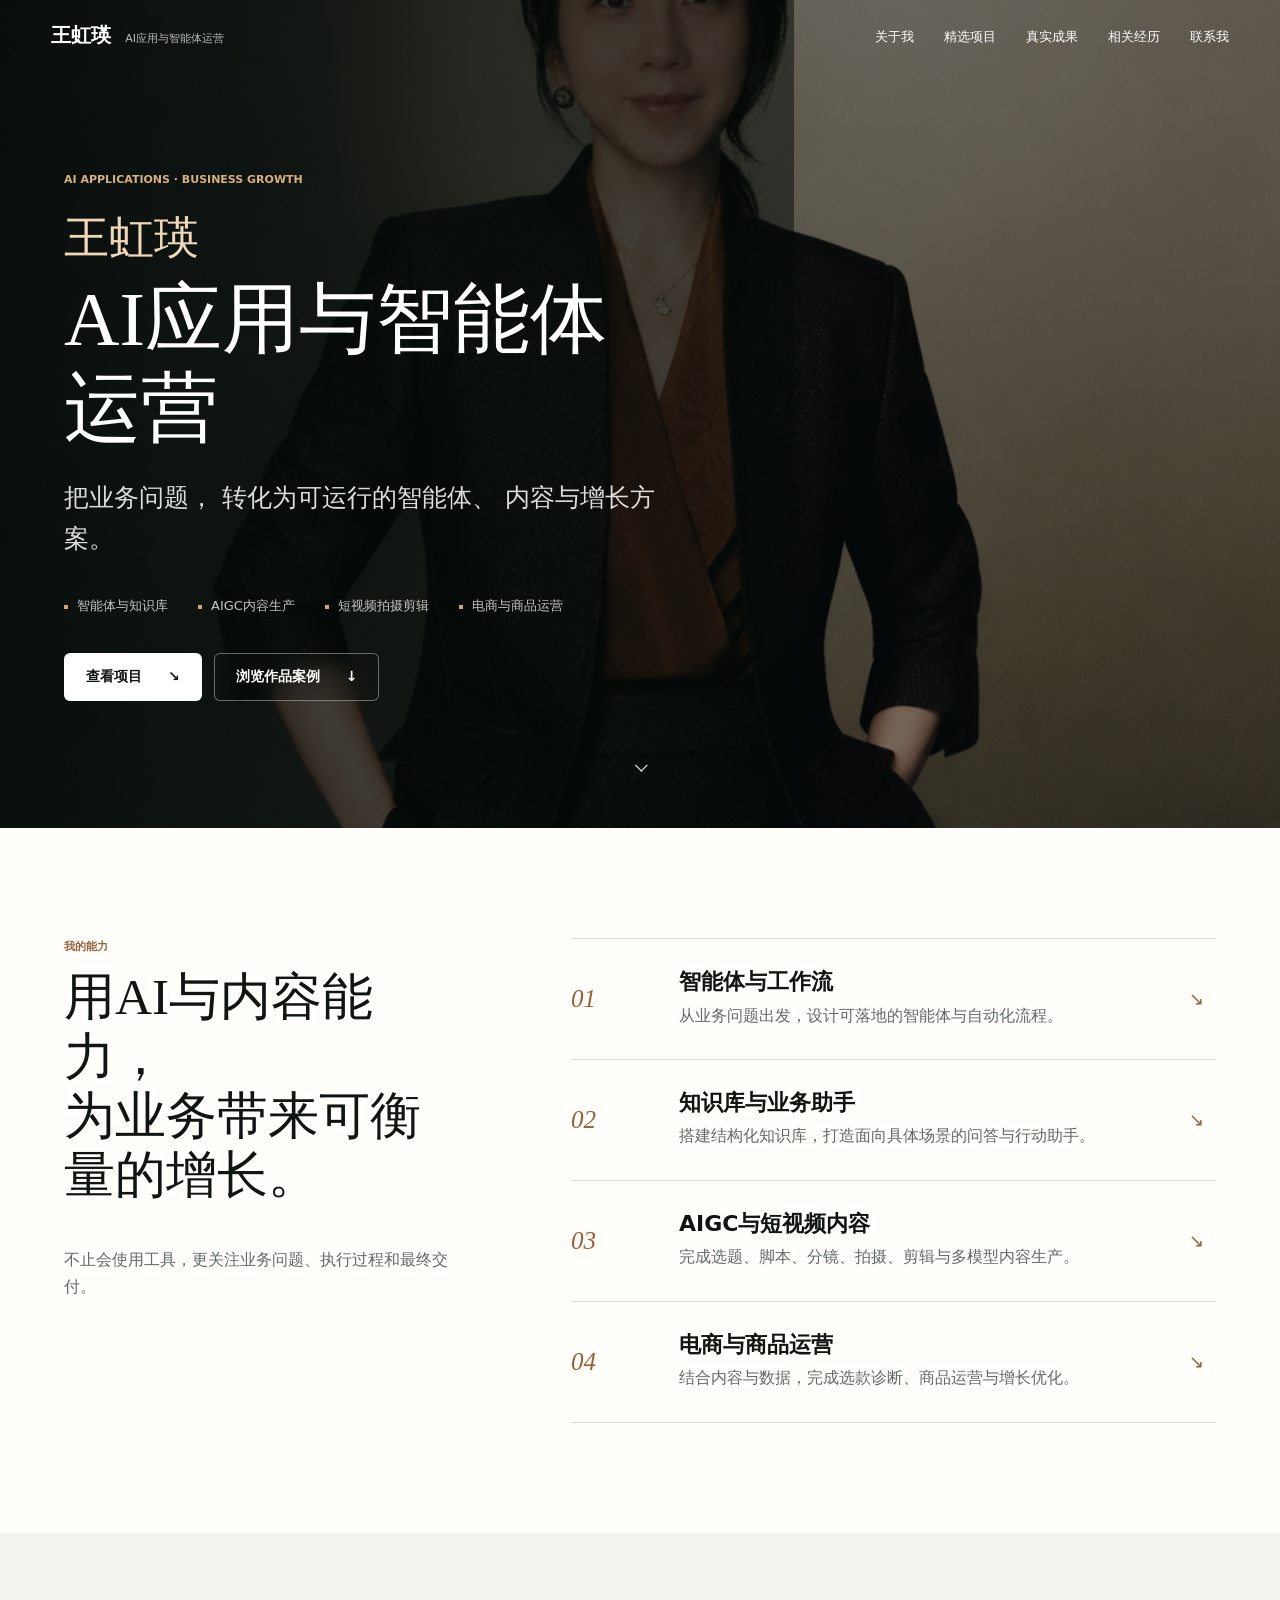
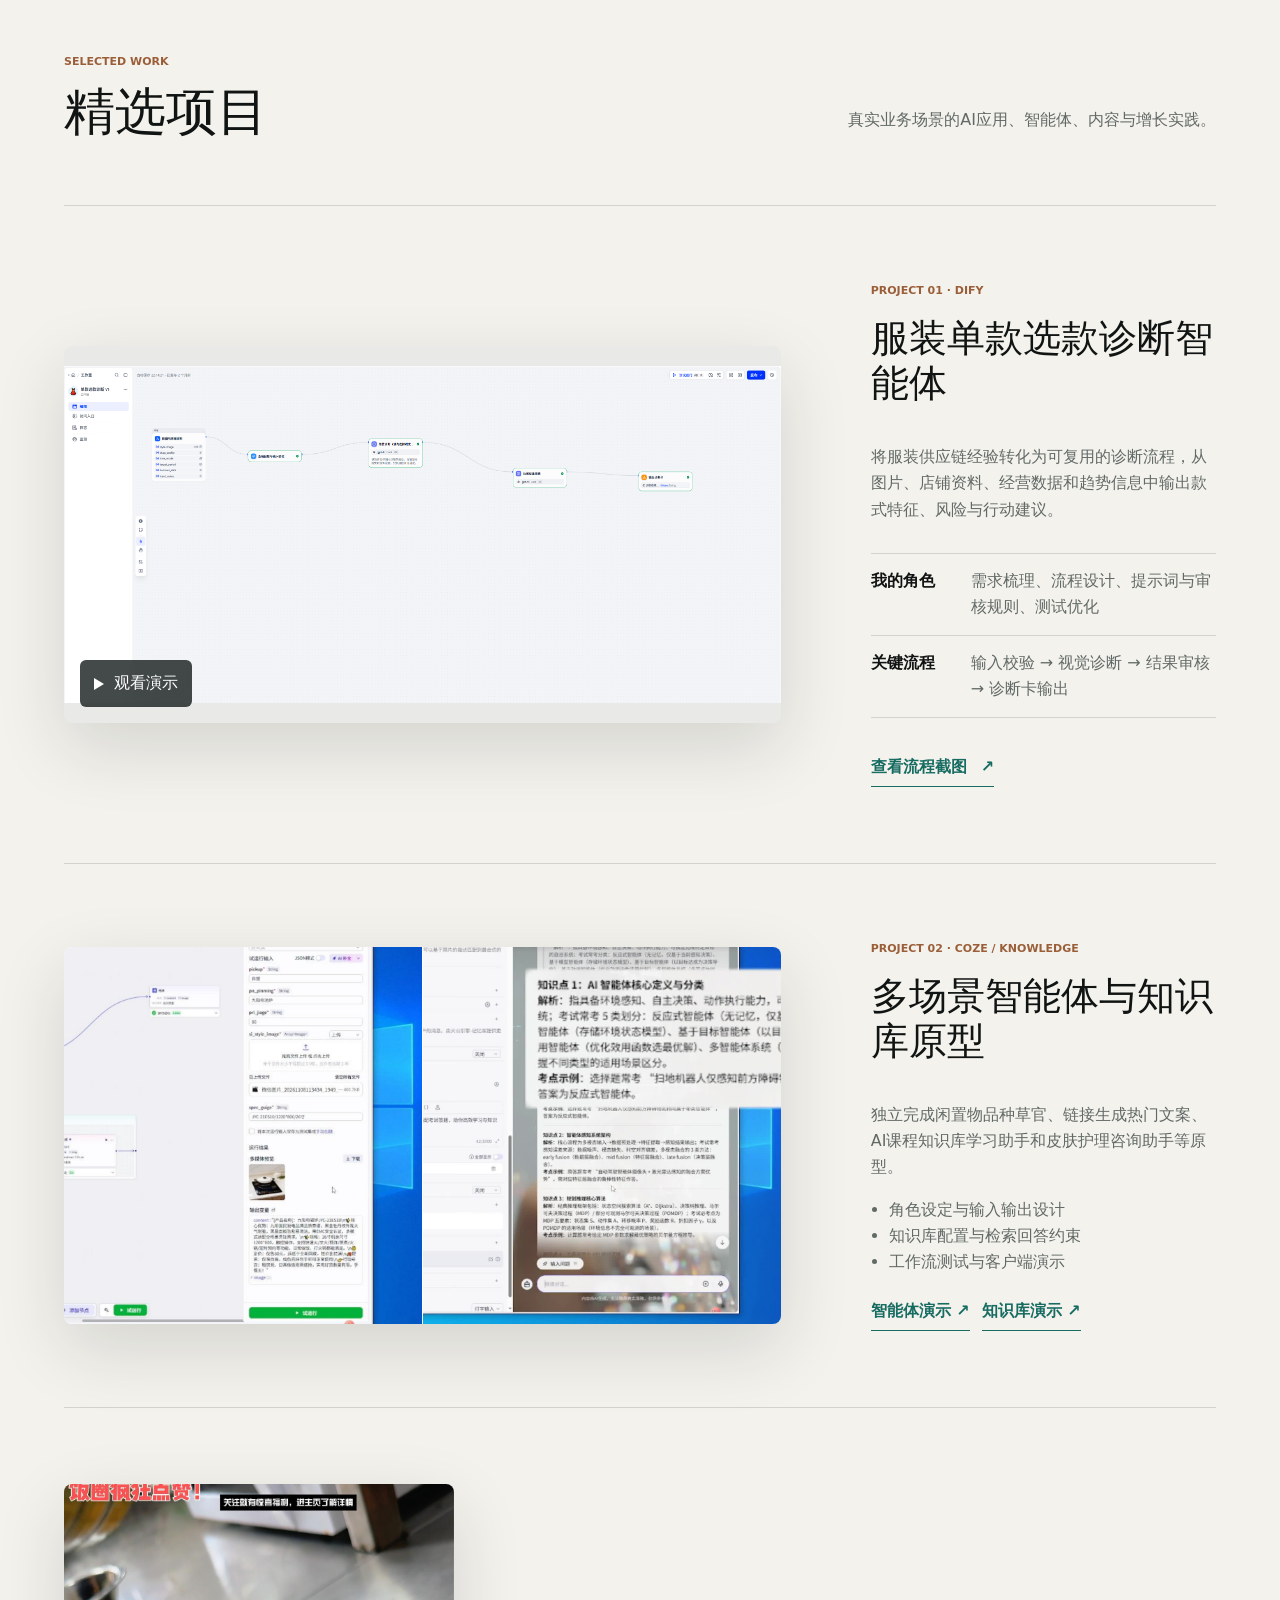
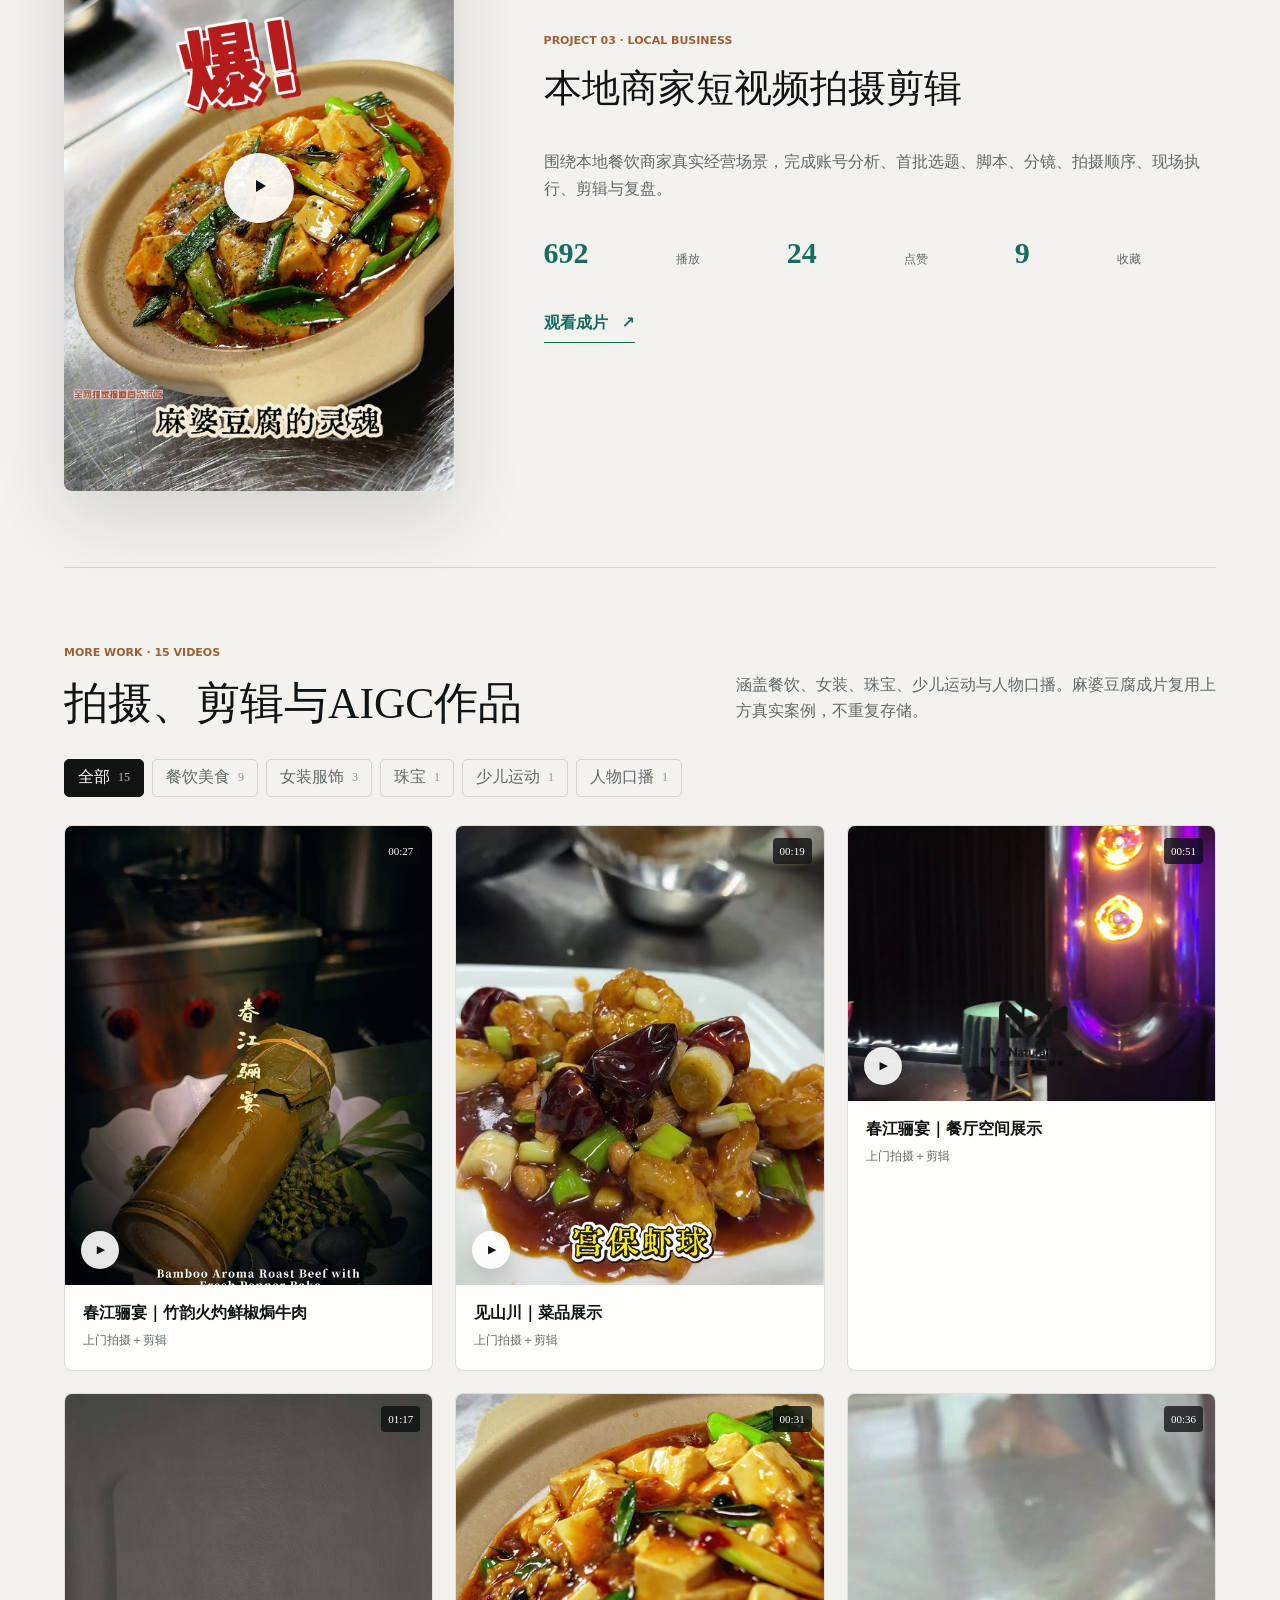
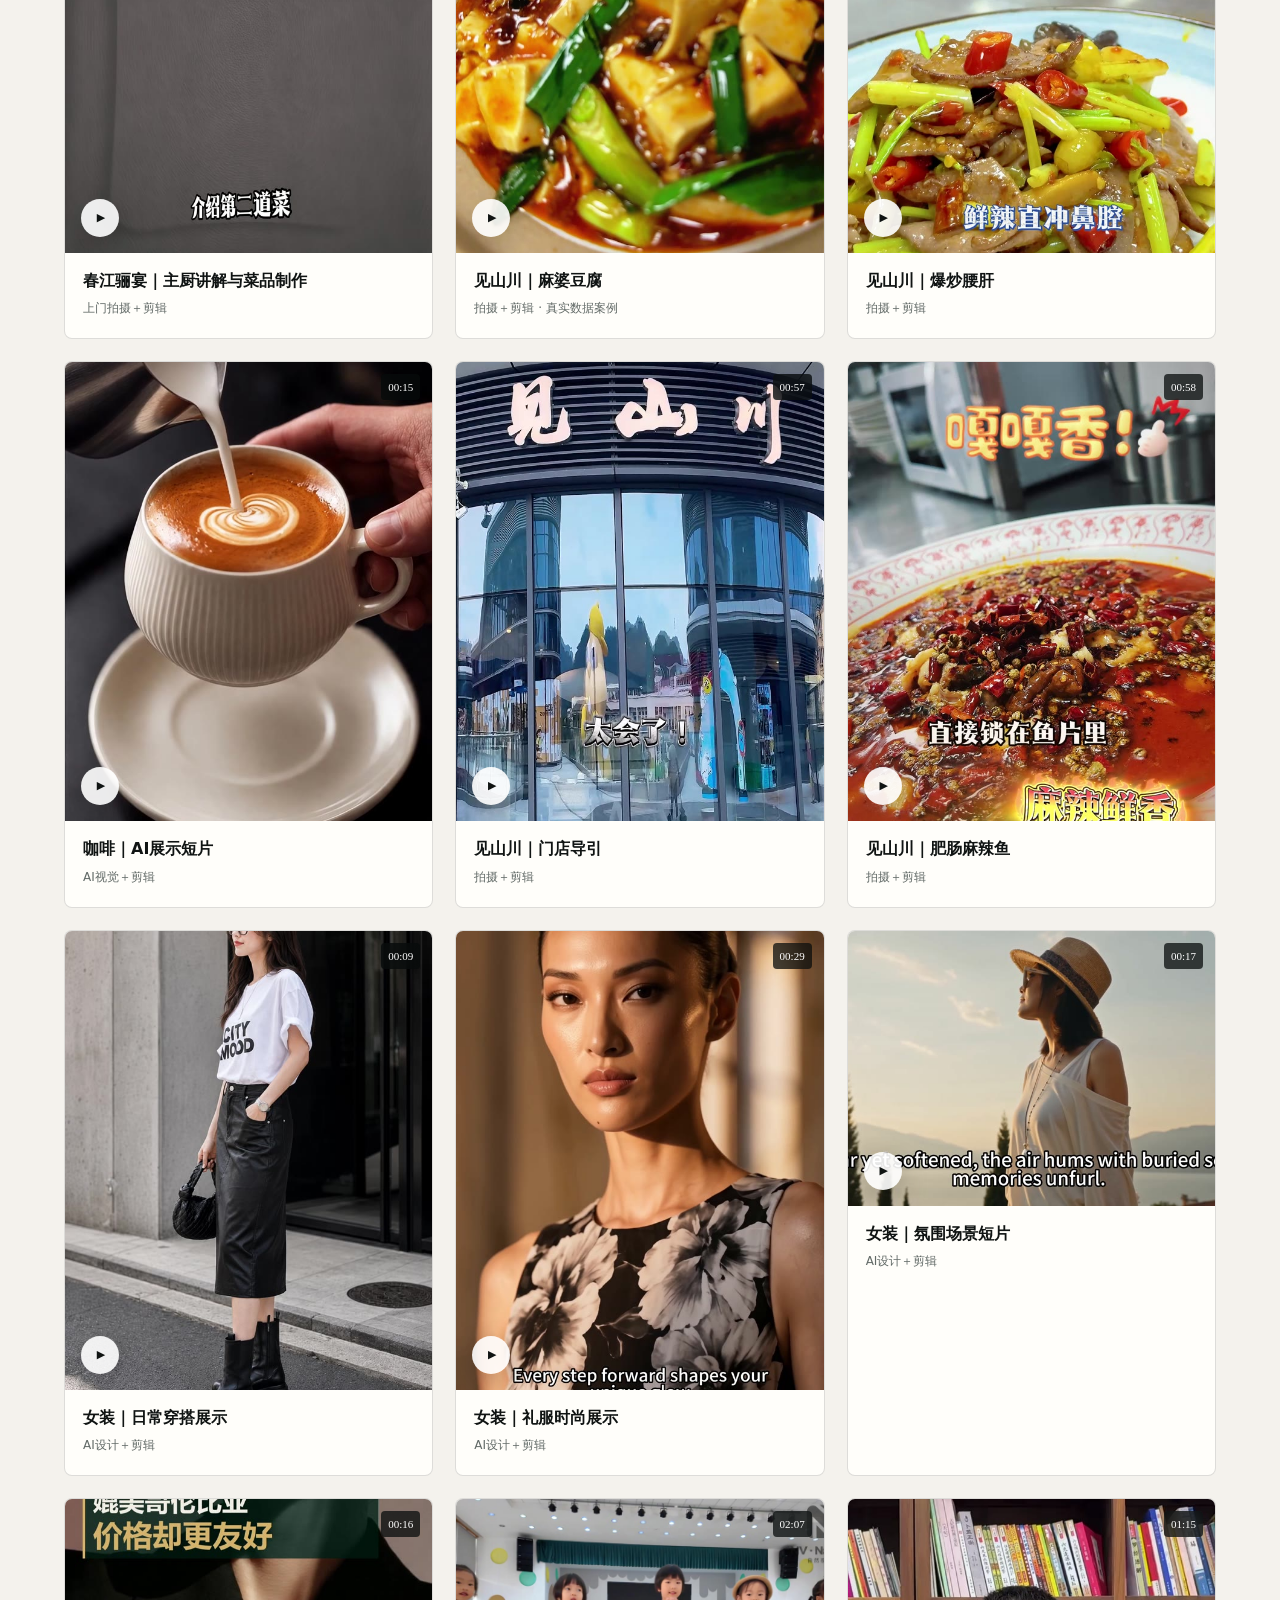
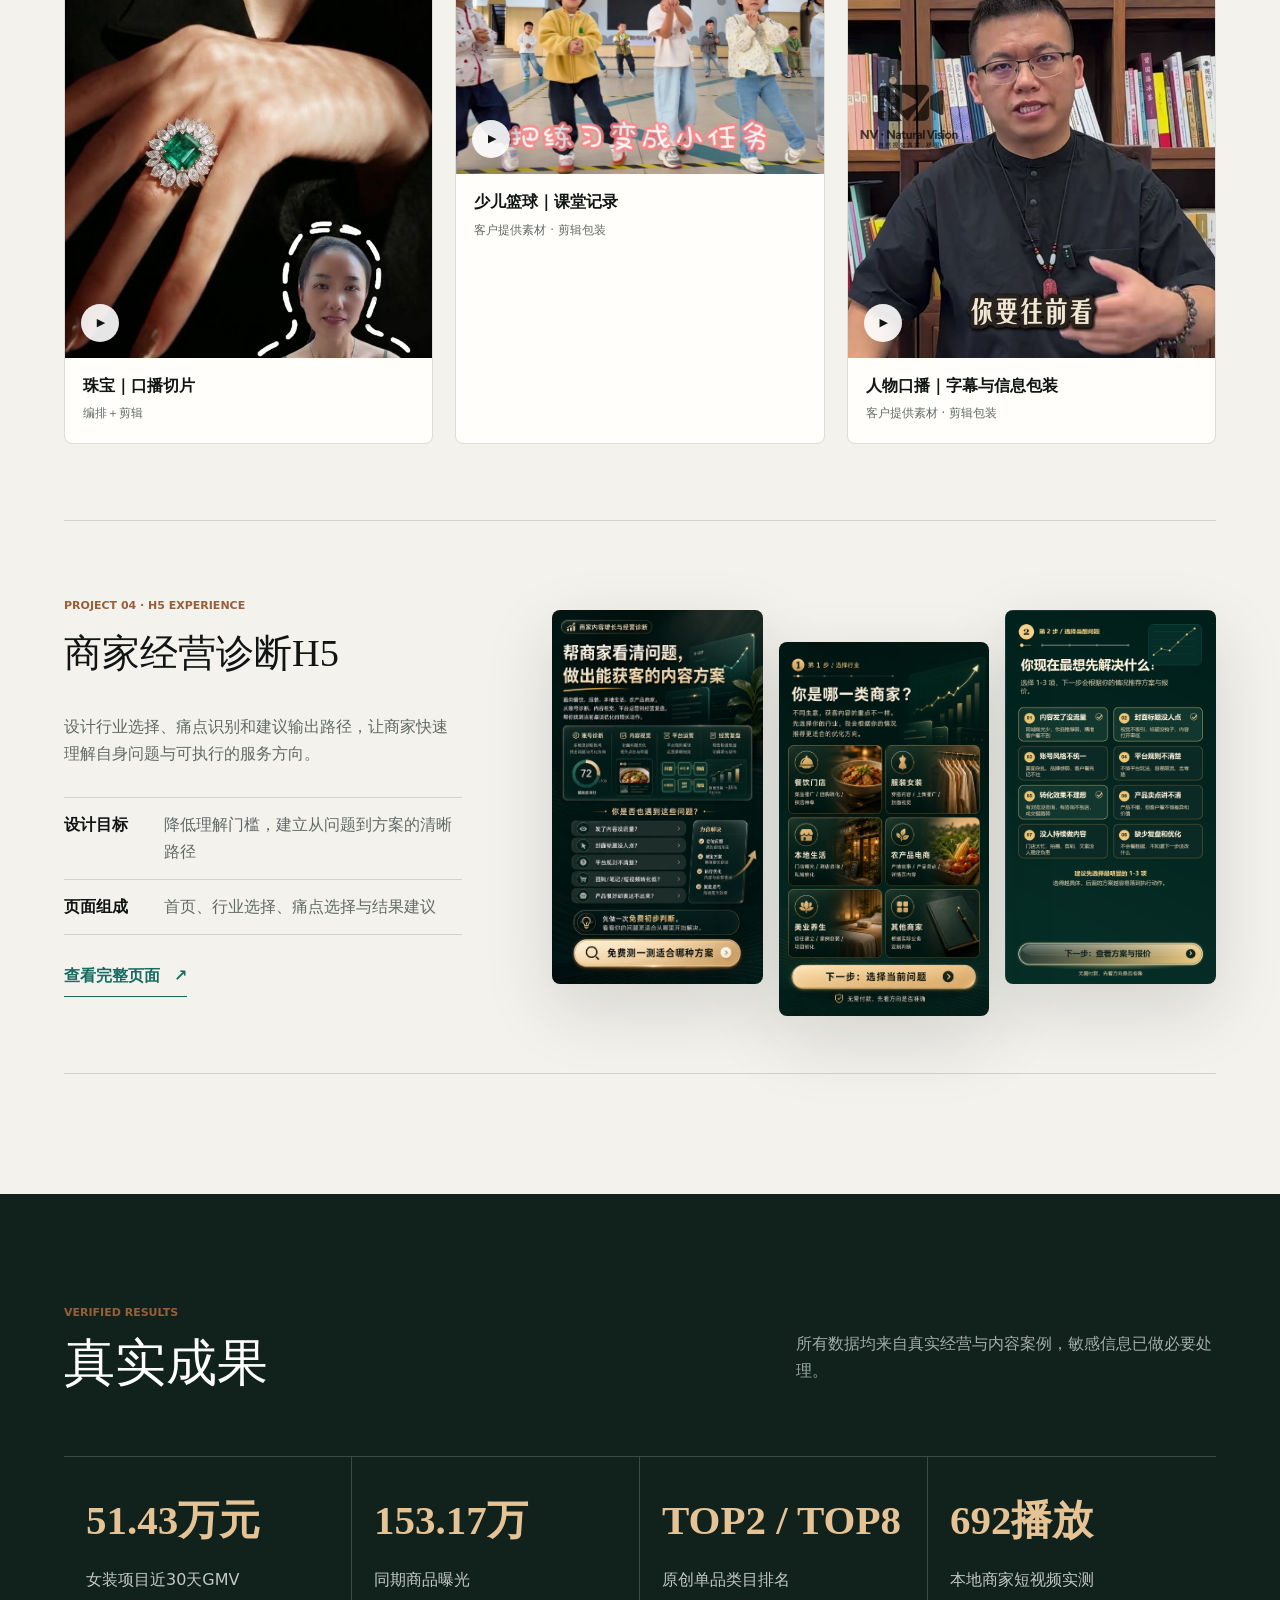
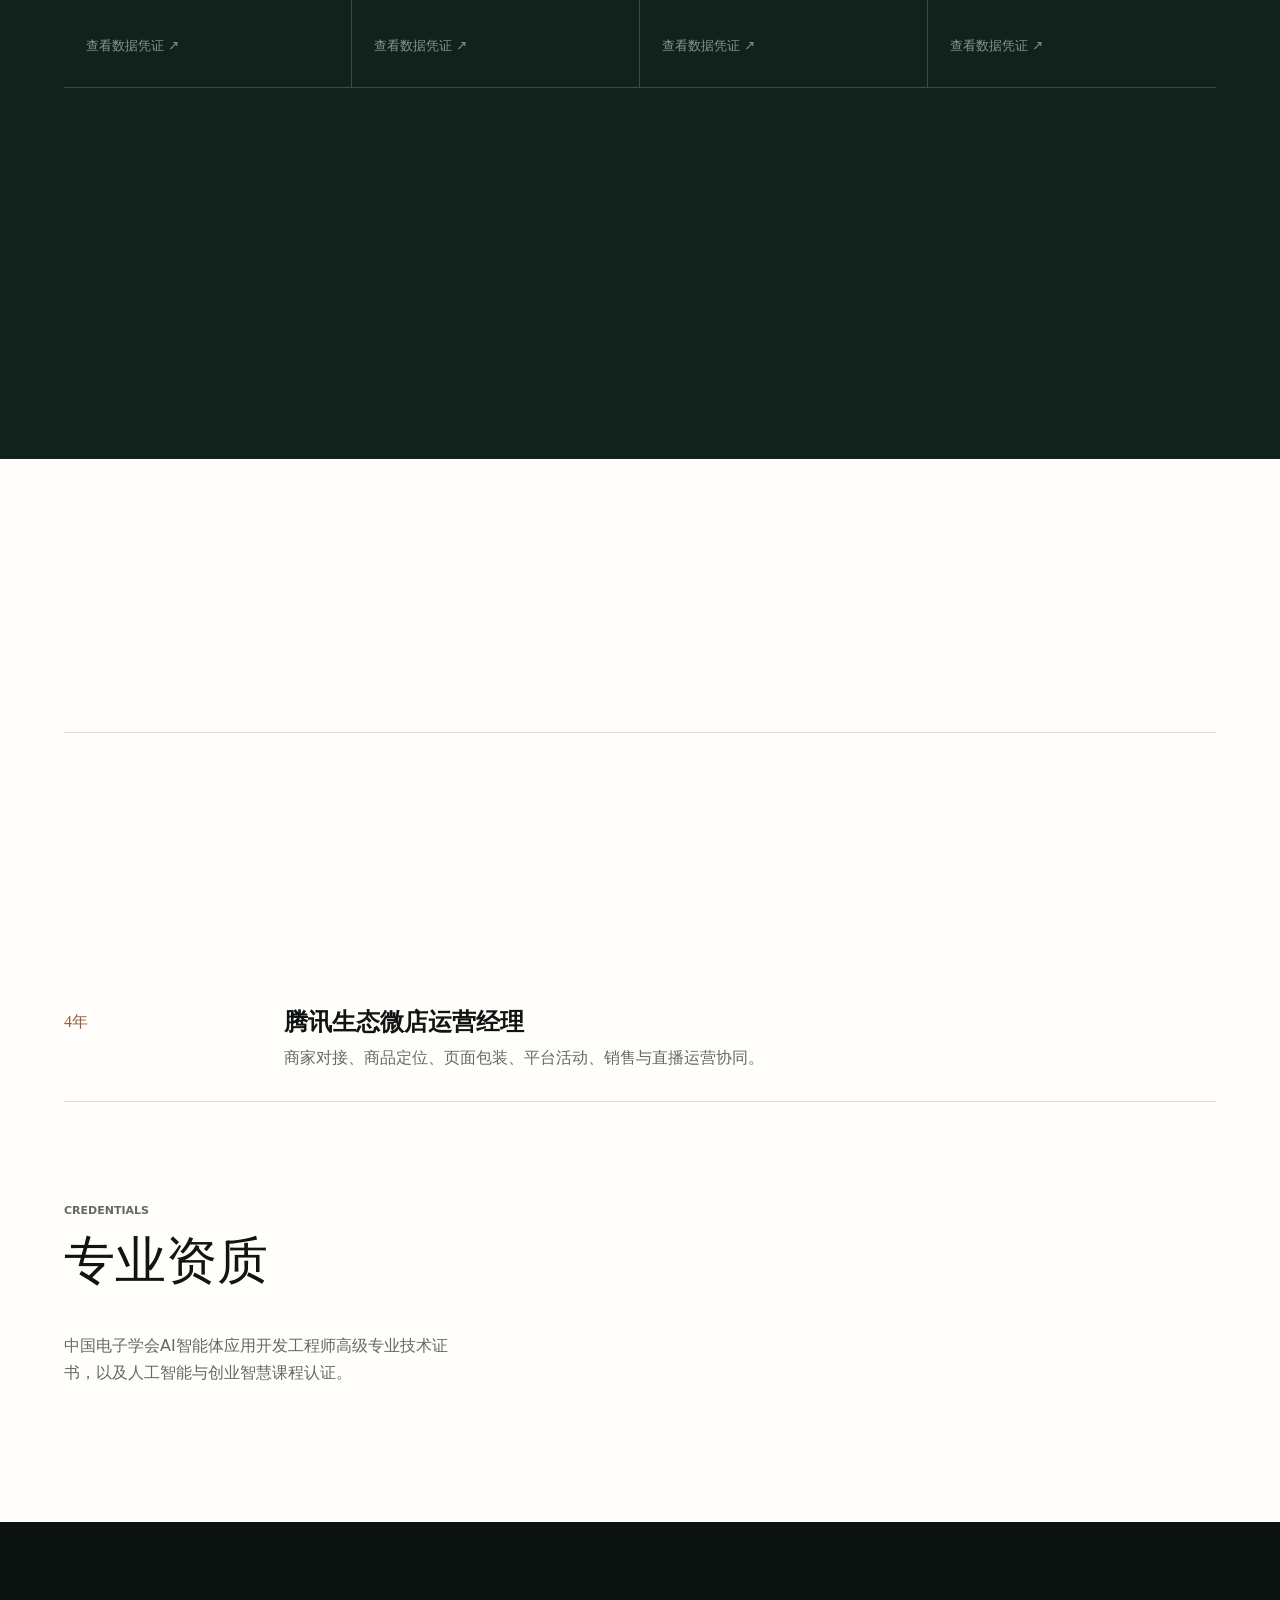
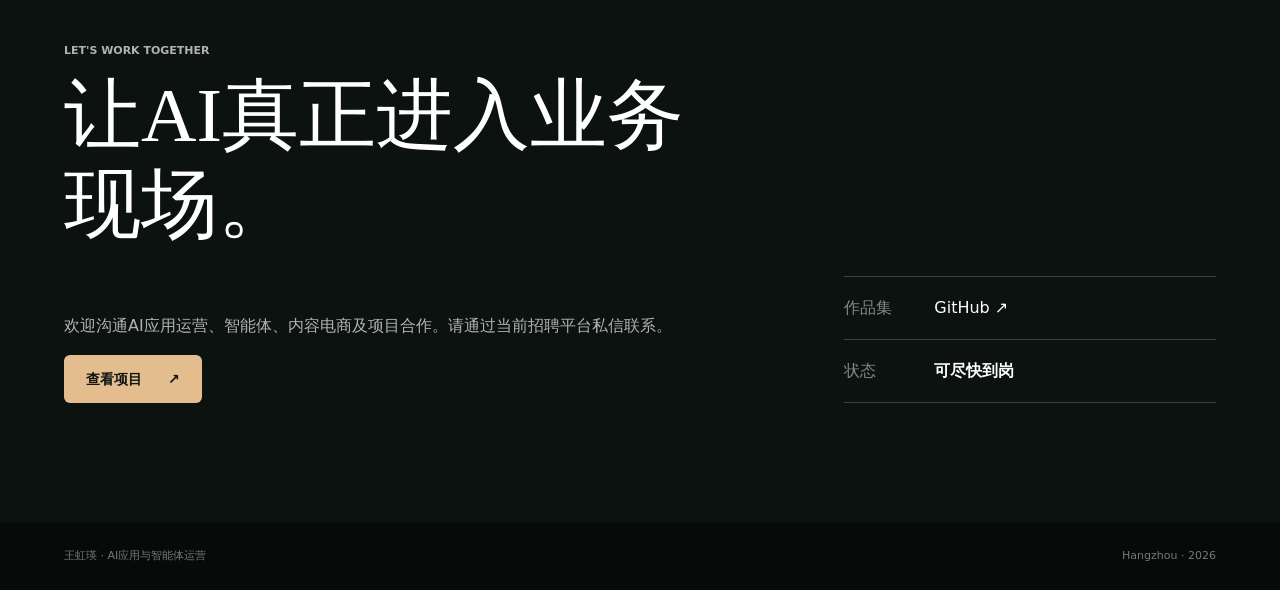
==== index.html @ 56a8e329 "Add complete portfolio website and case assets" ====
<!doctype html>
<html lang="zh-CN">
  <head>
    <meta charset="UTF-8" />
    <meta name="viewport" content="width=device-width, initial-scale=1.0" />
    <meta name="description" content="王虹瑛的AI应用、智能体、AIGC内容、电商运营与短视频作品集。" />
    <meta name="theme-color" content="#0b1210" />
    <title>王虹瑛｜AI应用与智能体运营</title>
    <link rel="stylesheet" href="styles.css?v=5" />
  </head>
  <body>
    <a class="skip-link" href="#main">跳到主要内容</a>

    <header class="site-header" id="siteHeader">
      <a class="brand" href="#top" aria-label="返回首页">
        <span>王虹瑛</span>
        <small>AI应用与智能体运营</small>
      </a>
      <button class="nav-toggle" id="navToggle" type="button" aria-expanded="false" aria-controls="siteNav">
        <span></span><span></span>
        <span class="sr-only">打开导航</span>
      </button>
      <nav class="site-nav" id="siteNav" aria-label="主导航">
        <a href="#about">关于我</a>
        <a href="#projects">精选项目</a>
        <a href="#results">真实成果</a>
        <a href="#experience">相关经历</a>
        <a href="#contact">联系我</a>
      </nav>
    </header>

    <main id="main">
      <section class="hero" id="top" aria-labelledby="heroTitle">
        <img class="hero-image" src="assets/images/portrait.jpg" alt="王虹瑛商务肖像" />
        <div class="hero-shade"></div>
        <div class="hero-content">
          <p class="eyebrow reveal">AI APPLICATIONS · BUSINESS GROWTH</p>
          <h1 id="heroTitle" class="reveal">
            <span class="hero-name">王虹瑛</span>
            <span class="hero-role-line">AI应用与智能体</span>
            <span class="hero-role-line">运营</span>
          </h1>
          <p class="hero-statement reveal">
            <span>把业务问题，</span>
            <span>转化为可运行的智能体、</span>
            <span>内容与增长方案。</span>
          </p>
          <ul class="hero-skills reveal" aria-label="核心能力">
            <li>智能体与知识库</li>
            <li>AIGC内容生产</li>
            <li>短视频拍摄剪辑</li>
            <li>电商与商品运营</li>
          </ul>
          <div class="hero-actions reveal">
            <a class="button button-primary" href="#projects">查看项目 <span aria-hidden="true">↘</span></a>
            <a class="button button-ghost" href="#portfolio-library">浏览作品案例 <span aria-hidden="true">↓</span></a>
          </div>
        </div>
        <a class="scroll-cue" href="#about" aria-label="继续浏览"><span></span></a>
      </section>

      <section class="capabilities section-light" id="about">
        <div class="section-shell capabilities-layout">
          <div class="section-intro reveal">
            <p class="section-kicker">我的能力</p>
            <h2>用AI与内容能力，<br />为业务带来可衡量的增长。</h2>
            <p>不止会使用工具，更关注业务问题、执行过程和最终交付。</p>
          </div>
          <ol class="capability-list">
            <li class="reveal">
              <a class="capability-link" href="#project-dify">
                <span>01</span>
                <div><h3>智能体与工作流</h3><p>从业务问题出发，设计可落地的智能体与自动化流程。</p></div>
                <b aria-hidden="true">↘</b>
              </a>
            </li>
            <li class="reveal">
              <a class="capability-link" href="#project-agents">
                <span>02</span>
                <div><h3>知识库与业务助手</h3><p>搭建结构化知识库，打造面向具体场景的问答与行动助手。</p></div>
                <b aria-hidden="true">↘</b>
              </a>
            </li>
            <li class="reveal">
              <a class="capability-link" href="#project-content">
                <span>03</span>
                <div><h3>AIGC与短视频内容</h3><p>完成选题、脚本、分镜、拍摄、剪辑与多模型内容生产。</p></div>
                <b aria-hidden="true">↘</b>
              </a>
            </li>
            <li class="reveal">
              <a class="capability-link" href="#results">
                <span>04</span>
                <div><h3>电商与商品运营</h3><p>结合内容与数据，完成选款诊断、商品运营与增长优化。</p></div>
                <b aria-hidden="true">↘</b>
              </a>
            </li>
          </ol>
        </div>
      </section>

      <section class="projects" id="projects">
        <div class="section-shell">
          <div class="section-heading reveal">
            <div><p class="section-kicker">SELECTED WORK</p><h2>精选项目</h2></div>
            <p>真实业务场景的AI应用、智能体、内容与增长实践。</p>
          </div>

          <article class="project project-feature reveal" id="project-dify">
            <div class="project-media media-wide">
              <img src="assets/images/dify-workflow.png" alt="服装单款选款诊断智能体Dify工作流" loading="lazy" />
              <button class="media-action" type="button" data-video="assets/videos/dify-demo.mp4" data-title="服装单款选款诊断智能体演示">
                <span class="play-mark" aria-hidden="true"></span><span>观看演示</span>
              </button>
            </div>
            <div class="project-copy">
              <p class="project-index">PROJECT 01 · DIFY</p>
              <h3>服装单款选款诊断智能体</h3>
              <p>将服装供应链经验转化为可复用的诊断流程，从图片、店铺资料、经营数据和趋势信息中输出款式特征、风险与行动建议。</p>
              <dl class="project-facts">
                <div><dt>我的角色</dt><dd>需求梳理、流程设计、提示词与审核规则、测试优化</dd></div>
                <div><dt>关键流程</dt><dd>输入校验 → 视觉诊断 → 结果审核 → 诊断卡输出</dd></div>
              </dl>
              <button class="text-button" type="button" data-gallery="dify">查看流程截图 <span aria-hidden="true">↗</span></button>
            </div>
          </article>

          <article class="project project-split reveal" id="project-agents">
            <div class="project-media media-stack">
              <img src="assets/images/coze-agent.jpg" alt="扣子编程智能体工作流与输出" loading="lazy" />
              <img src="assets/images/knowledge-base.jpg" alt="AI课程知识库学习助手回答对比" loading="lazy" />
            </div>
            <div class="project-copy">
              <p class="project-index">PROJECT 02 · COZE / KNOWLEDGE</p>
              <h3>多场景智能体与知识库原型</h3>
              <p>独立完成闲置物品种草官、链接生成热门文案、AI课程知识库学习助手和皮肤护理咨询助手等原型。</p>
              <ul class="plain-list">
                <li>角色设定与输入输出设计</li>
                <li>知识库配置与检索回答约束</li>
                <li>工作流测试与客户端演示</li>
              </ul>
              <div class="inline-actions">
                <button class="text-button" type="button" data-video="assets/videos/coze-demo.mp4" data-title="闲置物品种草官演示">智能体演示 ↗</button>
                <button class="text-button" type="button" data-video="assets/videos/knowledge-demo.mp4" data-title="AI课程知识库学习助手演示">知识库演示 ↗</button>
              </div>
            </div>
          </article>

          <article class="project project-video reveal" id="project-content">
            <div class="project-media media-portrait">
              <img src="assets/images/merchant-video-cover.jpg" alt="本地餐饮商家短视频封面" loading="lazy" />
              <button class="video-play" type="button" data-video="assets/videos/merchant-demo.mp4" data-title="本地餐饮商家短视频成片">
                <span class="play-mark" aria-hidden="true"></span><span class="sr-only">播放视频</span>
              </button>
            </div>
            <div class="project-copy">
              <p class="project-index">PROJECT 03 · LOCAL BUSINESS</p>
              <h3>本地商家短视频拍摄剪辑</h3>
              <p>围绕本地餐饮商家真实经营场景，完成账号分析、首批选题、脚本、分镜、拍摄顺序、现场执行、剪辑与复盘。</p>
              <div class="project-result"><strong>692</strong><span>播放</span><strong>24</strong><span>点赞</span><strong>9</strong><span>收藏</span></div>
              <button class="text-button" type="button" data-video="assets/videos/merchant-demo.mp4" data-title="本地餐饮商家短视频成片">观看成片 <span aria-hidden="true">↗</span></button>
            </div>
          </article>

          <section class="portfolio-library reveal" id="portfolio-library" aria-labelledby="portfolio-library-title">
            <div class="portfolio-library-heading">
              <div>
                <p class="project-index">MORE WORK · 15 VIDEOS</p>
                <h3 id="portfolio-library-title">拍摄、剪辑与AIGC作品</h3>
              </div>
              <p>涵盖餐饮、女装、珠宝、少儿运动与人物口播。麻婆豆腐成片复用上方真实案例，不重复存储。</p>
            </div>
            <div class="portfolio-filters" role="group" aria-label="筛选作品类别">
              <button class="portfolio-filter is-active" type="button" data-work-filter="all">全部 <span>15</span></button>
              <button class="portfolio-filter" type="button" data-work-filter="food">餐饮美食 <span>9</span></button>
              <button class="portfolio-filter" type="button" data-work-filter="womenswear">女装服饰 <span>3</span></button>
              <button class="portfolio-filter" type="button" data-work-filter="jewelry">珠宝 <span>1</span></button>
              <button class="portfolio-filter" type="button" data-work-filter="basketball">少儿运动 <span>1</span></button>
              <button class="portfolio-filter" type="button" data-work-filter="talking">人物口播 <span>1</span></button>
            </div>
            <div class="portfolio-grid" id="portfolioGrid" aria-live="polite"></div>
          </section>

          <article class="project project-h5 reveal">
            <div class="project-copy">
              <p class="project-index">PROJECT 04 · H5 EXPERIENCE</p>
              <h3>商家经营诊断H5</h3>
              <p>设计行业选择、痛点识别和建议输出路径，让商家快速理解自身问题与可执行的服务方向。</p>
              <dl class="project-facts compact">
                <div><dt>设计目标</dt><dd>降低理解门槛，建立从问题到方案的清晰路径</dd></div>
                <div><dt>页面组成</dt><dd>首页、行业选择、痛点选择与结果建议</dd></div>
              </dl>
              <button class="text-button" type="button" data-gallery="h5">查看完整页面 <span aria-hidden="true">↗</span></button>
            </div>
            <div class="phone-gallery" aria-label="H5页面预览">
              <img src="assets/images/h5-home.png" alt="商家经营诊断H5首页" loading="lazy" />
              <img src="assets/images/h5-industry.png" alt="商家经营诊断H5行业选择页" loading="lazy" />
              <img src="assets/images/h5-painpoints.png" alt="商家经营诊断H5痛点选择页" loading="lazy" />
            </div>
          </article>
        </div>
      </section>

      <section class="results" id="results">
        <div class="section-shell">
          <div class="section-heading inverse reveal">
            <div><p class="section-kicker">VERIFIED RESULTS</p><h2>真实成果</h2></div>
            <p>所有数据均来自真实经营与内容案例，敏感信息已做必要处理。</p>
          </div>
          <div class="metrics">
            <button class="metric reveal" type="button" data-proof="assets/images/proof-gmv.jpg" data-title="女装项目近30天经营数据">
              <strong data-count="51.43" data-suffix="万元">51.43万元</strong><span>女装项目近30天GMV</span><small>查看数据凭证 ↗</small>
            </button>
            <button class="metric reveal" type="button" data-proof="assets/images/proof-gmv.jpg" data-title="女装项目同期商品曝光">
              <strong data-count="153.17" data-suffix="万">153.17万</strong><span>同期商品曝光</span><small>查看数据凭证 ↗</small>
            </button>
            <button class="metric reveal" type="button" data-proof="assets/images/proof-top2.jpg" data-title="桑蚕丝长条丝巾类目TOP2">
              <strong>TOP2 / TOP8</strong><span>原创单品类目排名</span><small>查看数据凭证 ↗</small>
            </button>
            <button class="metric reveal" type="button" data-proof="assets/images/proof-video.png" data-title="本地商家短视频实测数据">
              <strong data-count="692" data-suffix="播放">692播放</strong><span>本地商家短视频实测</span><small>查看数据凭证 ↗</small>
            </button>
          </div>
          <div class="repeatable-proof reveal">
            <div class="repeatable-copy">
              <p class="section-kicker">REPEATABLE PERFORMANCE</p>
              <h3>多阶段稳定经营表现</h3>
              <p>四组抖音女装经营记录均达到较高成交与订单规模，用于补充证明持续运营和订单承接能力。</p>
            </div>
            <div class="repeatable-stats" aria-label="多阶段经营数据摘要">
              <div><strong>4组</strong><span>经营记录</span></div>
              <div><strong>11.28–15.58万</strong><span>单组成交金额</span></div>
              <div><strong>678–1013单</strong><span>单组订单量</span></div>
            </div>
            <button class="text-button proof-link" type="button" data-gallery="sales-stages">查看4组数据凭证 <span aria-hidden="true">↗</span></button>
          </div>
        </div>
      </section>

      <section class="experience section-light" id="experience">
        <div class="section-shell">
          <div class="section-heading reveal">
            <div><p class="section-kicker">EXPERIENCE</p><h2>相关经历</h2></div>
            <p>将长期经营经验与AI应用能力结合，理解业务，也能推进交付。</p>
          </div>
          <div class="timeline">
            <article class="reveal"><time>2026 — 至今</time><div><h3>AI应用与AIGC项目实践</h3><p>智能体、知识库、内容生产、H5原型与本地商家短视频项目。</p></div></article>
            <article class="reveal"><time>累计13年</time><div><h3>女装供应链与抖音电商</h3><p>原创设计、选款测款、达人对接、直播排品、话术培训与供应链交付。</p></div></article>
            <article class="reveal"><time>4年</time><div><h3>腾讯生态微店运营经理</h3><p>商家对接、商品定位、页面包装、平台活动、销售与直播运营协同。</p></div></article>
          </div>

          <div class="credentials reveal">
            <div class="credential-copy">
              <p class="section-kicker">CREDENTIALS</p>
              <h2>专业资质</h2>
              <p>中国电子学会AI智能体应用开发工程师高级专业技术证书，以及人工智能与创业智慧课程认证。</p>
            </div>
          </div>
        </div>
      </section>

      <section class="contact" id="contact">
        <div class="section-shell contact-layout">
          <div class="reveal">
            <p class="section-kicker">LET'S WORK TOGETHER</p>
            <h2>让AI真正进入业务现场。</h2>
            <p>欢迎沟通AI应用运营、智能体、内容电商及项目合作。请通过当前招聘平台私信联系。</p>
            <div class="contact-actions">
              <a class="button button-warm" href="#projects">查看项目 <span aria-hidden="true">↗</span></a>
            </div>
          </div>
          <div class="contact-meta reveal">
            <div><span>作品集</span><a href="https://github.com/wanghongying1008/ai-portfolio" target="_blank" rel="noreferrer">GitHub ↗</a></div>
            <div><span>状态</span><strong>可尽快到岗</strong></div>
          </div>
        </div>
      </section>
    </main>

    <footer class="site-footer"><span>王虹瑛 · AI应用与智能体运营</span><span>Hangzhou · 2026</span></footer>

    <dialog class="media-modal" id="mediaModal" aria-labelledby="modalTitle">
      <div class="modal-bar"><h2 id="modalTitle">项目预览</h2><button class="modal-close" type="button" aria-label="关闭">×</button></div>
      <div class="modal-body" id="modalBody"></div>
    </dialog>

    <script src="script.js?v=5"></script>
  </body>
</html>
---- styles.css ----
:root {
  --ink: #101413;
  --muted: #626a67;
  --paper: #f4f2ed;
  --white: #fffefa;
  --dark: #0b1210;
  --dark-2: #11221d;
  --teal: #176c62;
  --teal-bright: #2d998b;
  --rust: #9a5f39;
  --warm: #d3a66c;
  --line: rgba(16, 20, 19, 0.14);
  --max: 1220px;
  --radius: 8px;
  --shadow: 0 24px 70px rgba(13, 25, 21, 0.14);
}

* { box-sizing: border-box; }
html { scroll-behavior: smooth; }
body {
  margin: 0;
  color: var(--ink);
  background: var(--paper);
  font-family: "Microsoft YaHei", "PingFang SC", "Noto Sans CJK SC", system-ui, sans-serif;
  line-height: 1.65;
  letter-spacing: 0;
  overflow-x: hidden;
}
body.modal-open { overflow: hidden; }
button, a { font: inherit; }
button { color: inherit; }
a { color: inherit; text-decoration: none; }
img, video { display: block; max-width: 100%; }
h1, h2, h3, p { margin-top: 0; }
h1, h2, h3 { letter-spacing: 0; line-height: 1.16; }
button { border: 0; }

.sr-only {
  position: absolute;
  width: 1px;
  height: 1px;
  padding: 0;
  margin: -1px;
  overflow: hidden;
  clip: rect(0, 0, 0, 0);
  white-space: nowrap;
  border: 0;
}
.skip-link { position: fixed; top: -60px; left: 12px; z-index: 200; padding: 10px 14px; background: #fff; color: #000; }
.skip-link:focus { top: 12px; }

.site-header {
  position: fixed;
  inset: 0 0 auto 0;
  z-index: 100;
  display: flex;
  align-items: center;
  justify-content: space-between;
  min-height: 72px;
  padding: 0 4vw;
  color: #fff;
  transition: background-color 260ms ease, color 260ms ease, border-color 260ms ease;
  border-bottom: 1px solid transparent;
}
.site-header.is-scrolled {
  color: var(--ink);
  background: rgba(255, 254, 250, 0.88);
  border-color: var(--line);
  backdrop-filter: blur(18px);
}
.brand { display: flex; align-items: baseline; gap: 14px; font-weight: 700; }
.brand span { font-family: Georgia, "Songti SC", serif; font-size: 20px; }
.brand small { font-size: 11px; font-weight: 500; opacity: 0.72; }
.site-nav { display: flex; align-items: center; gap: 30px; font-size: 13px; }
.site-nav a { position: relative; padding: 24px 0 22px; }
.site-nav a::after { content: ""; position: absolute; left: 0; bottom: 17px; width: 0; height: 1px; background: currentColor; transition: width 180ms ease; }
.site-nav a:hover::after, .site-nav a:focus-visible::after { width: 100%; }
.nav-toggle { display: none; background: transparent; width: 42px; height: 42px; padding: 11px; }
.nav-toggle span:not(.sr-only) { display: block; width: 20px; height: 1px; background: currentColor; margin: 6px auto; }

.hero { position: relative; min-height: min(860px, 92vh); overflow: hidden; color: #fff; background: var(--dark); }
.hero-image { position: absolute; inset: 0; width: 100%; height: 100%; object-fit: cover; object-position: 65% 31%; transform: scale(1.015); }
.hero-shade { position: absolute; inset: 0; background: rgba(5, 11, 9, 0.5); }
.hero-shade::after { content: ""; position: absolute; inset: 0 auto 0 0; width: 62%; background: rgba(5, 11, 9, 0.5); }
.hero-content { position: relative; z-index: 2; width: min(760px, 88vw); padding: clamp(150px, 19vh, 220px) 0 120px max(5vw, calc((100vw - var(--max)) / 2)); }
.eyebrow, .section-kicker { font-size: 11px; font-weight: 700; color: var(--rust); text-transform: uppercase; }
.hero .eyebrow { color: #d7b082; margin-bottom: 24px; white-space: nowrap; }
.hero h1 { max-width: 760px; margin-bottom: 24px; font-family: Georgia, "Songti SC", serif; font-size: clamp(46px, 6vw, 82px); font-weight: 500; word-break: keep-all; overflow-wrap: normal; }
.hero h1 .hero-name { display: block; margin-bottom: 10px; color: #f0d7b8; font-size: 0.58em; white-space: nowrap; }
.hero h1 .hero-role-line { display: block; color: inherit; font-size: 1em; white-space: nowrap; }
.hero-statement { max-width: 640px; font-size: clamp(18px, 2vw, 25px); color: rgba(255,255,255,0.86); }
.hero-statement span { display: inline; }
.hero-skills { display: flex; flex-wrap: wrap; gap: 12px 30px; list-style: none; margin: 36px 0; padding: 0; font-size: 13px; color: rgba(255,255,255,0.76); }
.hero-skills li { position: relative; padding-left: 13px; white-space: nowrap; }
.hero-skills li::before { content: ""; position: absolute; left: 0; top: 0.72em; width: 4px; height: 4px; background: var(--warm); }
.hero-actions, .contact-actions, .inline-actions { display: flex; flex-wrap: wrap; gap: 12px; }
.button { display: inline-flex; min-height: 48px; align-items: center; justify-content: center; gap: 26px; padding: 0 21px; border: 1px solid transparent; border-radius: 6px; font-size: 14px; font-weight: 700; white-space: nowrap; cursor: pointer; transition: transform 180ms ease, background-color 180ms ease, color 180ms ease; }
.button:hover { transform: translateY(-2px); }
.button-primary { background: #fff; color: var(--ink); }
.button-ghost { border-color: rgba(255,255,255,0.38); background: rgba(15,20,18,0.28); color: #fff; backdrop-filter: blur(12px); }
.scroll-cue { position: absolute; z-index: 2; bottom: 26px; left: 50%; width: 34px; height: 48px; transform: translateX(-50%); }
.scroll-cue span { position: absolute; left: 50%; top: 10px; width: 9px; height: 9px; border-right: 1px solid #fff; border-bottom: 1px solid #fff; transform: rotate(45deg) translateX(-50%); animation: nudge 1.8s infinite; }

.section-shell { width: min(var(--max), 90vw); margin: 0 auto; }
.section-light { background: var(--white); }
.capabilities { padding: 110px 0; }
.capabilities-layout { display: grid; grid-template-columns: 0.82fr 1.35fr; gap: clamp(60px, 9vw, 120px); align-items: start; }
.section-intro { position: sticky; top: 120px; }
.section-intro h2, .section-heading h2, .credential-copy h2 { font-family: Georgia, "Songti SC", serif; font-size: clamp(34px, 4vw, 54px); font-weight: 500; }
.section-intro p:last-child, .section-heading > p, .credential-copy > p { color: var(--muted); }
.capability-list { margin: 0; padding: 0; list-style: none; border-top: 1px solid var(--line); }
.capability-list li { border-bottom: 1px solid var(--line); }
.capability-link { display: grid; grid-template-columns: 86px 1fr auto; gap: 22px; align-items: center; padding: 30px 12px 30px 0; transition: background-color 180ms ease, padding-left 180ms ease; }
.capability-link:hover, .capability-link:focus-visible { padding-left: 12px; background: rgba(154, 95, 57, 0.06); outline: none; }
.capability-link > span { font-family: Georgia, serif; font-size: 25px; color: var(--rust); font-style: italic; }
.capability-link > b { color: var(--rust); font-size: 18px; font-weight: 500; transition: transform 180ms ease; }
.capability-link:hover > b, .capability-link:focus-visible > b { transform: translate(3px, 3px); }
.capability-list h3 { margin-bottom: 8px; font-size: 22px; }
.capability-list p { margin-bottom: 0; color: var(--muted); }

.projects { padding: 120px 0; background: var(--paper); }
.section-heading { display: flex; align-items: end; justify-content: space-between; gap: 40px; margin-bottom: 64px; }
.section-heading h2 { margin-bottom: 0; }
.section-heading > p { max-width: 420px; margin-bottom: 8px; }
.project { display: grid; gap: clamp(40px, 7vw, 92px); align-items: center; padding: 76px 0; border-top: 1px solid var(--line); }
.project, .results { scroll-margin-top: 72px; }
.project:last-child { border-bottom: 1px solid var(--line); }
.project-feature, .project-split { grid-template-columns: minmax(0, 1.35fr) minmax(320px, 0.65fr); }
.project-video { grid-template-columns: minmax(280px, 0.58fr) minmax(360px, 1fr); }
.project-h5 { grid-template-columns: minmax(340px, 0.75fr) minmax(0, 1.25fr); }
.project-media { position: relative; min-width: 0; overflow: hidden; border-radius: var(--radius); box-shadow: var(--shadow); background: #e9eae8; }
.project-media img { width: 100%; height: 100%; object-fit: cover; }
.media-wide { aspect-ratio: 16 / 8.4; }
.media-wide img { object-fit: contain; }
.media-stack { display: grid; grid-template-columns: 1fr 1fr; gap: 1px; aspect-ratio: 16 / 8.4; background: #fff; }
.media-stack img { object-fit: cover; }
.media-portrait { width: min(390px, 100%); aspect-ratio: 9 / 14; justify-self: center; }
.project-index { margin-bottom: 16px; color: var(--rust); font-size: 11px; font-weight: 800; }
.project-copy h3 { font-family: Georgia, "Songti SC", serif; font-size: clamp(28px, 3vw, 42px); font-weight: 500; }
.project-copy > p:not(.project-index) { color: var(--muted); }
.project-facts { margin: 30px 0; border-top: 1px solid var(--line); }
.project-facts div { display: grid; grid-template-columns: 82px 1fr; gap: 18px; padding: 14px 0; border-bottom: 1px solid var(--line); }
.project-facts dt { font-weight: 700; }
.project-facts dd { margin: 0; color: var(--muted); }
.project-facts.compact { margin-bottom: 22px; }
.text-button { display: inline-flex; align-items: center; gap: 14px; padding: 6px 0; background: transparent; color: var(--teal); font-weight: 800; cursor: pointer; border-bottom: 1px solid currentColor; }
.plain-list { padding-left: 18px; color: var(--muted); }
.media-action { position: absolute; left: 16px; bottom: 16px; display: inline-flex; align-items: center; gap: 10px; padding: 10px 14px; border-radius: 6px; background: rgba(10, 18, 16, 0.76); color: #fff; backdrop-filter: blur(14px); cursor: pointer; }
.play-mark { display: inline-block; width: 0; height: 0; border-top: 6px solid transparent; border-bottom: 6px solid transparent; border-left: 10px solid currentColor; }
.video-play { position: absolute; inset: 50% auto auto 50%; width: 70px; height: 70px; transform: translate(-50%, -50%); border-radius: 50%; background: rgba(255,255,255,0.9); color: var(--ink); cursor: pointer; box-shadow: 0 12px 40px rgba(0,0,0,0.24); }
.video-play .play-mark { margin-left: 4px; }
.project-result { display: grid; grid-template-columns: auto auto auto auto auto auto; align-items: baseline; gap: 5px 12px; margin: 26px 0; }
.project-result strong { font-family: Georgia, serif; font-size: 30px; color: var(--teal); }
.project-result span { font-size: 12px; color: var(--muted); }
.phone-gallery { display: grid; grid-template-columns: repeat(3, 1fr); gap: 16px; align-items: center; }
.phone-gallery img { width: 100%; border-radius: 8px; box-shadow: var(--shadow); }
.phone-gallery img:nth-child(2) { transform: translateY(32px); }

.portfolio-library { padding: 76px 0; border-top: 1px solid var(--line); }
.portfolio-library-heading { display: flex; align-items: end; justify-content: space-between; gap: 40px; margin-bottom: 30px; }
.portfolio-library-heading h3 { margin-bottom: 0; font-family: Georgia, "Songti SC", serif; font-size: clamp(30px, 3.4vw, 46px); font-weight: 500; }
.portfolio-library-heading > p { max-width: 480px; margin-bottom: 4px; color: var(--muted); }
.portfolio-filters { display: flex; flex-wrap: wrap; gap: 8px; margin-bottom: 28px; }
.portfolio-filter { display: inline-flex; align-items: center; gap: 8px; min-height: 38px; padding: 0 13px; border: 1px solid var(--line); border-radius: 5px; background: transparent; color: var(--muted); cursor: pointer; transition: background-color 180ms ease, color 180ms ease, border-color 180ms ease; }
.portfolio-filter span { font-family: Georgia, serif; font-size: 12px; opacity: 0.7; }
.portfolio-filter:hover, .portfolio-filter:focus-visible, .portfolio-filter.is-active { border-color: var(--ink); background: var(--ink); color: #fff; outline: none; }
.portfolio-grid { display: grid; grid-template-columns: repeat(3, minmax(0, 1fr)); gap: 22px; }
.portfolio-card { min-width: 0; overflow: hidden; border: 1px solid var(--line); border-radius: var(--radius); background: var(--white); }
.portfolio-card-media { position: relative; display: block; width: 100%; aspect-ratio: 4 / 5; padding: 0; overflow: hidden; background: #1b211f; cursor: pointer; }
.portfolio-card.landscape .portfolio-card-media { aspect-ratio: 4 / 3; }
.portfolio-card-media img { width: 100%; height: 100%; object-fit: cover; transition: transform 500ms cubic-bezier(.2,.75,.25,1), opacity 180ms ease; }
.portfolio-card-media:hover img, .portfolio-card-media:focus-visible img { transform: scale(1.035); opacity: 0.82; }
.portfolio-card-media:focus-visible { outline: 2px solid var(--teal); outline-offset: -2px; }
.portfolio-card-play { position: absolute; left: 16px; bottom: 16px; display: grid; place-items: center; width: 38px; height: 38px; padding-left: 2px; border-radius: 50%; background: rgba(255,255,255,0.9); color: var(--ink); font-size: 11px; box-shadow: 0 10px 28px rgba(0,0,0,0.22); }
.portfolio-card-duration { position: absolute; right: 12px; top: 12px; padding: 4px 7px; border-radius: 4px; background: rgba(8,12,11,0.74); color: #fff; font-family: Georgia, serif; font-size: 11px; backdrop-filter: blur(10px); }
.portfolio-card-copy { padding: 17px 18px 19px; }
.portfolio-card-copy h4 { margin: 0 0 7px; font-size: 16px; line-height: 1.4; }
.portfolio-card-copy p { margin: 0; color: var(--muted); font-size: 12px; }

.results { padding: 110px 0; background: var(--dark-2); color: #fff; }
.section-heading.inverse > p { color: rgba(255,255,255,0.62); }
.metrics { display: grid; grid-template-columns: repeat(4, 1fr); border-top: 1px solid rgba(255,255,255,0.18); border-bottom: 1px solid rgba(255,255,255,0.18); }
.metric { min-height: 220px; padding: 30px 22px; text-align: left; background: transparent; color: #fff; border-right: 1px solid rgba(255,255,255,0.18); cursor: pointer; transition: background-color 180ms ease; }
.metric:last-child { border-right: 0; }
.metric:hover { background: rgba(255,255,255,0.06); }
.metric strong { display: block; margin-bottom: 12px; font-family: Georgia, "Songti SC", serif; font-size: clamp(29px, 3.2vw, 46px); color: #e6c394; }
.metric span { display: block; color: rgba(255,255,255,0.75); }
.metric small { display: block; margin-top: 42px; color: rgba(255,255,255,0.5); }
.repeatable-proof { display: grid; grid-template-columns: minmax(260px, 0.85fr) minmax(0, 1.15fr); gap: 34px 70px; align-items: end; padding: 54px 22px 0; border-top: 1px solid rgba(255,255,255,0.18); }
.repeatable-copy h3 { margin-bottom: 12px; font-family: Georgia, "Songti SC", serif; font-size: clamp(26px, 2.6vw, 38px); font-weight: 500; }
.repeatable-copy > p:last-child { max-width: 520px; margin-bottom: 0; color: rgba(255,255,255,0.62); }
.repeatable-stats { display: grid; grid-template-columns: 0.6fr 1.2fr 1fr; gap: 26px; }
.repeatable-stats div { min-width: 0; padding-left: 18px; border-left: 1px solid rgba(255,255,255,0.2); }
.repeatable-stats strong { display: block; color: #e6c394; font-family: Georgia, "Songti SC", serif; font-size: clamp(24px, 2.4vw, 36px); line-height: 1.2; white-space: nowrap; }
.repeatable-stats span { display: block; margin-top: 8px; color: rgba(255,255,255,0.56); font-size: 12px; }
.proof-link { grid-column: 2; justify-self: start; color: #e6c394; }

.experience { padding: 120px 0; }
.timeline { border-top: 1px solid var(--line); }
.timeline article { display: grid; grid-template-columns: 180px 1fr; gap: 40px; padding: 30px 0; border-bottom: 1px solid var(--line); }
.timeline time { color: var(--rust); font-family: Georgia, serif; }
.timeline h3 { margin-bottom: 8px; font-size: 24px; }
.timeline p { margin-bottom: 0; color: var(--muted); }
.credentials { display: grid; grid-template-columns: 0.72fr 1.28fr; gap: 70px; align-items: center; padding-top: 100px; }
.credential-preview { overflow: hidden; border-radius: var(--radius); box-shadow: var(--shadow); }
.credential-preview img { width: 100%; }

.contact { padding: 120px 0; background: var(--dark); color: #fff; }
.contact-layout { display: grid; grid-template-columns: 1.3fr 0.7fr; gap: 90px; align-items: end; }
.contact h2 { max-width: 750px; font-family: Georgia, "Songti SC", serif; font-size: clamp(44px, 6vw, 78px); font-weight: 500; }
.contact p { color: rgba(255,255,255,0.68); }
.button-warm { background: #e3bd8d; color: var(--ink); }
.button-outline { border-color: rgba(255,255,255,0.35); background: transparent; color: #fff; }
.contact-meta { border-top: 1px solid rgba(255,255,255,0.2); }
.contact-meta div { display: grid; grid-template-columns: 90px 1fr; padding: 18px 0; border-bottom: 1px solid rgba(255,255,255,0.2); }
.contact-meta span { color: rgba(255,255,255,0.5); }
.site-footer { display: flex; justify-content: space-between; padding: 24px 5vw; background: #060a09; color: rgba(255,255,255,0.45); font-size: 11px; }

.media-modal { width: min(1120px, 94vw); max-height: 90vh; padding: 0; border: 0; border-radius: 8px; background: #0d1211; color: #fff; box-shadow: 0 30px 110px rgba(0,0,0,0.45); }
.media-modal::backdrop { background: rgba(5,8,7,0.76); backdrop-filter: blur(8px); }
.modal-bar { display: flex; justify-content: space-between; align-items: center; min-height: 64px; padding: 0 18px 0 24px; border-bottom: 1px solid rgba(255,255,255,0.12); }
.modal-bar h2 { margin: 0; font-size: 16px; }
.modal-close { width: 42px; height: 42px; background: transparent; color: #fff; font-size: 30px; cursor: pointer; }
.modal-body { max-height: calc(90vh - 64px); overflow: auto; }
.modal-body video { width: 100%; max-height: calc(90vh - 64px); background: #000; }
.modal-image { width: 100%; height: auto; }
.gallery-grid { display: grid; gap: 2px; background: rgba(255,255,255,0.12); }
.gallery-grid img { width: 100%; background: #fff; }
.gallery-grid.h5 { grid-template-columns: repeat(3, 1fr); padding: 18px; gap: 14px; align-items: start; }
.gallery-grid.sales-stages { grid-template-columns: repeat(2, minmax(0, 1fr)); padding: 18px; gap: 14px; align-items: start; background: #e8e9e7; }
.proof-card { margin: 0; overflow: hidden; border-radius: 6px; background: #fff; color: var(--ink); }
.proof-image-frame { overflow: hidden; background: #f5f7f9; }
.proof-card img { width: 100%; height: auto; }
.proof-card.crop-top .proof-image-frame { aspect-ratio: 4 / 1; }
.proof-card.crop-top img { height: 100%; object-fit: cover; object-position: top; }
.proof-card figcaption { padding: 12px 14px; font-size: 13px; font-weight: 700; }
.reveal { opacity: 0; transform: translateY(22px); transition: opacity 700ms ease, transform 700ms cubic-bezier(.2,.75,.25,1); }
.reveal.is-visible { opacity: 1; transform: none; }

@keyframes nudge { 0%,100% { transform: rotate(45deg) translate(-50%, 0); opacity: 0.5; } 50% { transform: rotate(45deg) translate(-50%, 7px); opacity: 1; } }

@media (max-width: 900px) {
  .site-header { min-height: 64px; padding: 0 20px; }
  .brand small { display: none; }
  .nav-toggle { display: block; position: relative; z-index: 2; }
  .site-nav { position: fixed; inset: 0; display: flex; flex-direction: column; justify-content: center; gap: 8px; background: rgba(8, 14, 12, 0.97); color: #fff; opacity: 0; visibility: hidden; transition: opacity 220ms ease, visibility 220ms ease; }
  .site-nav.is-open { opacity: 1; visibility: visible; }
  .site-nav a { font-size: 23px; padding: 10px; }
  .hero { min-height: 840px; }
  .hero-image { object-position: 57% center; }
  .hero-shade { background: rgba(5, 11, 9, 0.58); }
  .hero-shade::after { width: 100%; background: rgba(5,11,9,0.22); }
  .hero-content { padding: 170px 24px 110px; width: 100%; }
  .hero h1 { font-size: clamp(43px, 12vw, 68px); max-width: 640px; }
  .hero-statement span { display: block; }
  .capabilities-layout, .project-feature, .project-split, .project-video, .project-h5, .credentials, .contact-layout { grid-template-columns: 1fr; }
  .section-intro { position: static; }
  .project-video .project-copy { order: -1; }
  .project-h5 .project-copy { order: -1; }
  .metrics { grid-template-columns: 1fr 1fr; }
  .metric:nth-child(2) { border-right: 0; }
  .metric:nth-child(-n+2) { border-bottom: 1px solid rgba(255,255,255,0.18); }
  .repeatable-proof { grid-template-columns: 1fr; }
  .proof-link { grid-column: auto; }
  .portfolio-library-heading { display: block; }
  .portfolio-library-heading > p { margin-top: 16px; }
  .portfolio-grid { grid-template-columns: repeat(2, minmax(0, 1fr)); }
  .contact-layout { gap: 60px; }
}

@media (max-width: 620px) {
  .section-shell { width: min(100% - 36px, var(--max)); }
  .hero { min-height: 760px; }
  .hero-image { object-position: 61% center; }
  .hero-content { padding-top: 130px; }
  .hero h1 { font-size: clamp(36px, 11.5vw, 46px); }
  .hero-statement { font-size: 18px; max-width: 90%; }
  .hero-skills { gap: 10px 18px; }
  .button { width: 100%; justify-content: space-between; }
  .capabilities, .projects, .results, .experience, .contact { padding: 82px 0; }
  .section-heading { display: block; margin-bottom: 42px; }
  .section-heading > p { margin-top: 18px; }
  .capability-link { grid-template-columns: 54px 1fr auto; gap: 14px; padding-right: 4px; }
  .project { padding: 52px 0; gap: 32px; }
  .portfolio-library { padding: 52px 0; }
  .portfolio-grid { grid-template-columns: 1fr; gap: 16px; }
  .portfolio-card-media, .portfolio-card.landscape .portfolio-card-media { aspect-ratio: 4 / 3; }
  .portfolio-card.portrait .portfolio-card-media img { object-position: center 28%; }
  .portfolio-filters { flex-wrap: nowrap; margin-right: -18px; padding-right: 18px; overflow-x: auto; scrollbar-width: none; }
  .portfolio-filters::-webkit-scrollbar { display: none; }
  .portfolio-filter { flex: 0 0 auto; }
  .media-stack { grid-template-columns: 1fr; aspect-ratio: auto; }
  .media-stack img { aspect-ratio: 16 / 9; }
  .phone-gallery { gap: 8px; }
  .phone-gallery img:nth-child(2) { transform: translateY(15px); }
  .metrics { grid-template-columns: 1fr; }
  .metric { min-height: 170px; border-right: 0; border-bottom: 1px solid rgba(255,255,255,0.18); }
  .metric:last-child { border-bottom: 0; }
  .metric small { margin-top: 24px; }
  .repeatable-proof { padding: 42px 0 0; }
  .repeatable-stats { grid-template-columns: 1fr; gap: 18px; }
  .repeatable-stats strong { white-space: normal; }
  .timeline article { grid-template-columns: 1fr; gap: 8px; }
  .credentials { padding-top: 70px; gap: 36px; }
  .contact h2 { font-size: 48px; }
  .contact-meta div { grid-template-columns: 72px 1fr; }
  .site-footer { display: grid; gap: 4px; }
  .gallery-grid.h5, .gallery-grid.sales-stages { grid-template-columns: 1fr; }
}

@media (max-width: 360px) {
  .hero-content { padding-inline: 18px; }
  .hero h1 { font-size: clamp(32px, 10.8vw, 39px); }
  .hero-statement { font-size: 16px; }
  .hero .eyebrow { font-size: 9px; }
}

@media (prefers-reduced-motion: reduce) {
  html { scroll-behavior: auto; }
  *, *::before, *::after { animation-duration: 0.01ms !important; animation-iteration-count: 1 !important; transition-duration: 0.01ms !important; }
  .reveal { opacity: 1; transform: none; }
}
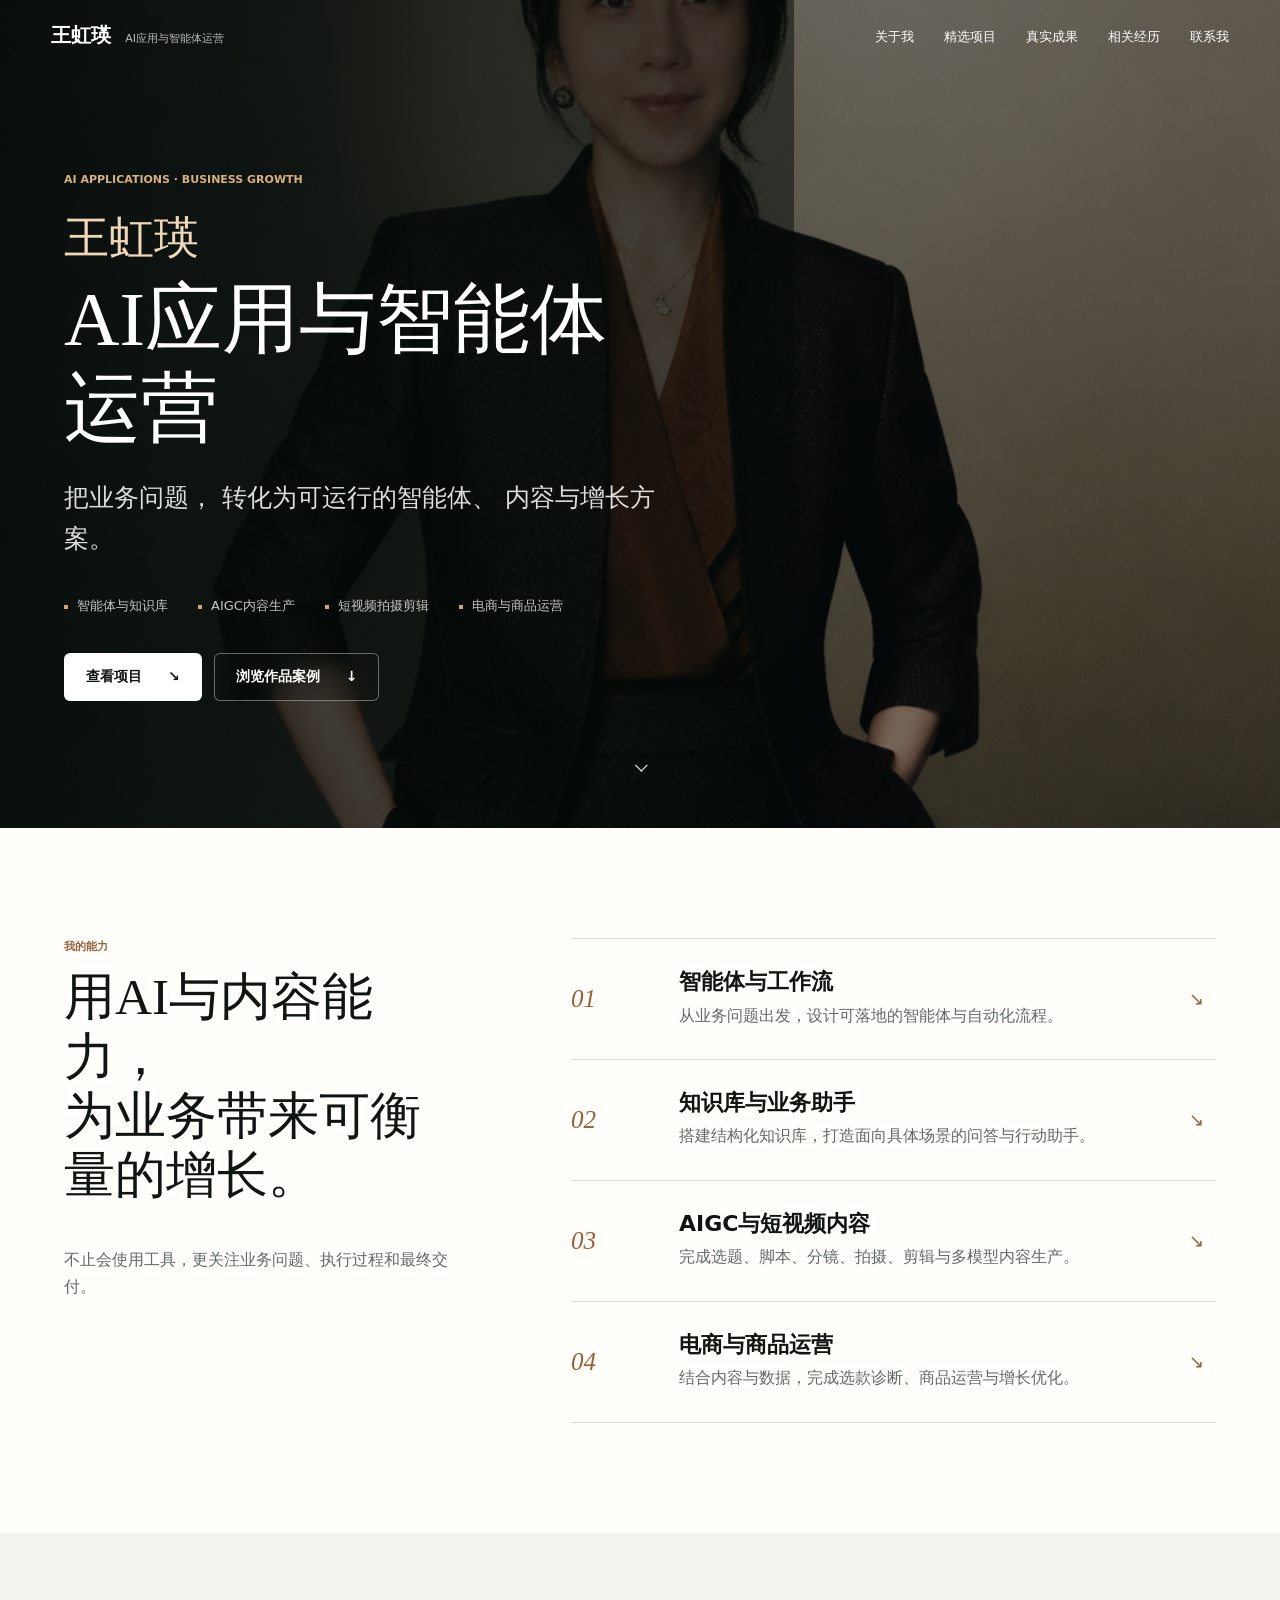
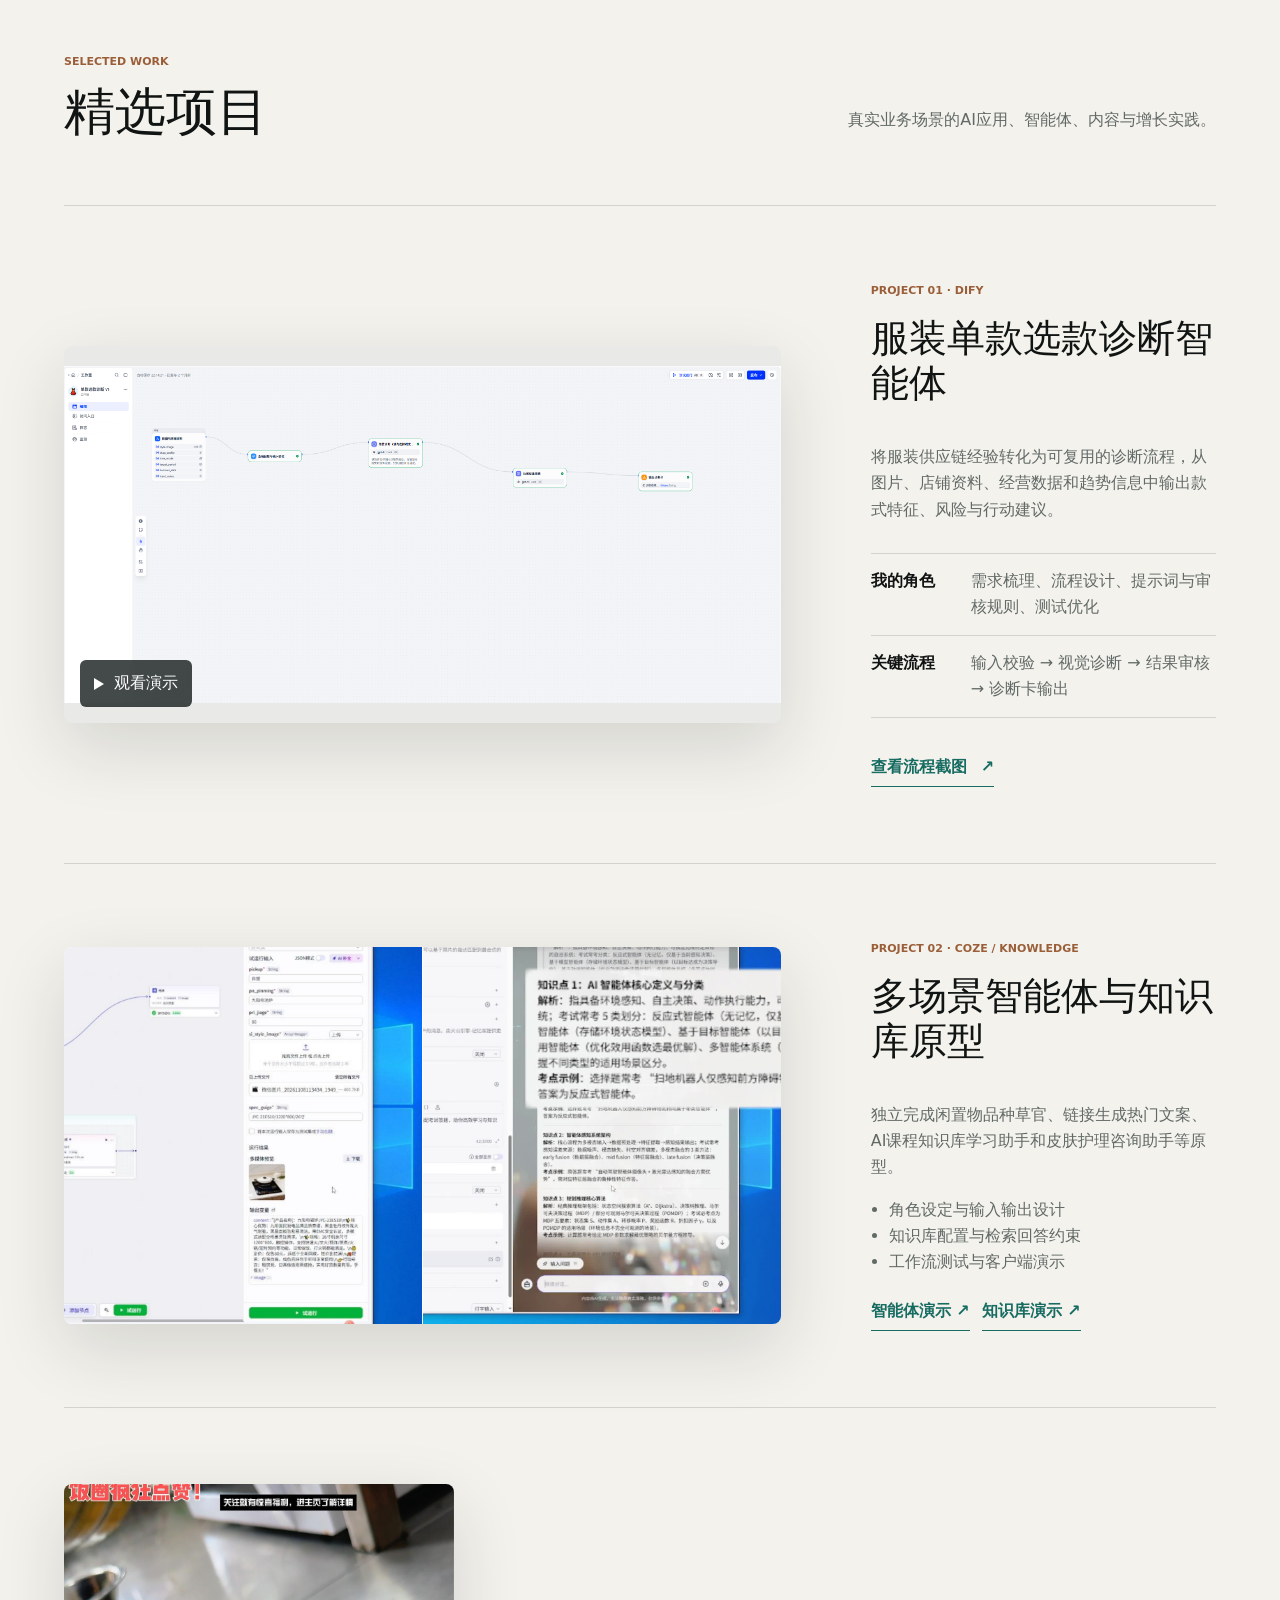
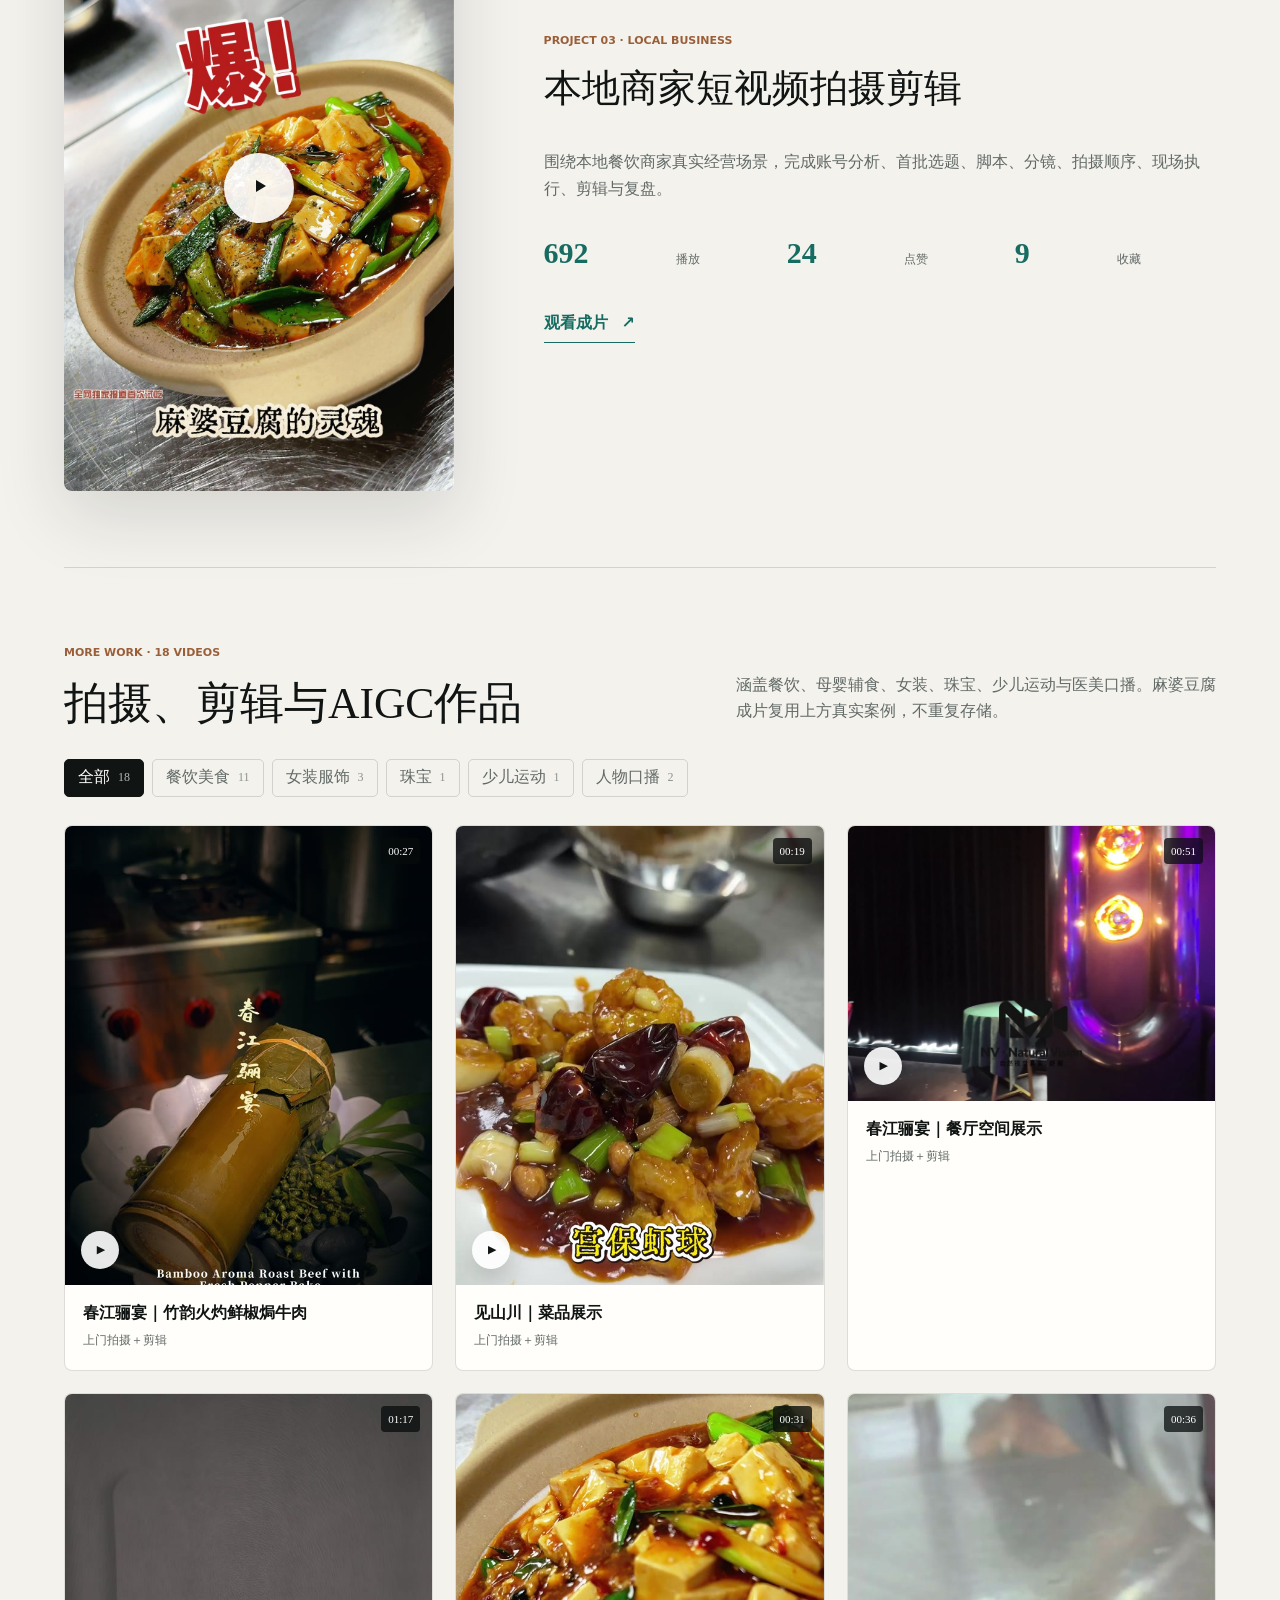
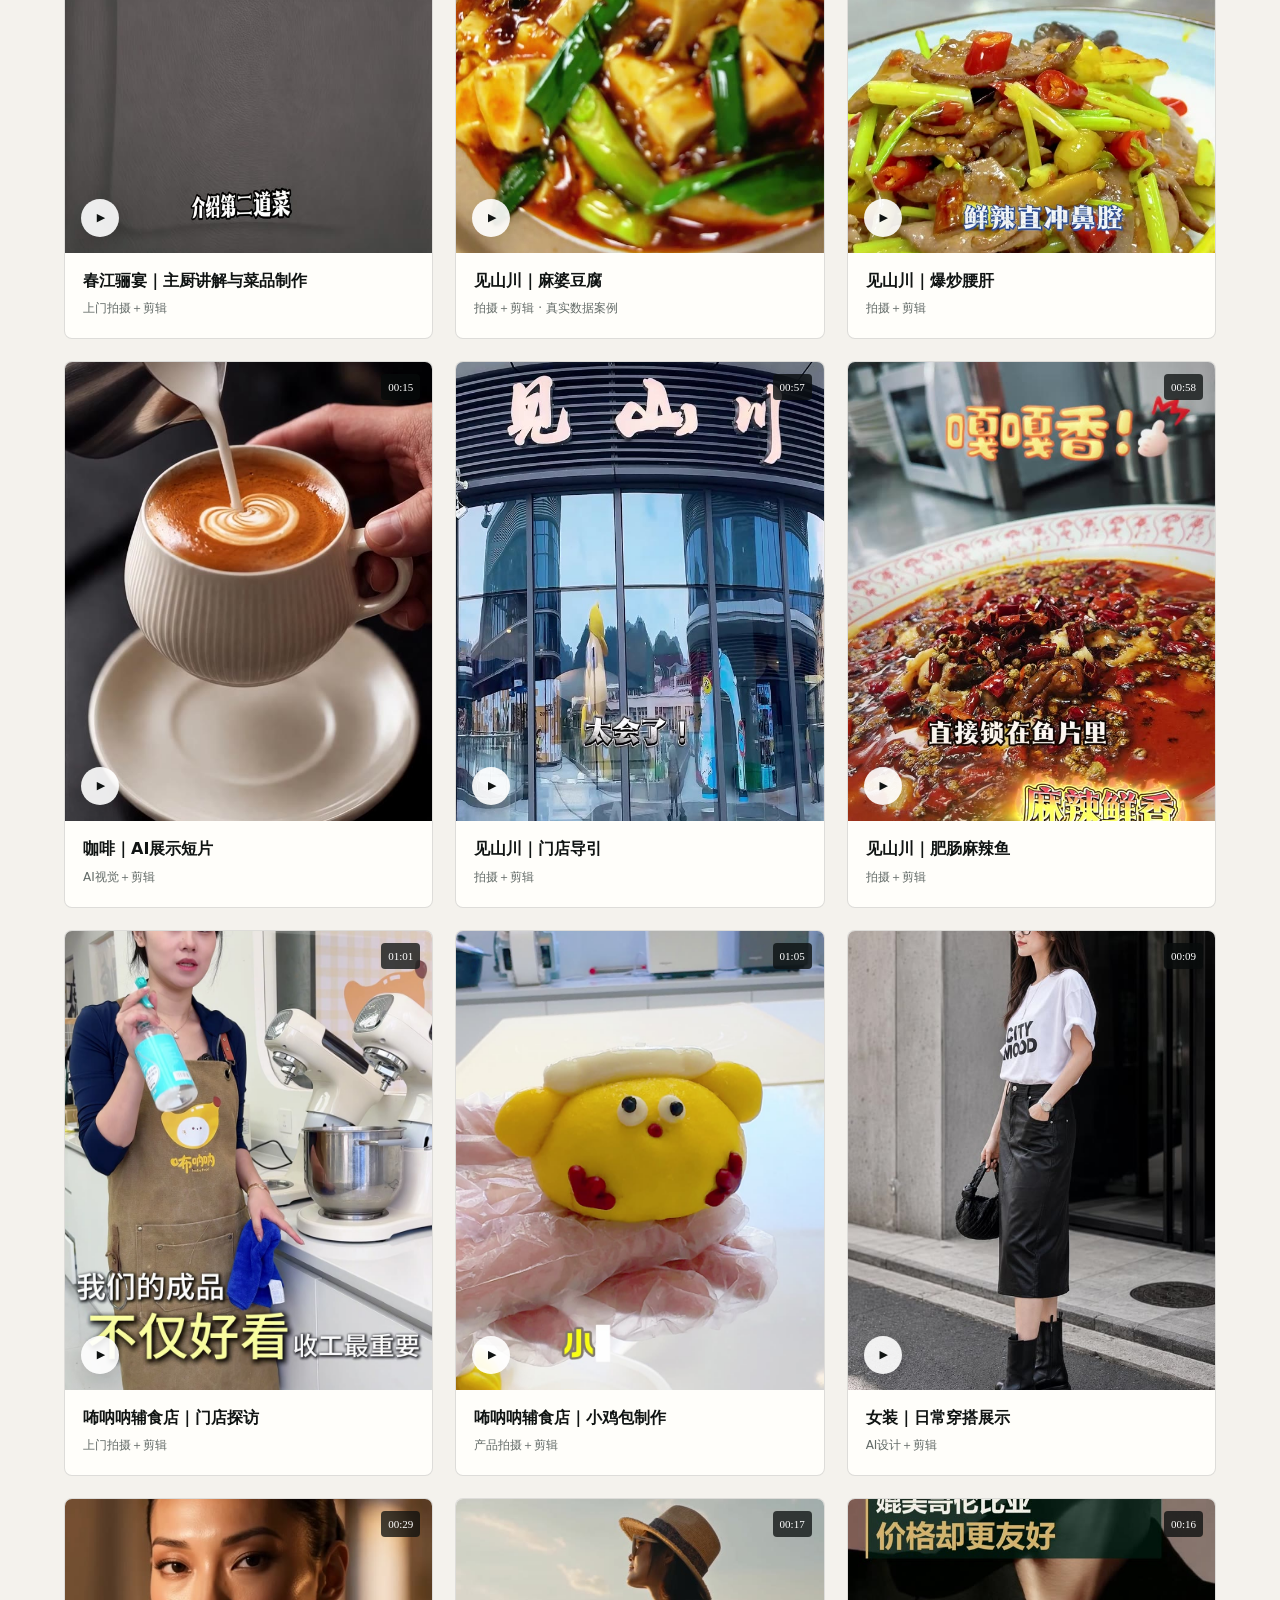
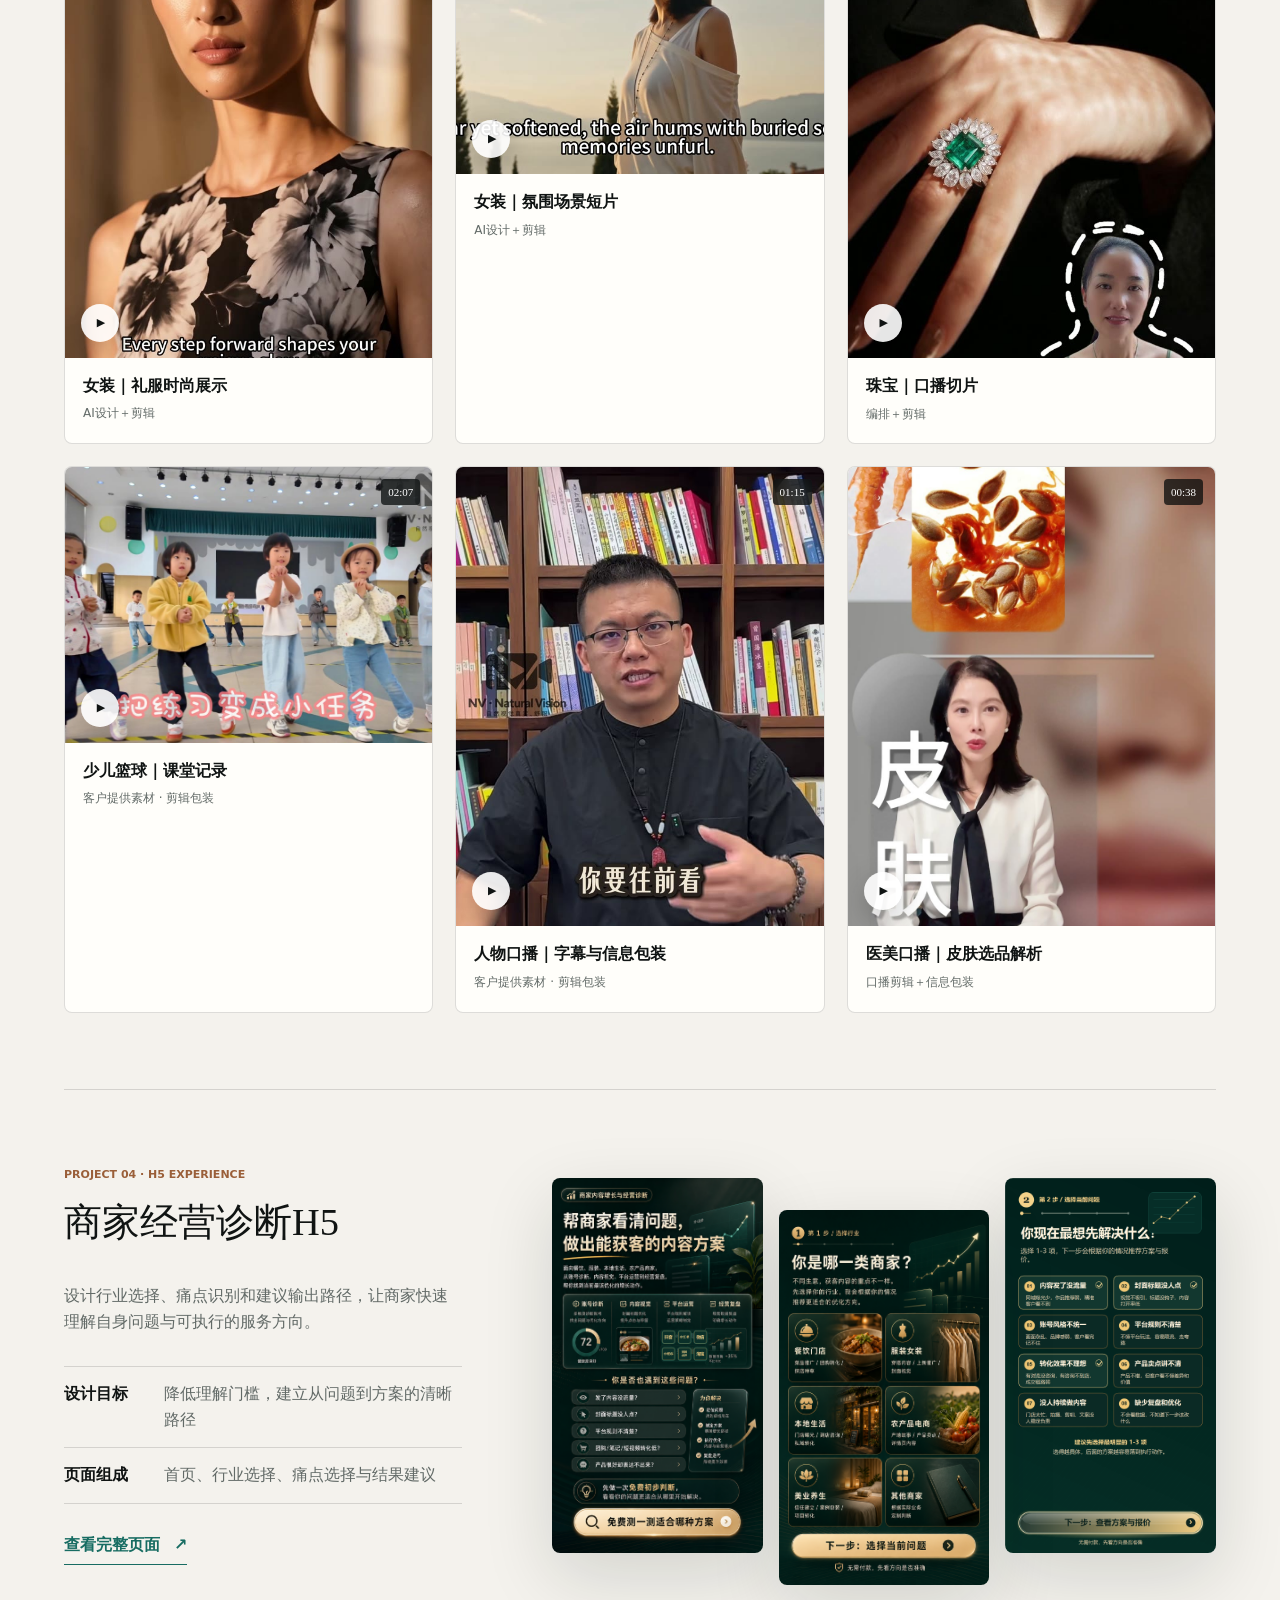
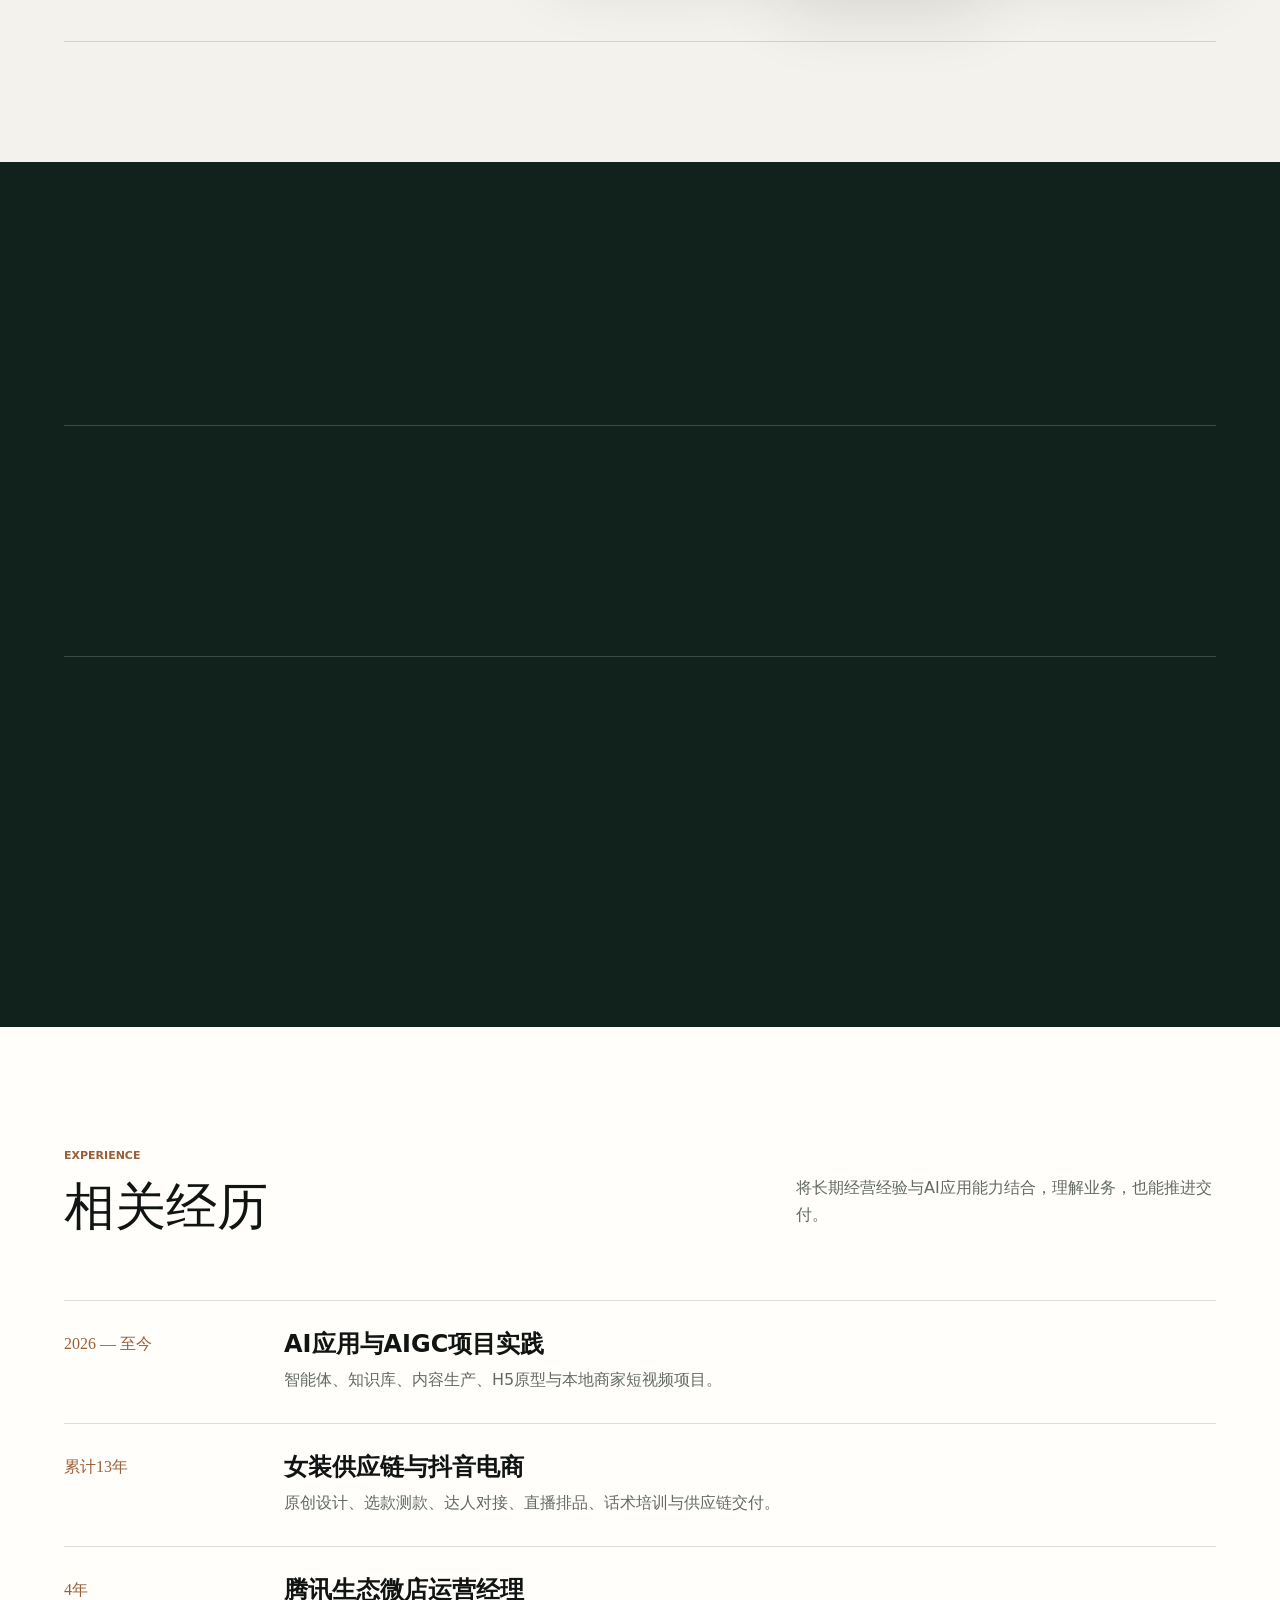
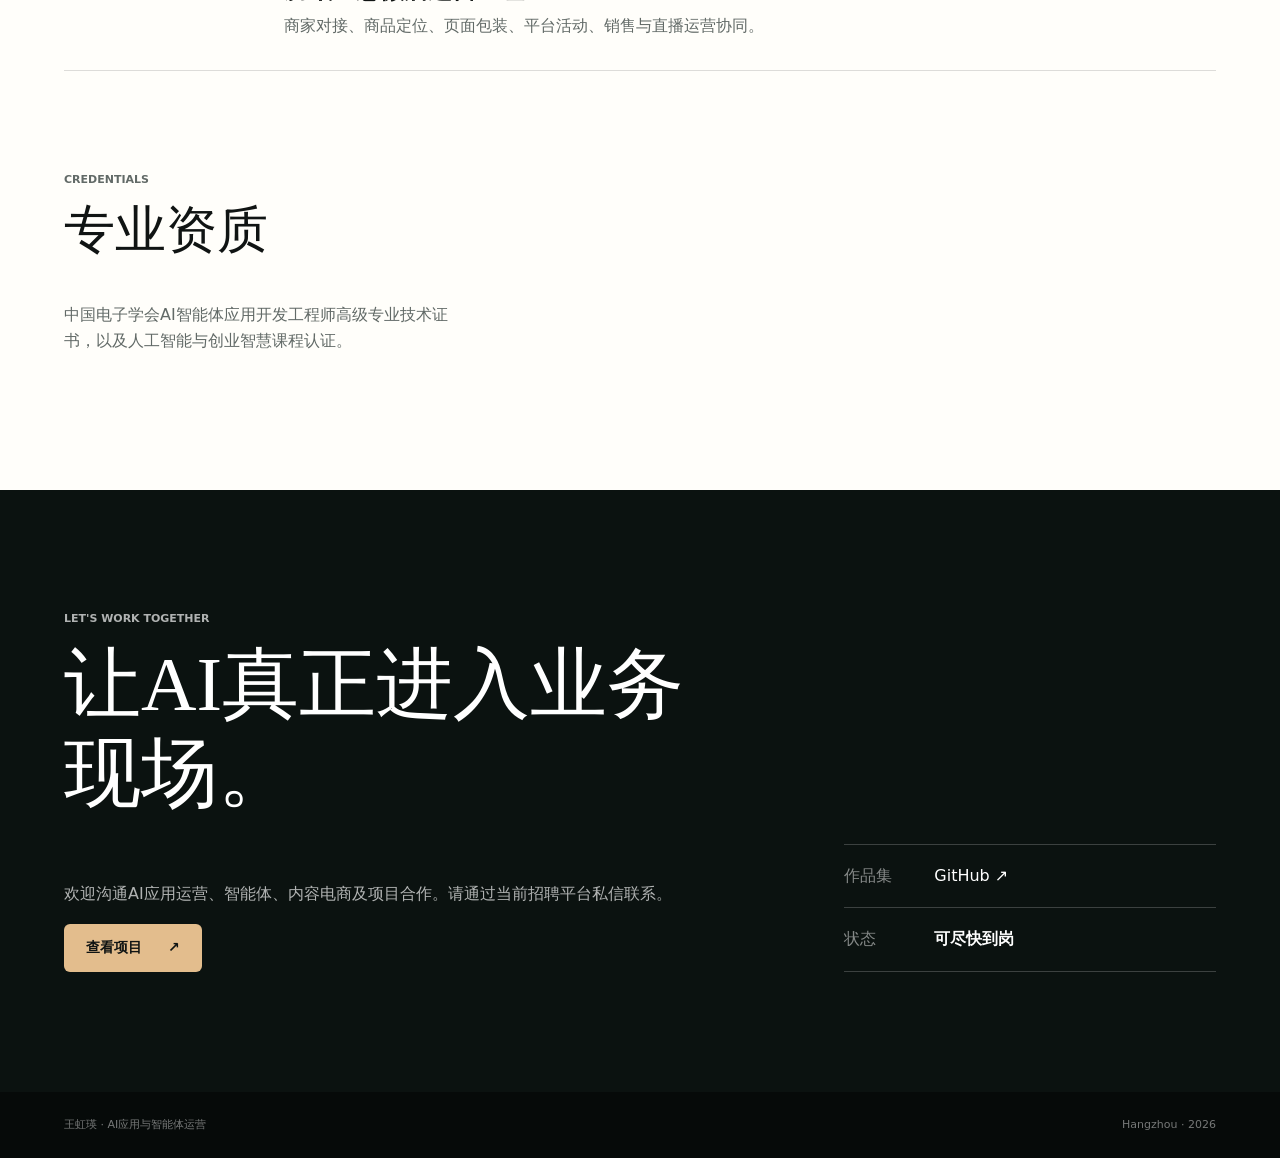
==== commit ddbd50f0: "Add medical and baby food video cases" ====
--- a/index.html
+++ b/index.html
@@ -165,18 +165,18 @@
           <section class="portfolio-library reveal" id="portfolio-library" aria-labelledby="portfolio-library-title">
             <div class="portfolio-library-heading">
               <div>
-                <p class="project-index">MORE WORK · 15 VIDEOS</p>
+                <p class="project-index">MORE WORK · 18 VIDEOS</p>
                 <h3 id="portfolio-library-title">拍摄、剪辑与AIGC作品</h3>
               </div>
-              <p>涵盖餐饮、女装、珠宝、少儿运动与人物口播。麻婆豆腐成片复用上方真实案例，不重复存储。</p>
+              <p>涵盖餐饮、母婴辅食、女装、珠宝、少儿运动与医美口播。麻婆豆腐成片复用上方真实案例，不重复存储。</p>
             </div>
             <div class="portfolio-filters" role="group" aria-label="筛选作品类别">
-              <button class="portfolio-filter is-active" type="button" data-work-filter="all">全部 <span>15</span></button>
-              <button class="portfolio-filter" type="button" data-work-filter="food">餐饮美食 <span>9</span></button>
+              <button class="portfolio-filter is-active" type="button" data-work-filter="all">全部 <span>18</span></button>
+              <button class="portfolio-filter" type="button" data-work-filter="food">餐饮美食 <span>11</span></button>
               <button class="portfolio-filter" type="button" data-work-filter="womenswear">女装服饰 <span>3</span></button>
               <button class="portfolio-filter" type="button" data-work-filter="jewelry">珠宝 <span>1</span></button>
               <button class="portfolio-filter" type="button" data-work-filter="basketball">少儿运动 <span>1</span></button>
-              <button class="portfolio-filter" type="button" data-work-filter="talking">人物口播 <span>1</span></button>
+              <button class="portfolio-filter" type="button" data-work-filter="talking">人物口播 <span>2</span></button>
             </div>
             <div class="portfolio-grid" id="portfolioGrid" aria-live="polite"></div>
           </section>
@@ -284,6 +284,6 @@
       <div class="modal-body" id="modalBody"></div>
     </dialog>
 
-    <script src="script.js?v=5"></script>
+    <script src="script.js?v=6"></script>
   </body>
 </html>
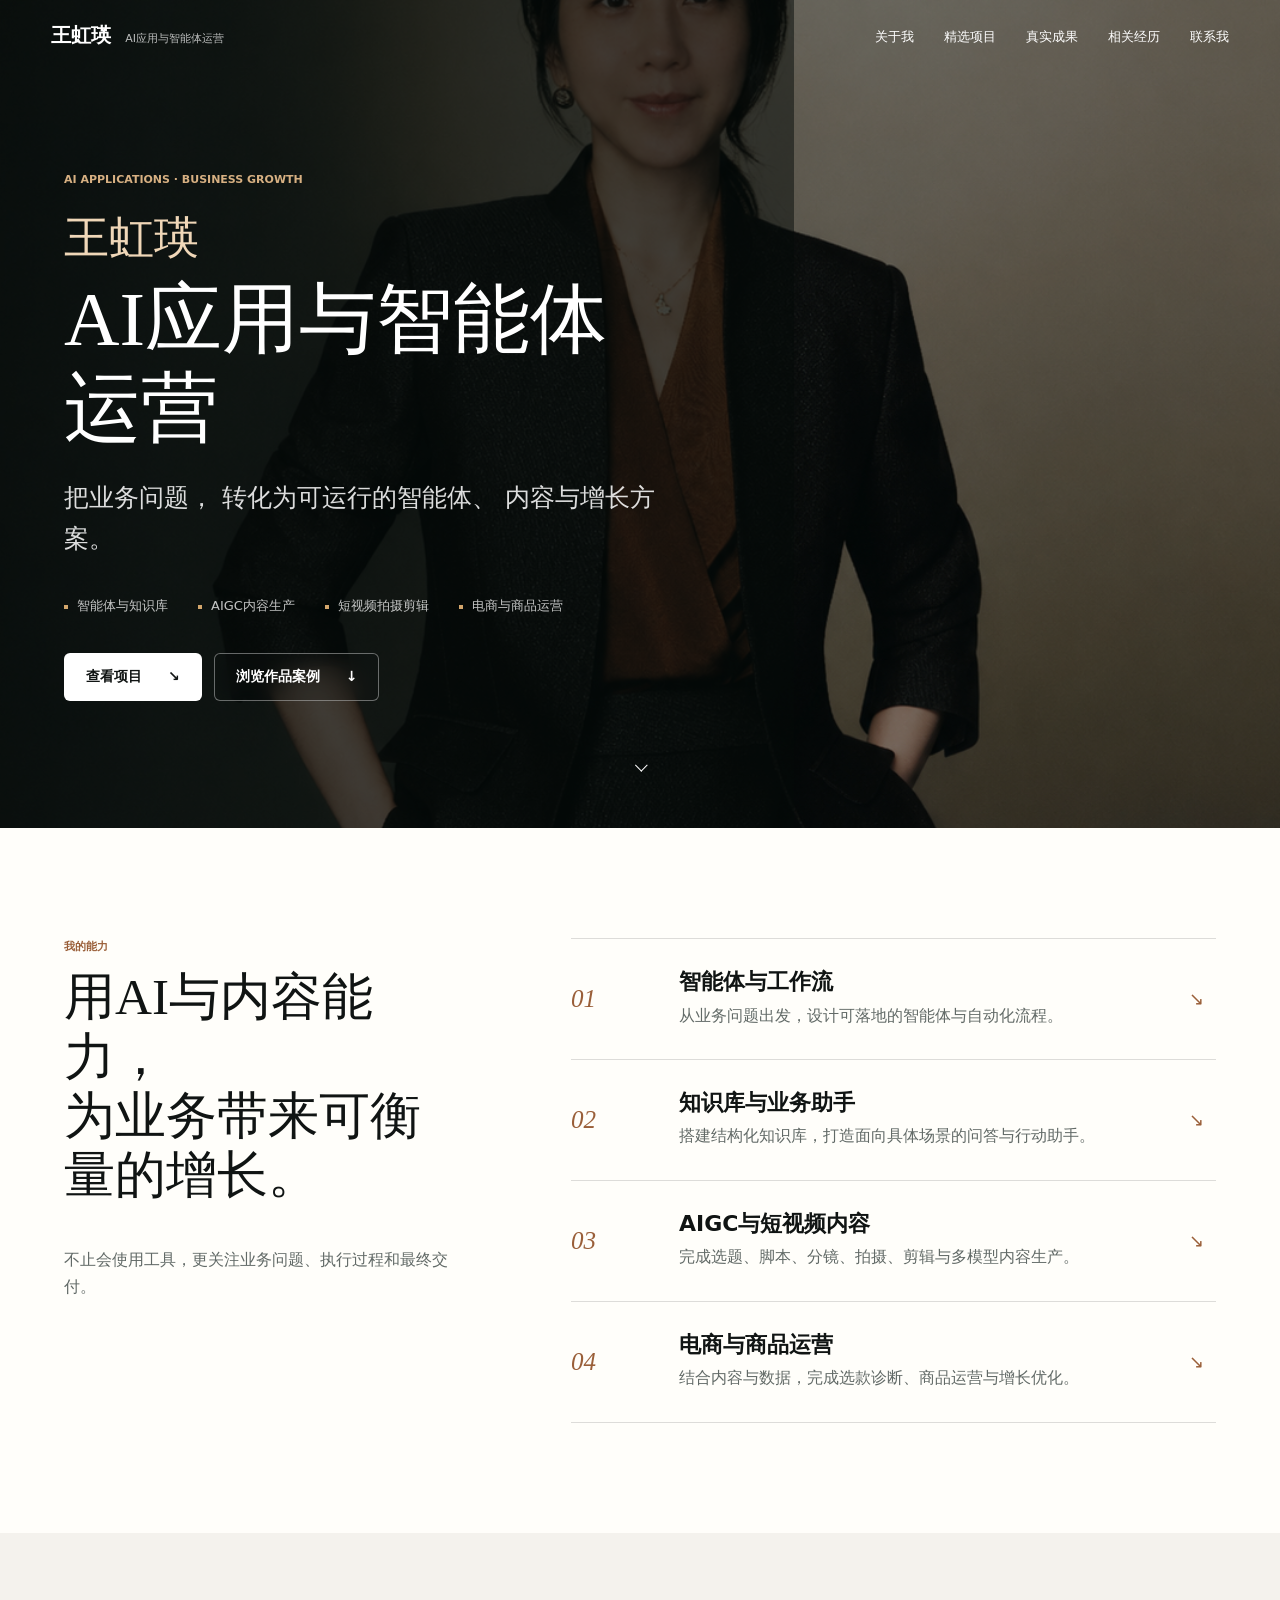
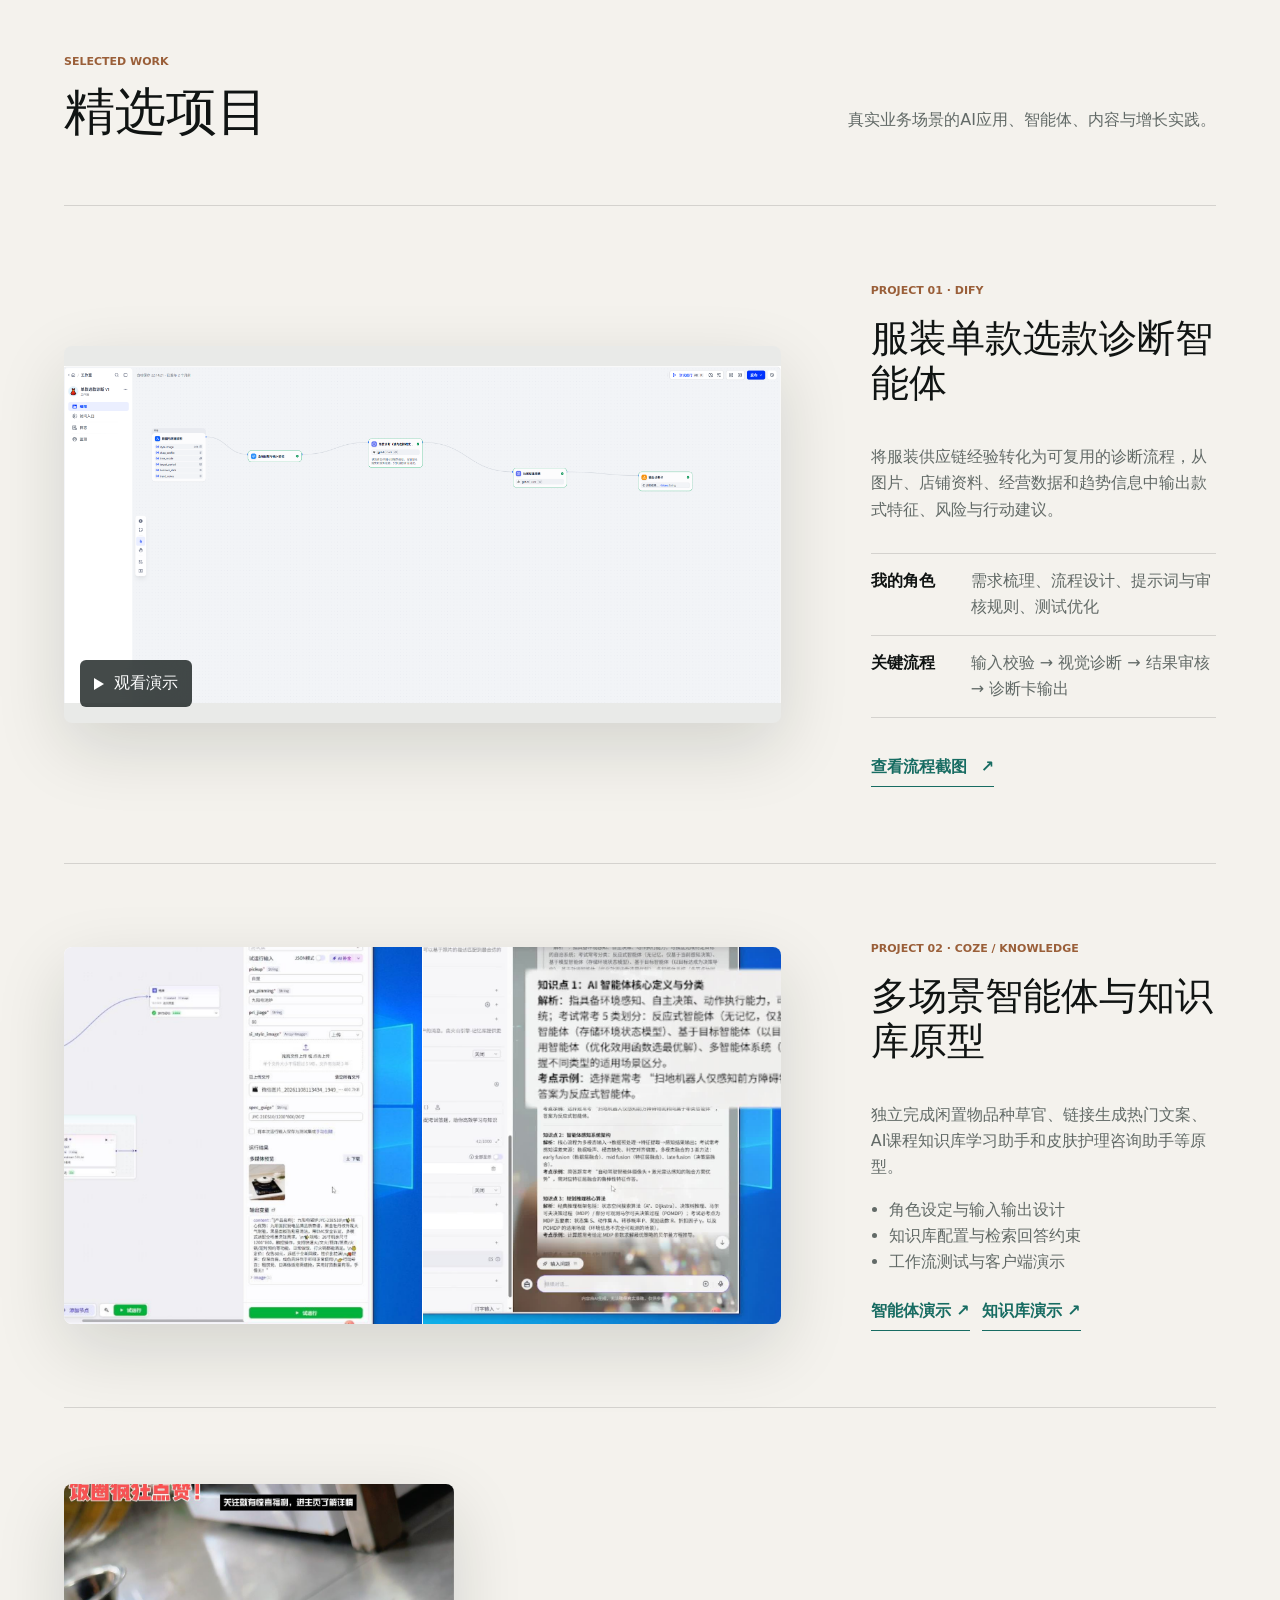
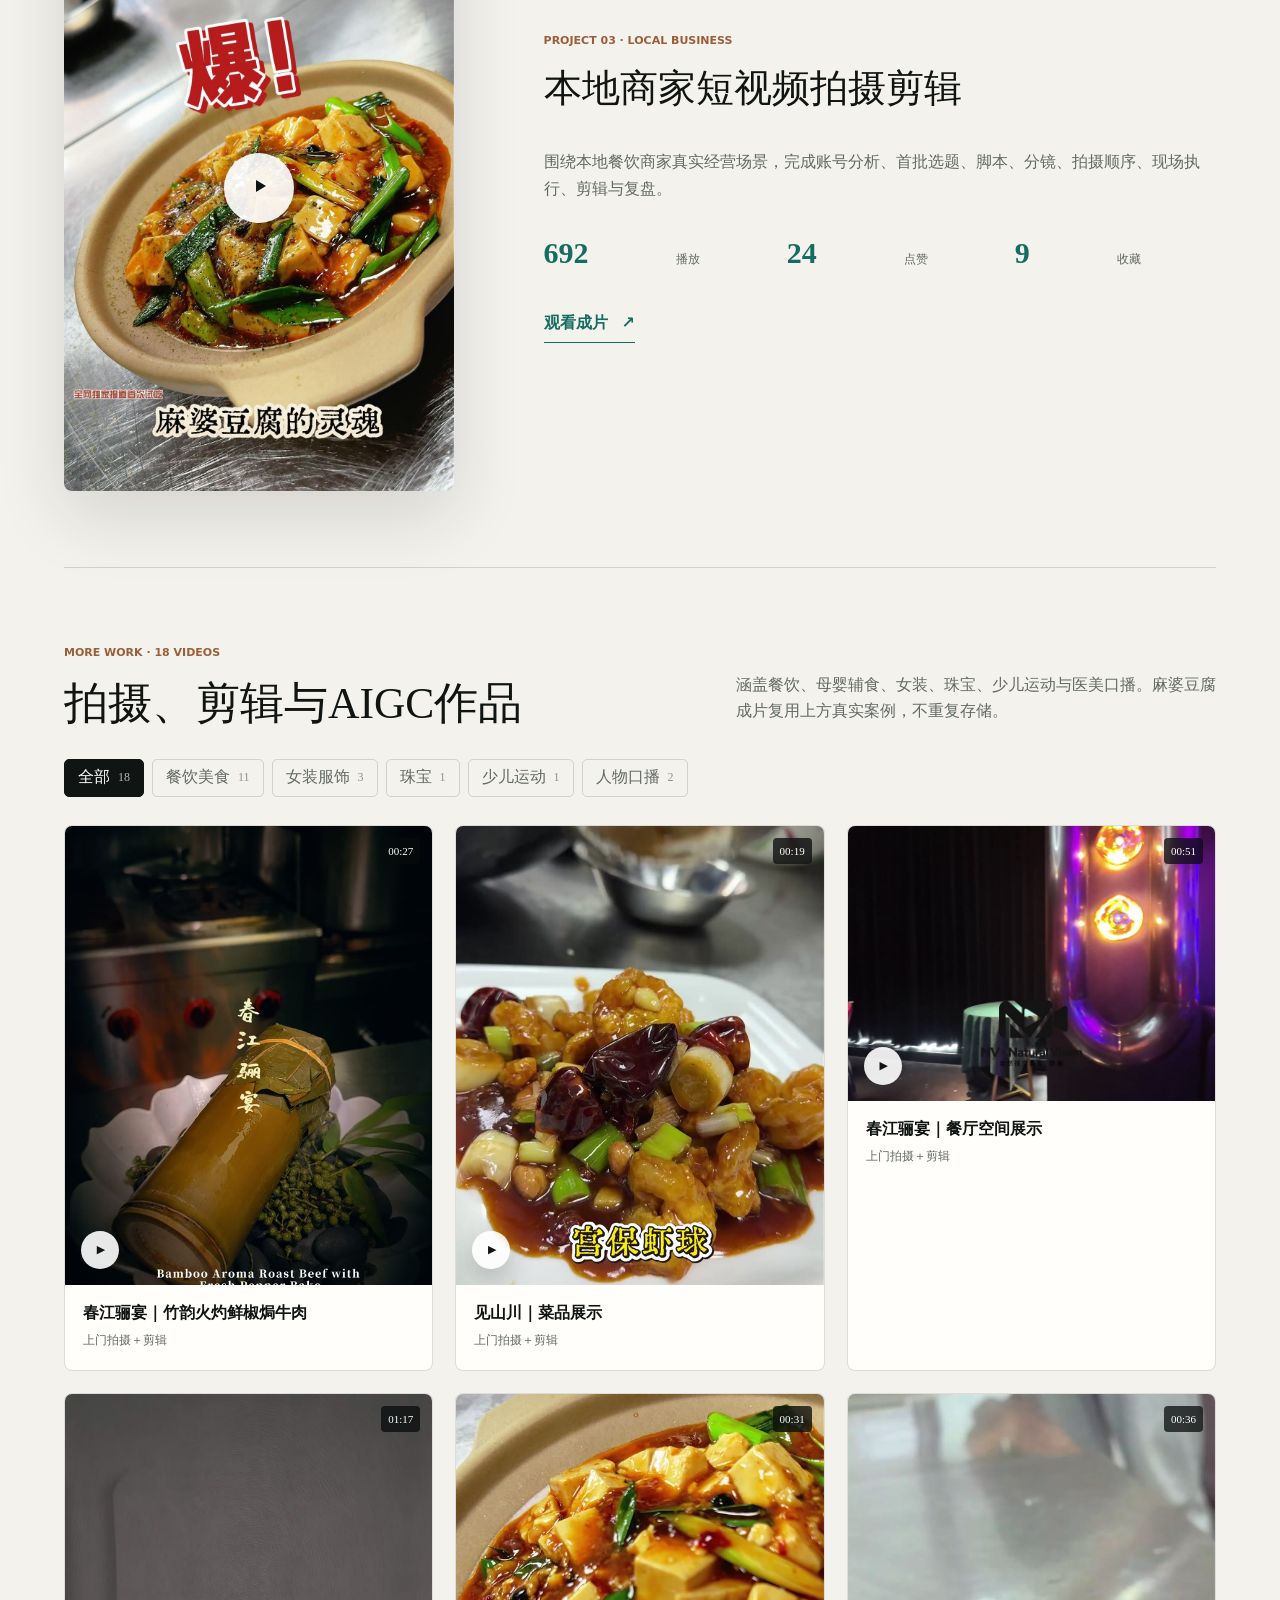
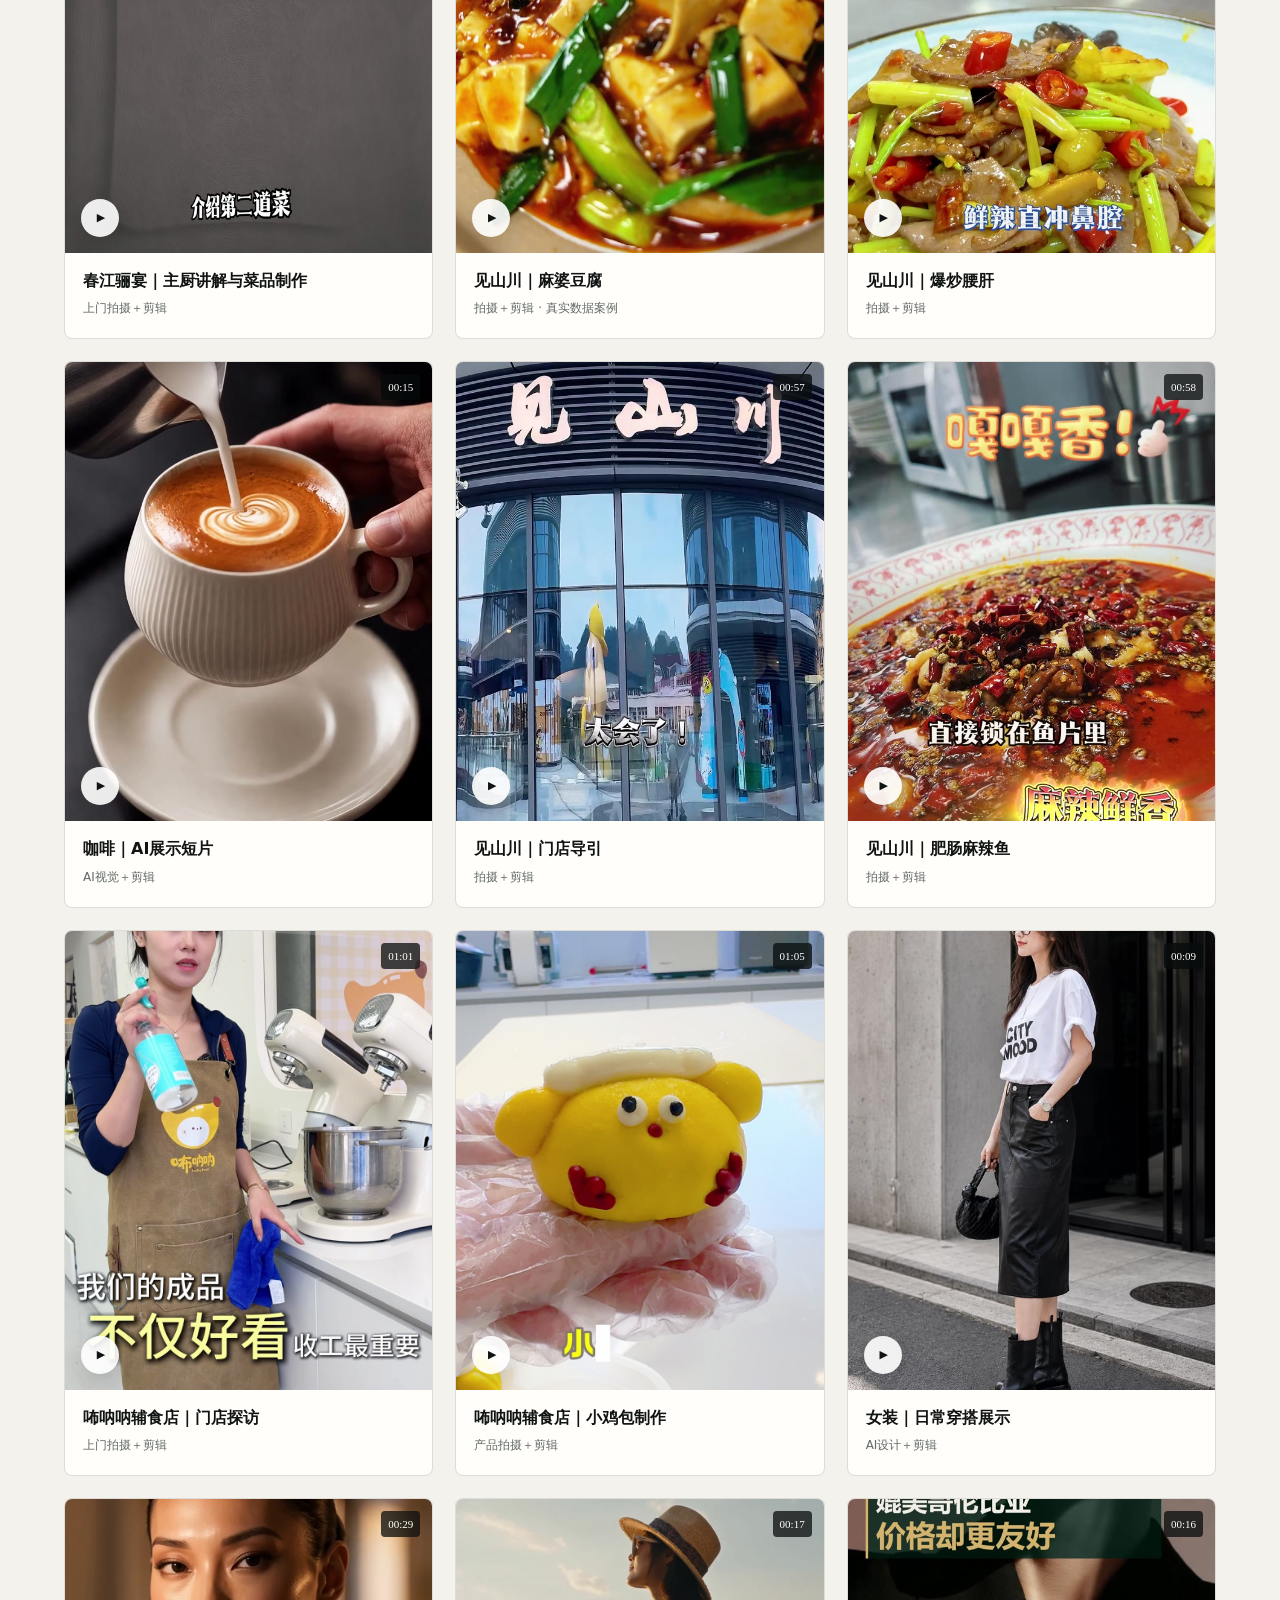
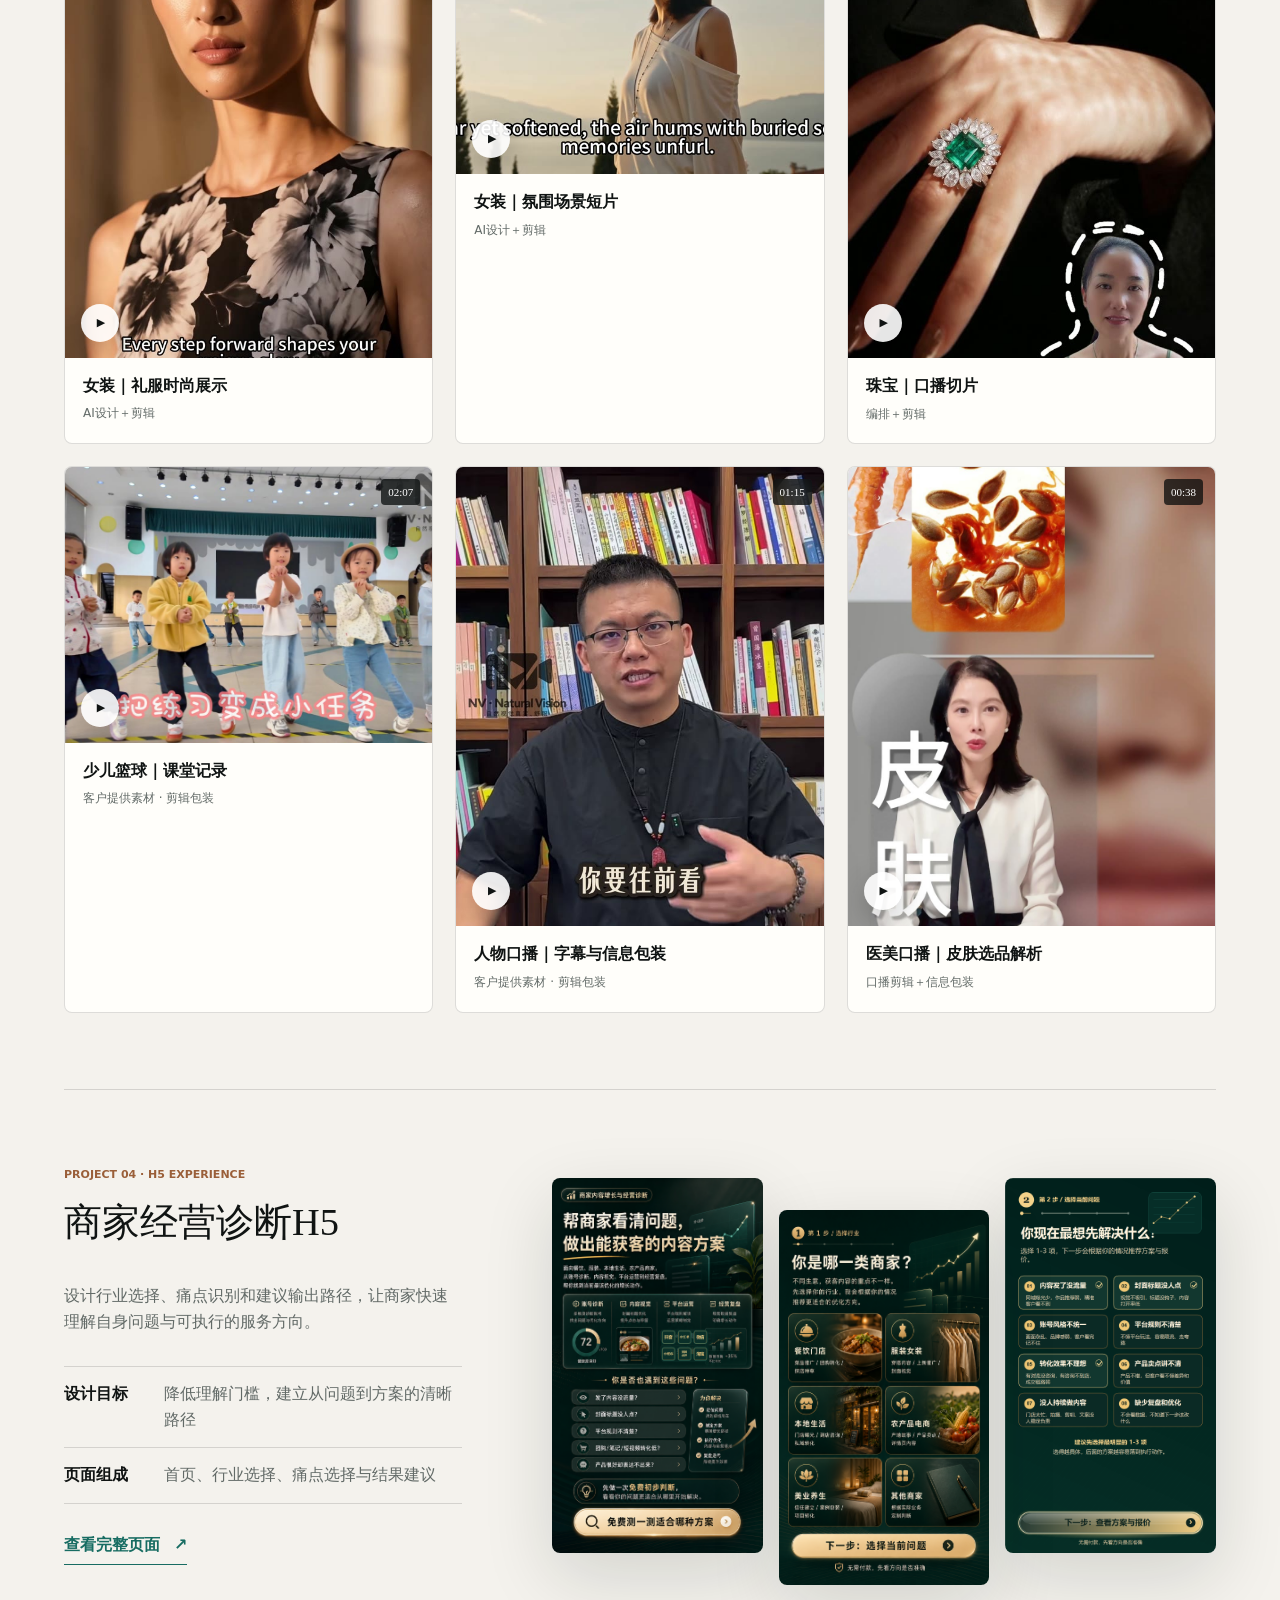
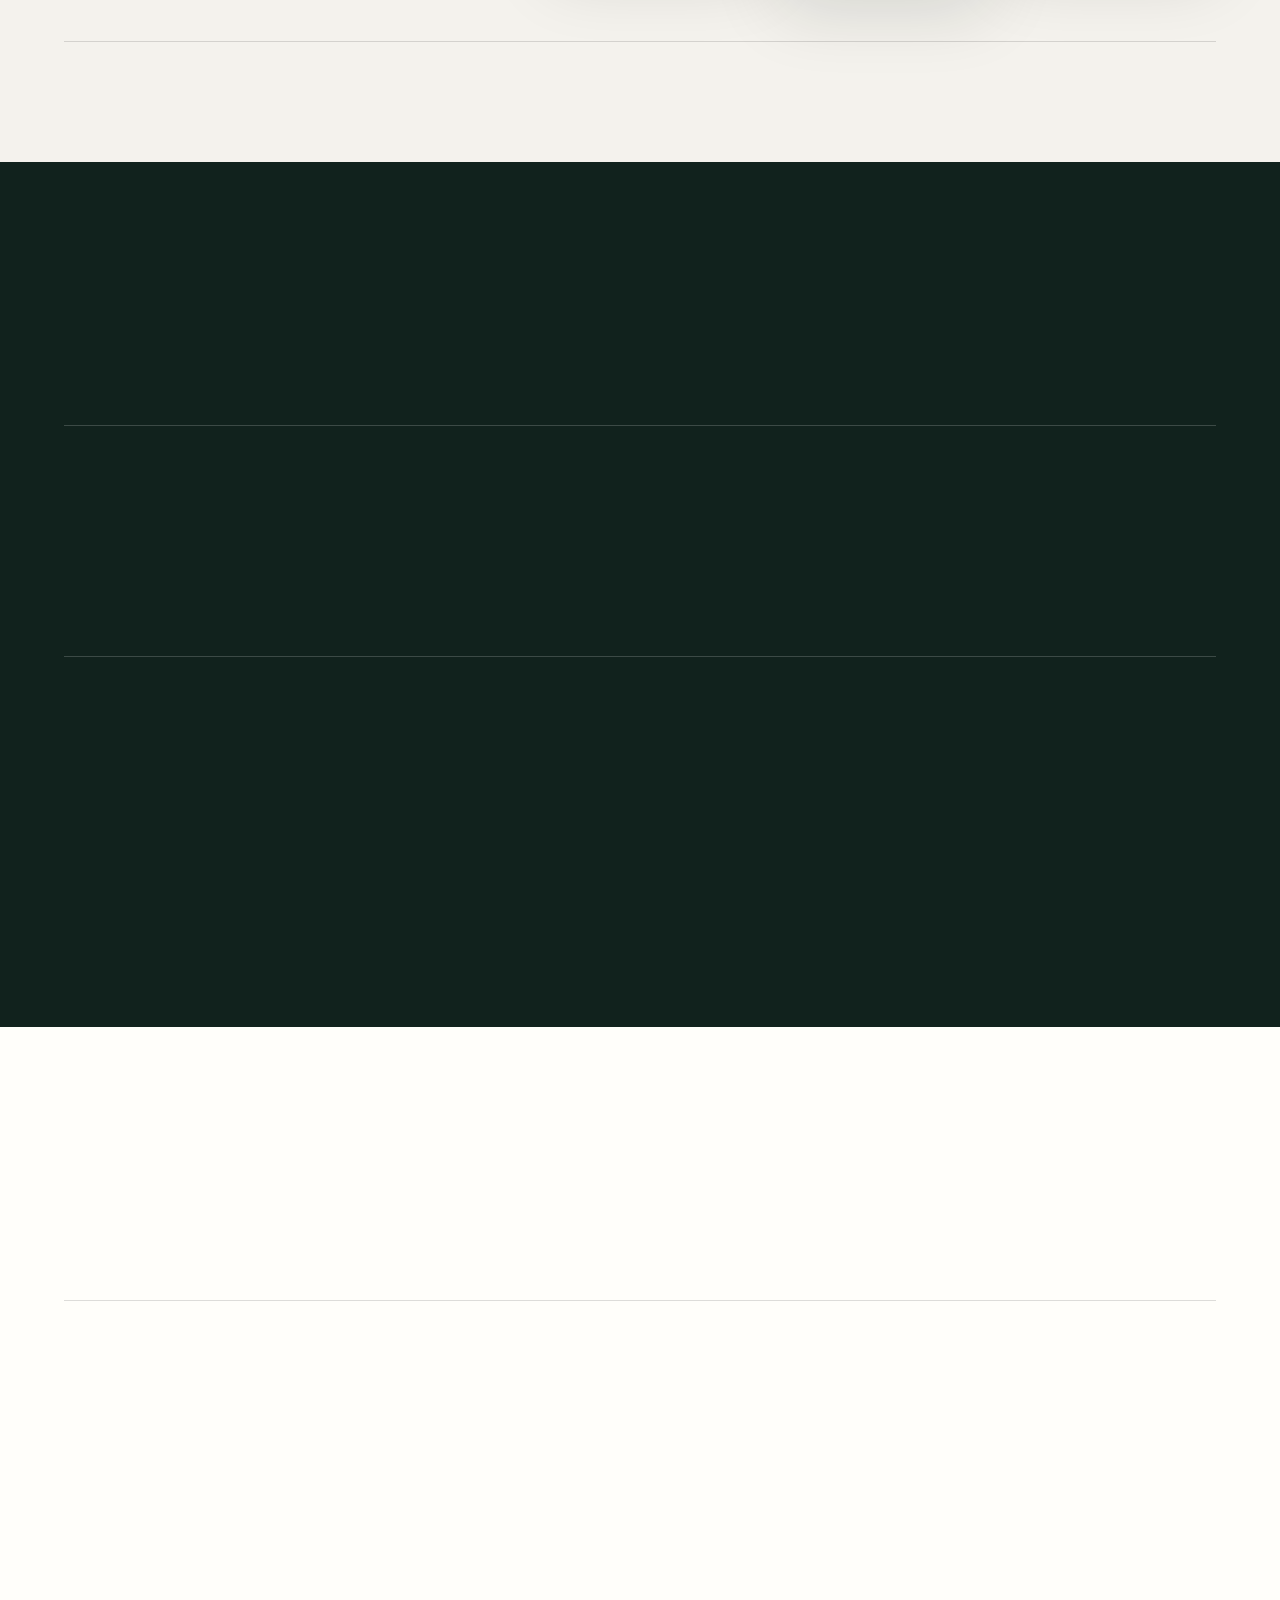
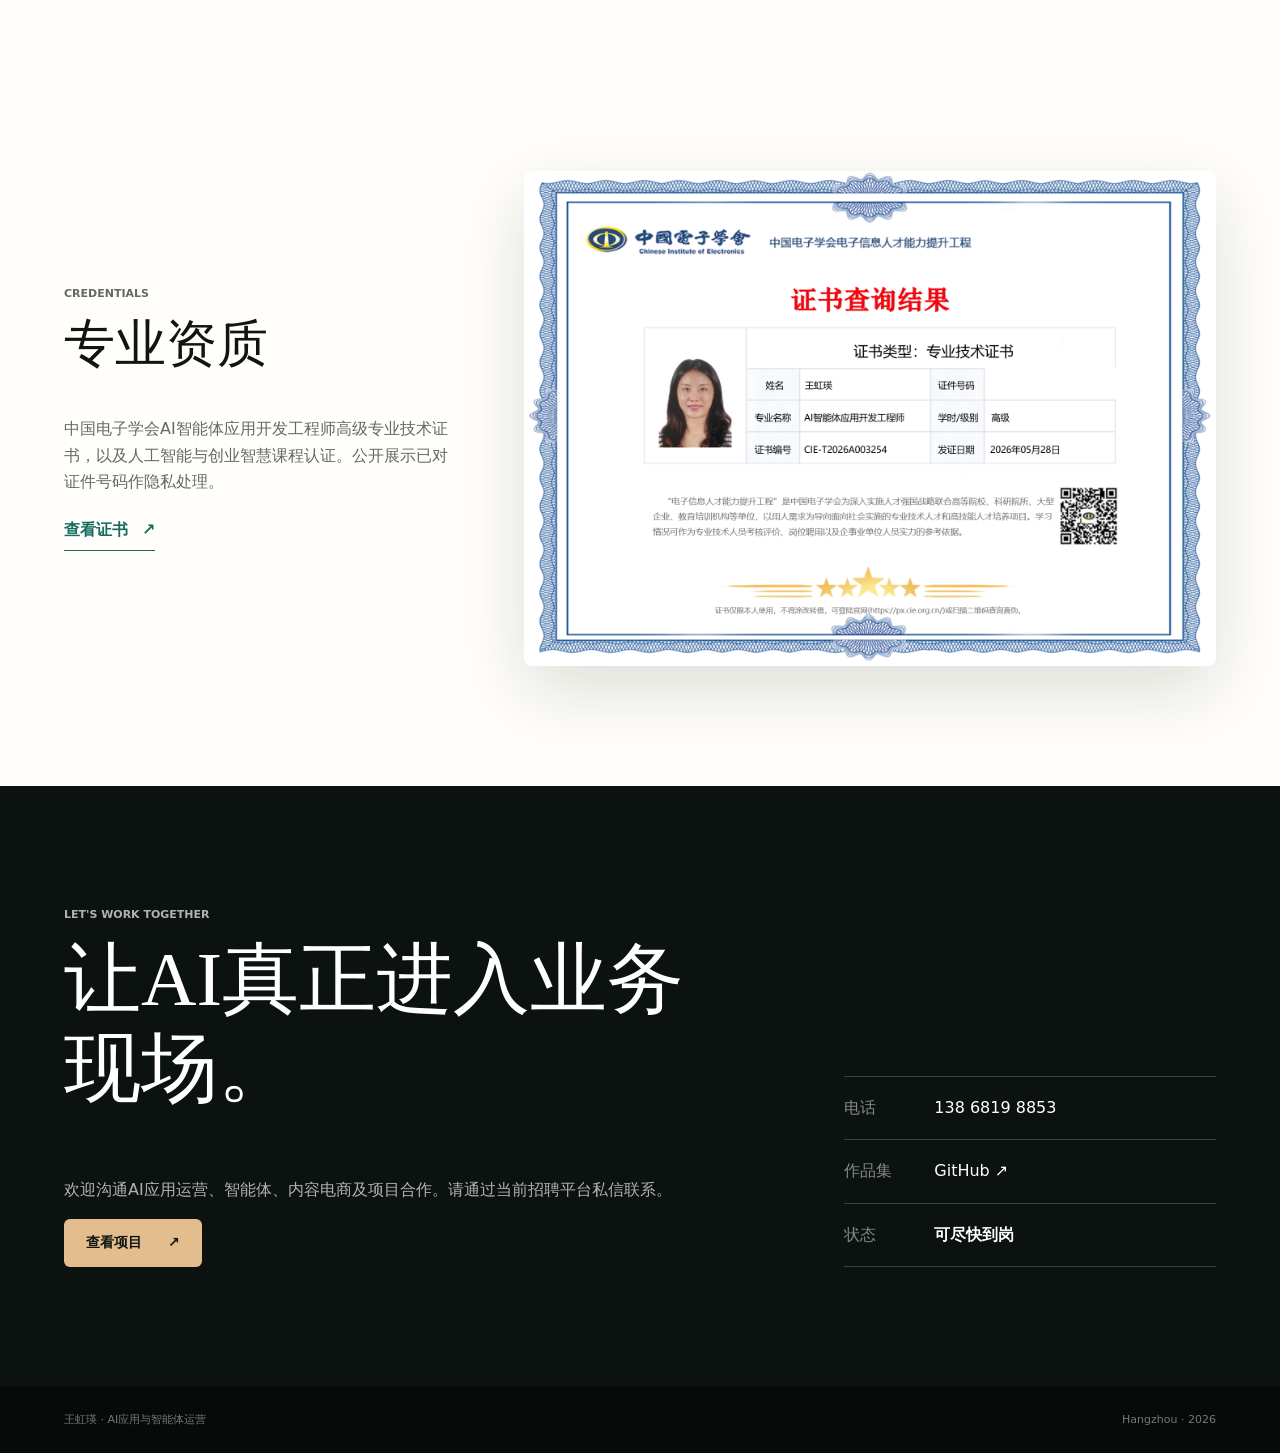
==== commit 768d14fd: "Add redacted certificates and contact phone" ====
--- a/index.html
+++ b/index.html
@@ -253,7 +253,11 @@
             <div class="credential-copy">
               <p class="section-kicker">CREDENTIALS</p>
               <h2>专业资质</h2>
-              <p>中国电子学会AI智能体应用开发工程师高级专业技术证书，以及人工智能与创业智慧课程认证。</p>
+              <p>中国电子学会AI智能体应用开发工程师高级专业技术证书，以及人工智能与创业智慧课程认证。公开展示已对证件号码作隐私处理。</p>
+              <button class="text-button" type="button" data-gallery="certificates">查看证书 <span aria-hidden="true">↗</span></button>
+            </div>
+            <div class="credential-preview">
+              <img src="assets/images/certificate-ai-agent.png" alt="AI智能体应用开发工程师高级专业技术证书" loading="lazy" />
             </div>
           </div>
         </div>
@@ -270,6 +274,7 @@
             </div>
           </div>
           <div class="contact-meta reveal">
+            <div><span>电话</span><a href="tel:13868198853">138 6819 8853</a></div>
             <div><span>作品集</span><a href="https://github.com/wanghongying1008/ai-portfolio" target="_blank" rel="noreferrer">GitHub ↗</a></div>
             <div><span>状态</span><strong>可尽快到岗</strong></div>
           </div>
@@ -284,6 +289,6 @@
       <div class="modal-body" id="modalBody"></div>
     </dialog>
 
-    <script src="script.js?v=6"></script>
+    <script src="script.js?v=7"></script>
   </body>
 </html>
--- a/styles.css
+++ b/styles.css
@@ -227,6 +227,7 @@
 .gallery-grid { display: grid; gap: 2px; background: rgba(255,255,255,0.12); }
 .gallery-grid img { width: 100%; background: #fff; }
 .gallery-grid.h5 { grid-template-columns: repeat(3, 1fr); padding: 18px; gap: 14px; align-items: start; }
+.gallery-grid.certificates { grid-template-columns: 1.5fr 1fr; padding: 18px; gap: 14px; align-items: start; }
 .gallery-grid.sales-stages { grid-template-columns: repeat(2, minmax(0, 1fr)); padding: 18px; gap: 14px; align-items: start; background: #e8e9e7; }
 .proof-card { margin: 0; overflow: hidden; border-radius: 6px; background: #fff; color: var(--ink); }
 .proof-image-frame { overflow: hidden; background: #f5f7f9; }
@@ -305,7 +306,7 @@
   .contact h2 { font-size: 48px; }
   .contact-meta div { grid-template-columns: 72px 1fr; }
   .site-footer { display: grid; gap: 4px; }
-  .gallery-grid.h5, .gallery-grid.sales-stages { grid-template-columns: 1fr; }
+  .gallery-grid.h5, .gallery-grid.certificates, .gallery-grid.sales-stages { grid-template-columns: 1fr; }
 }
 
 @media (max-width: 360px) {
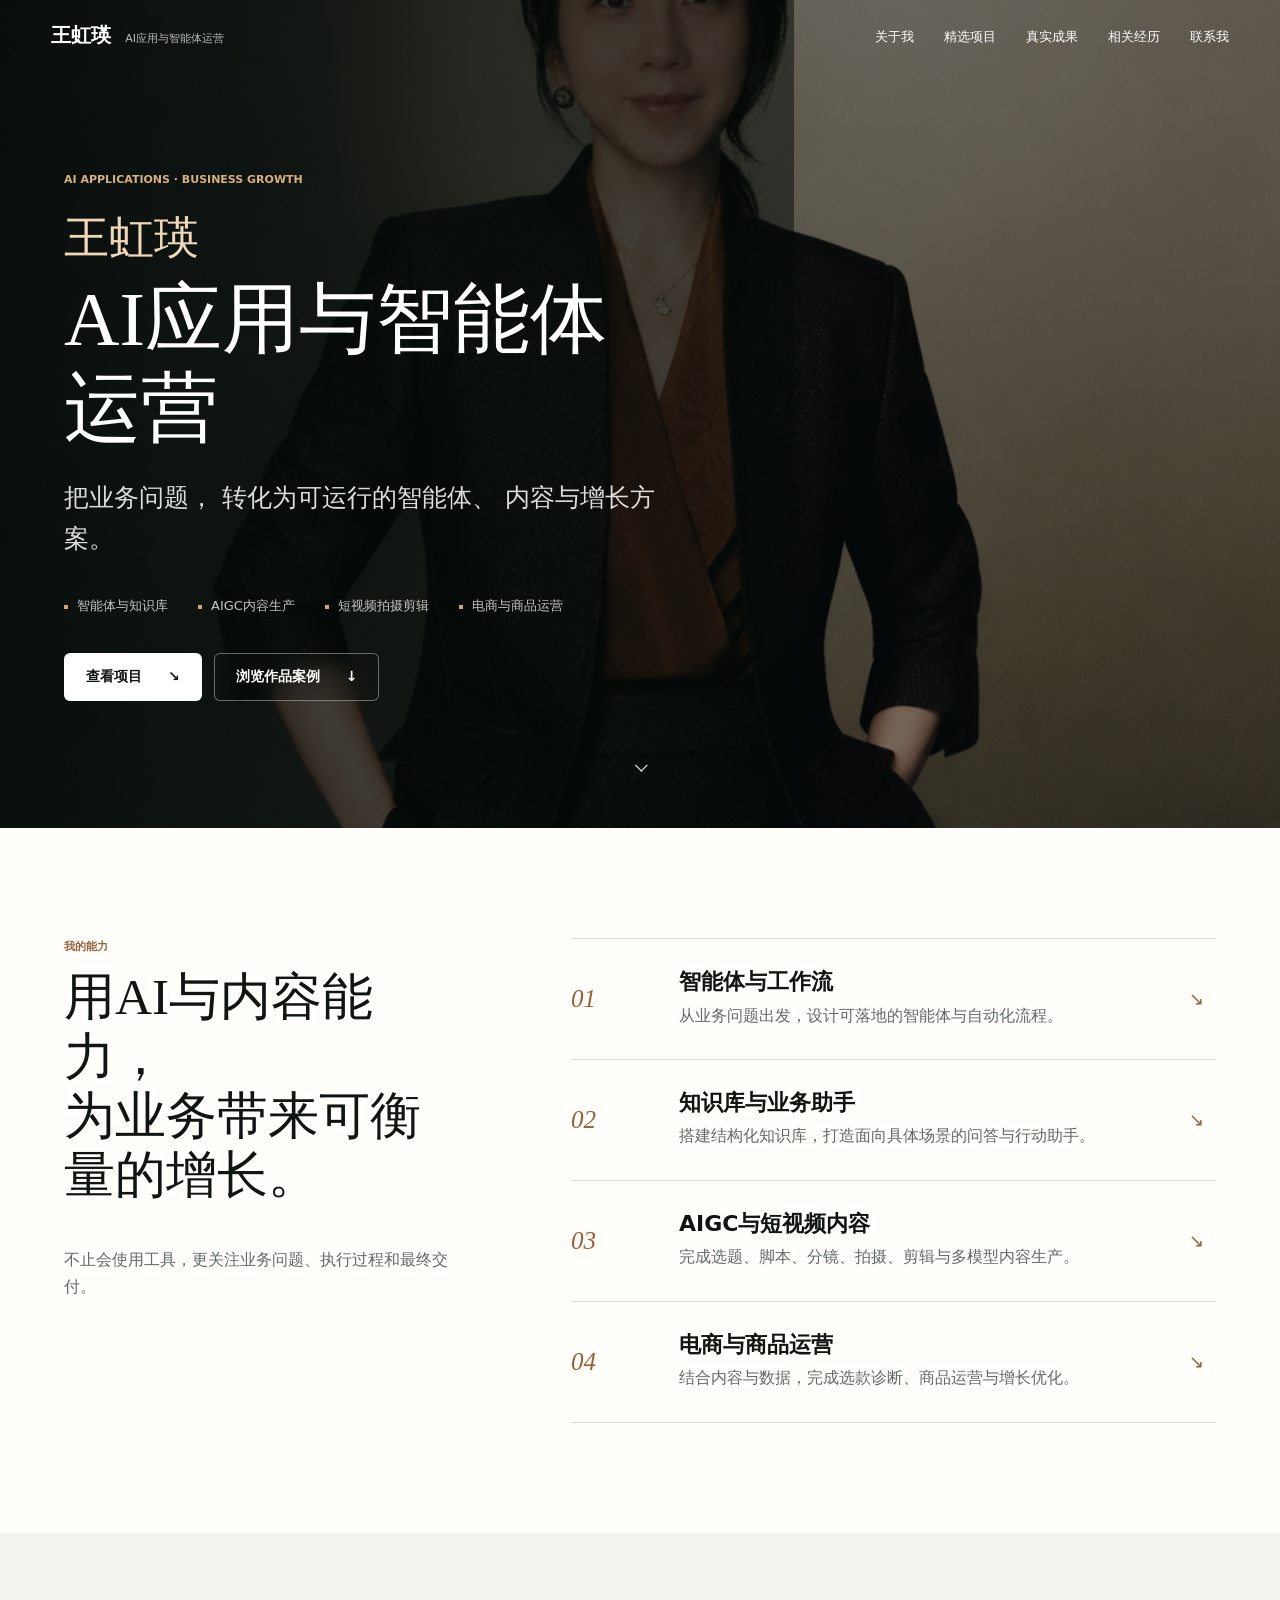
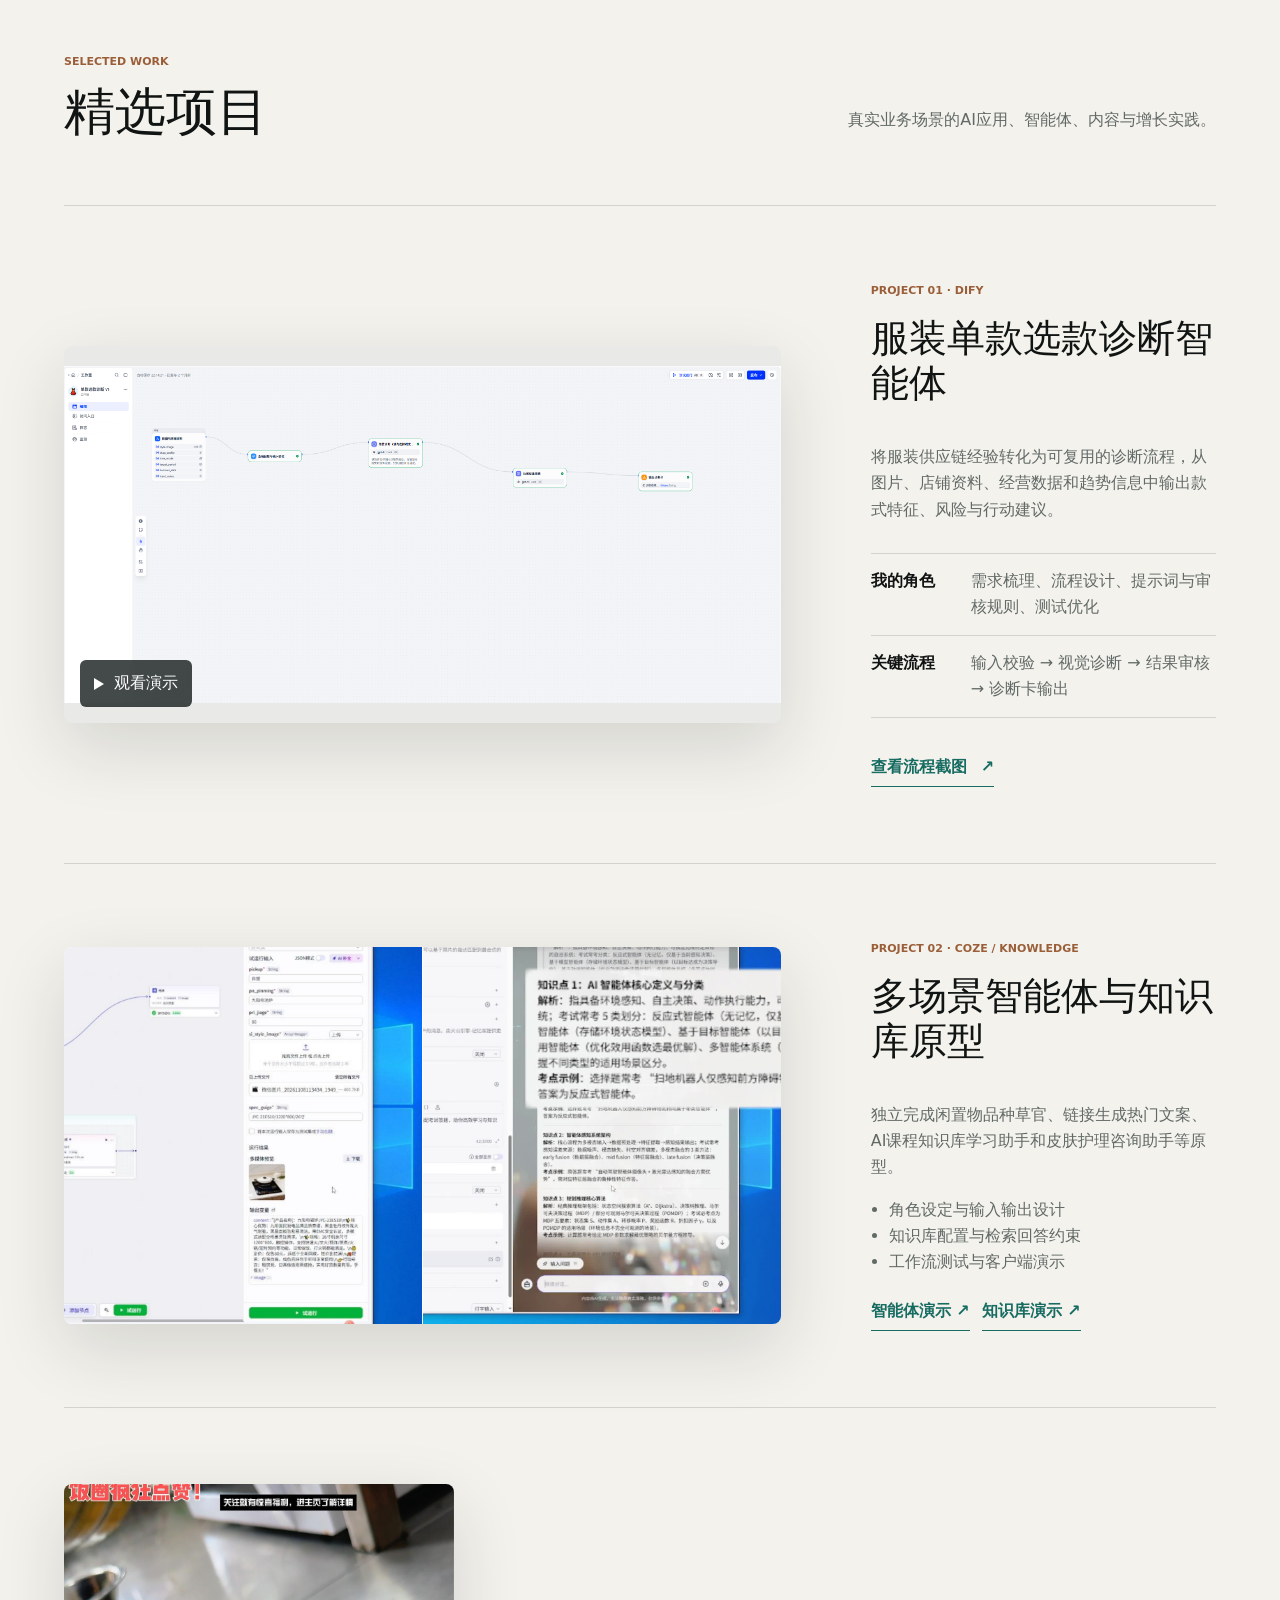
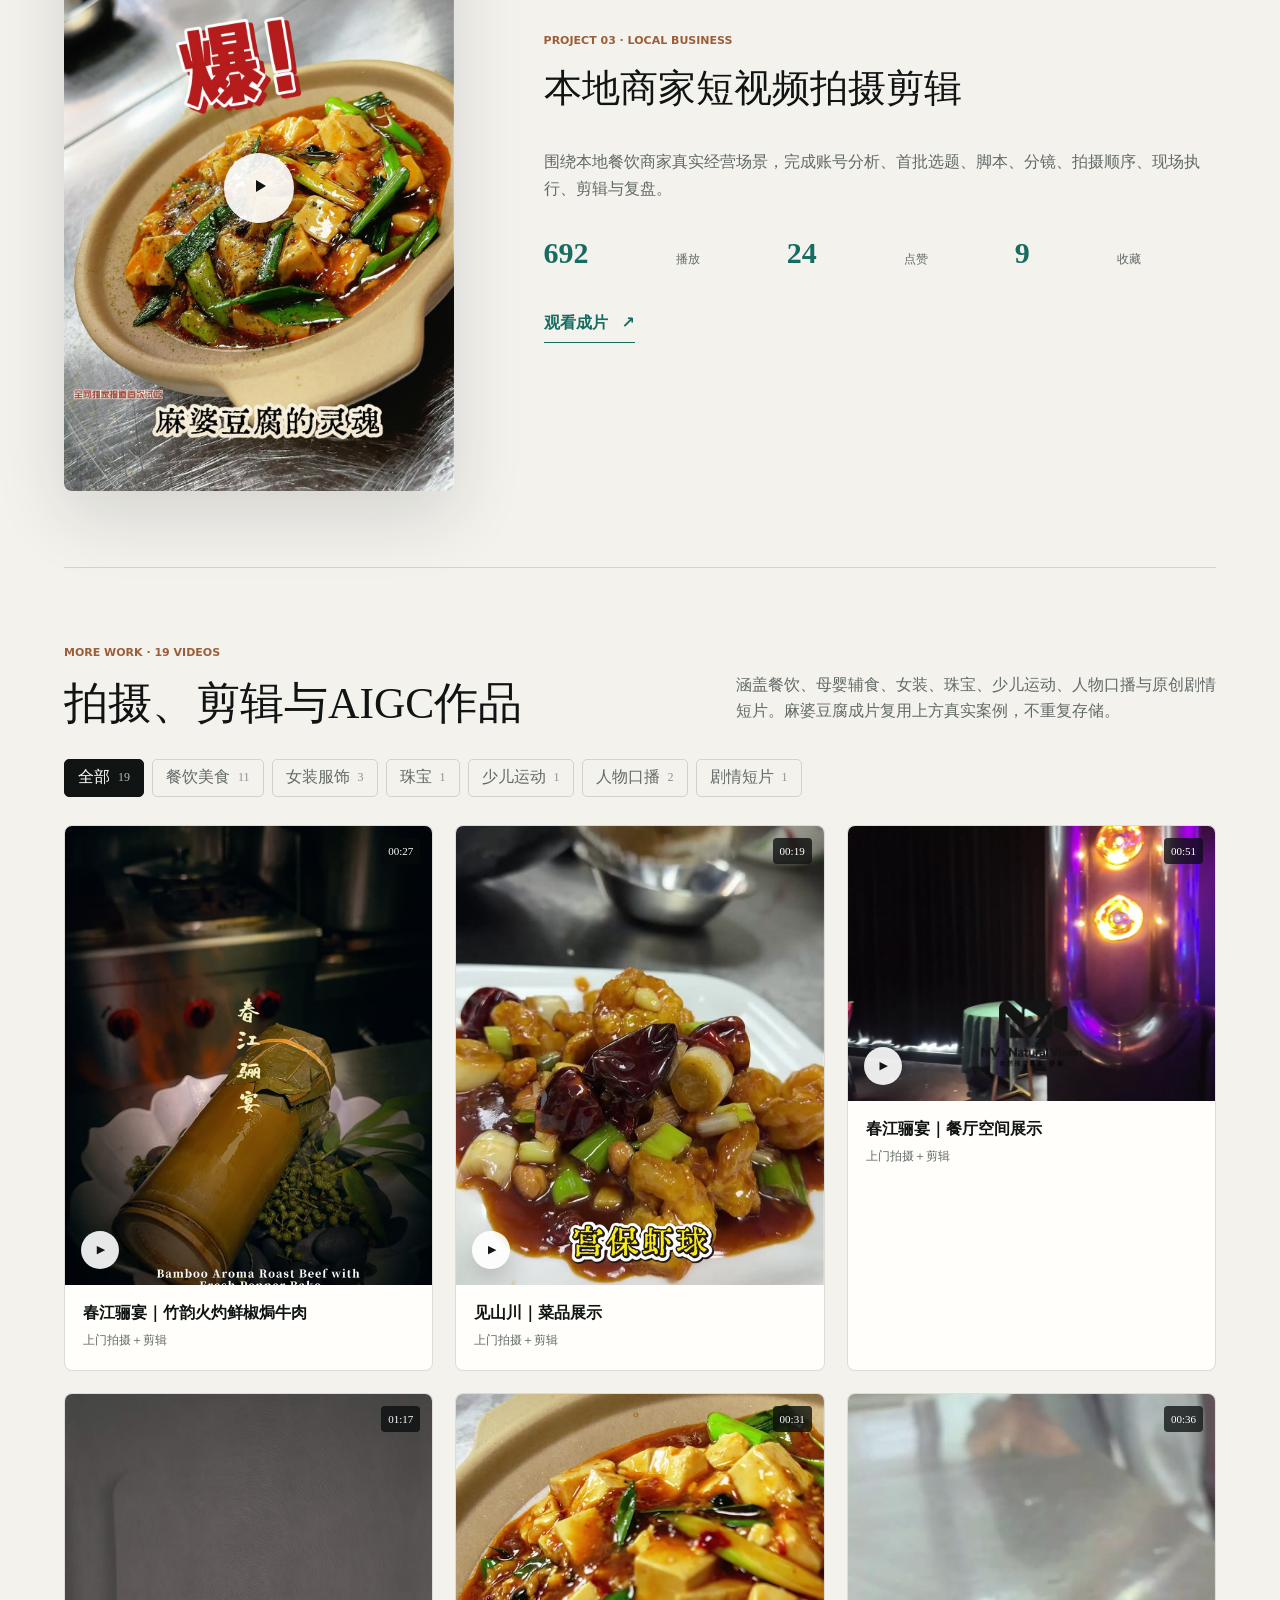
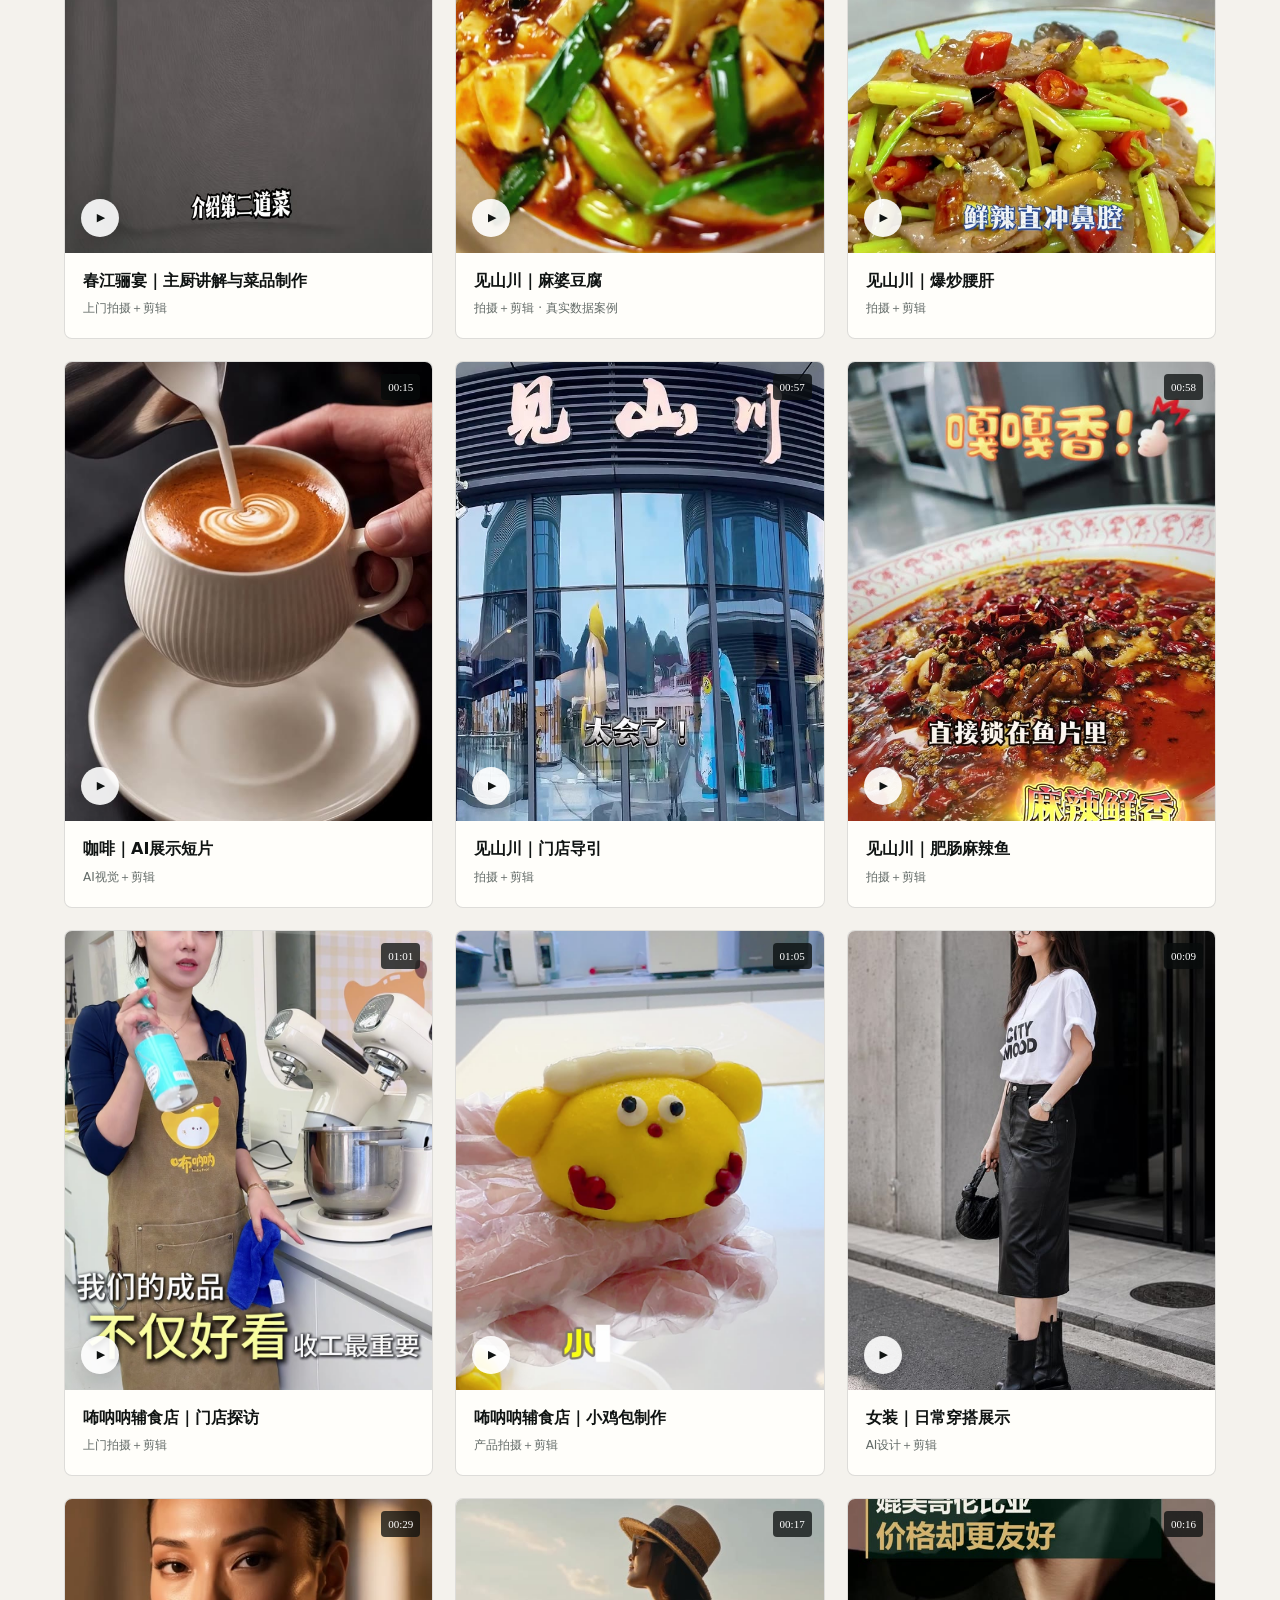
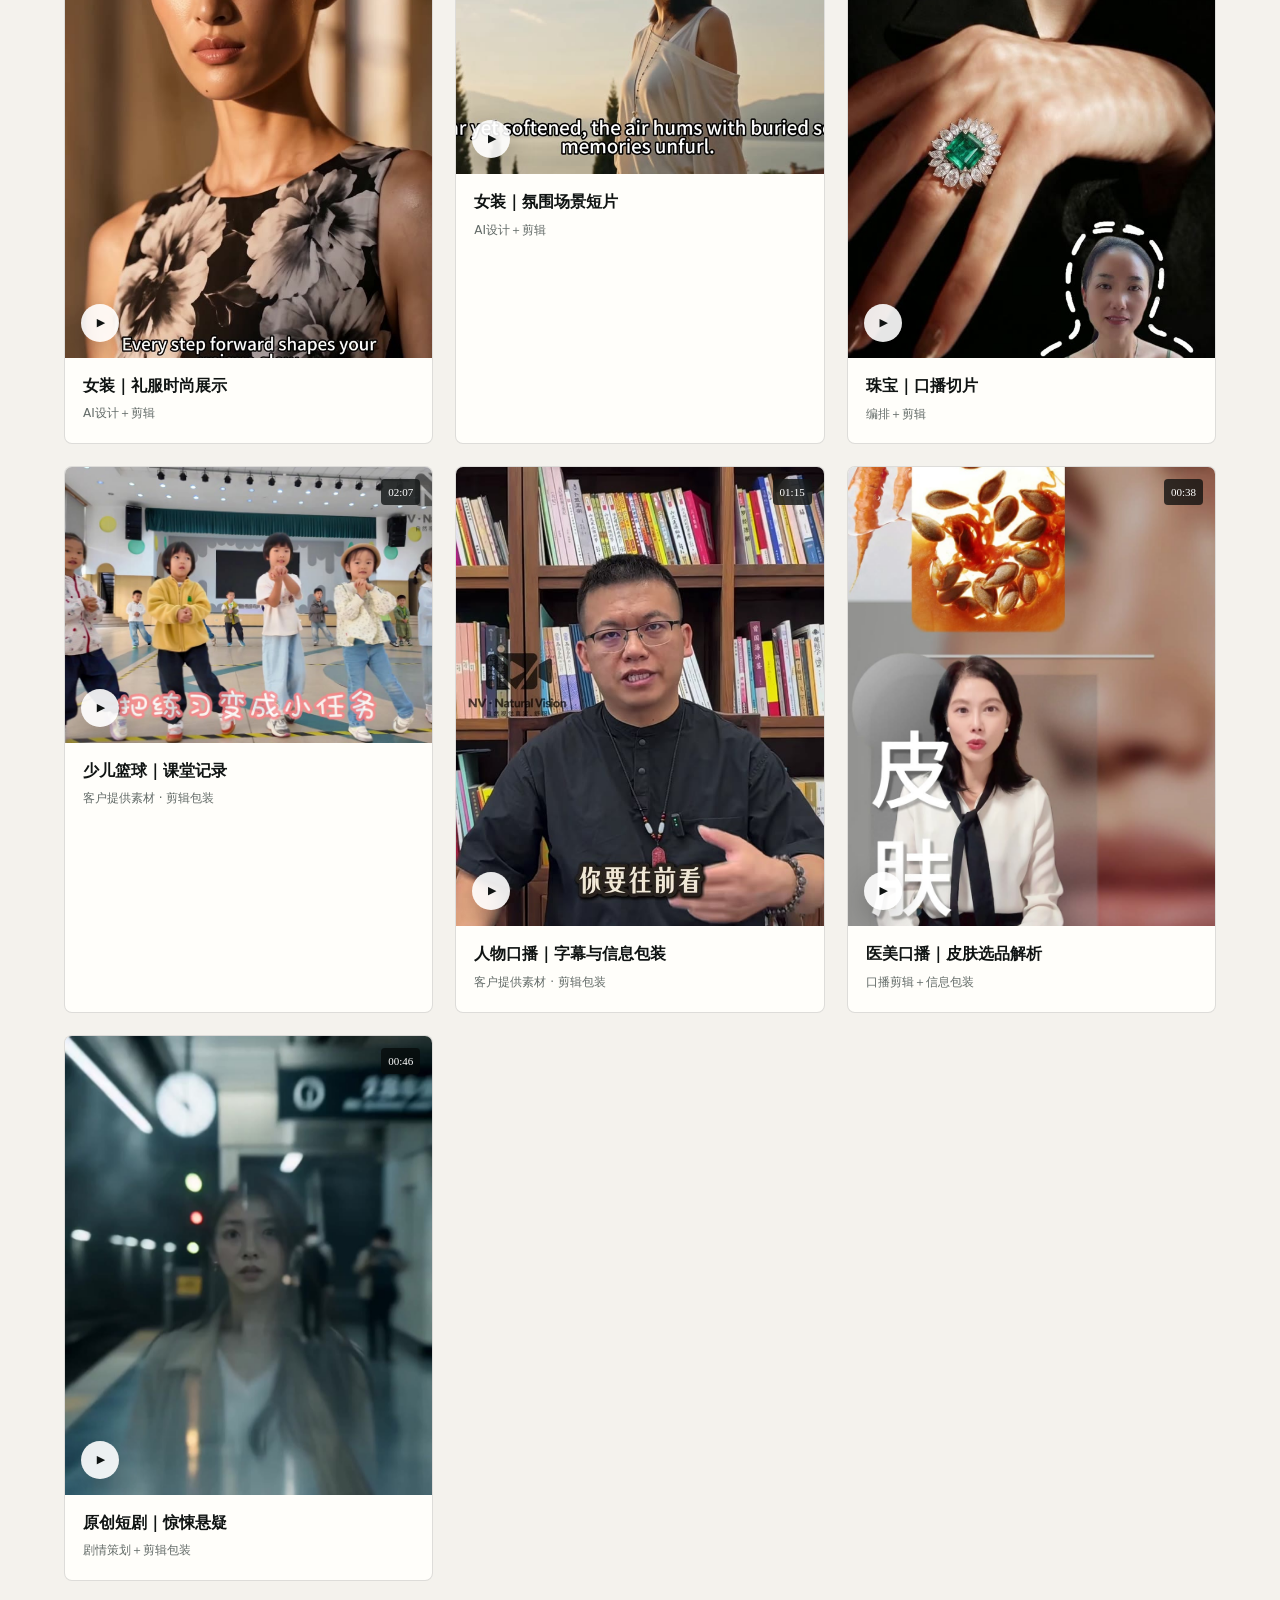
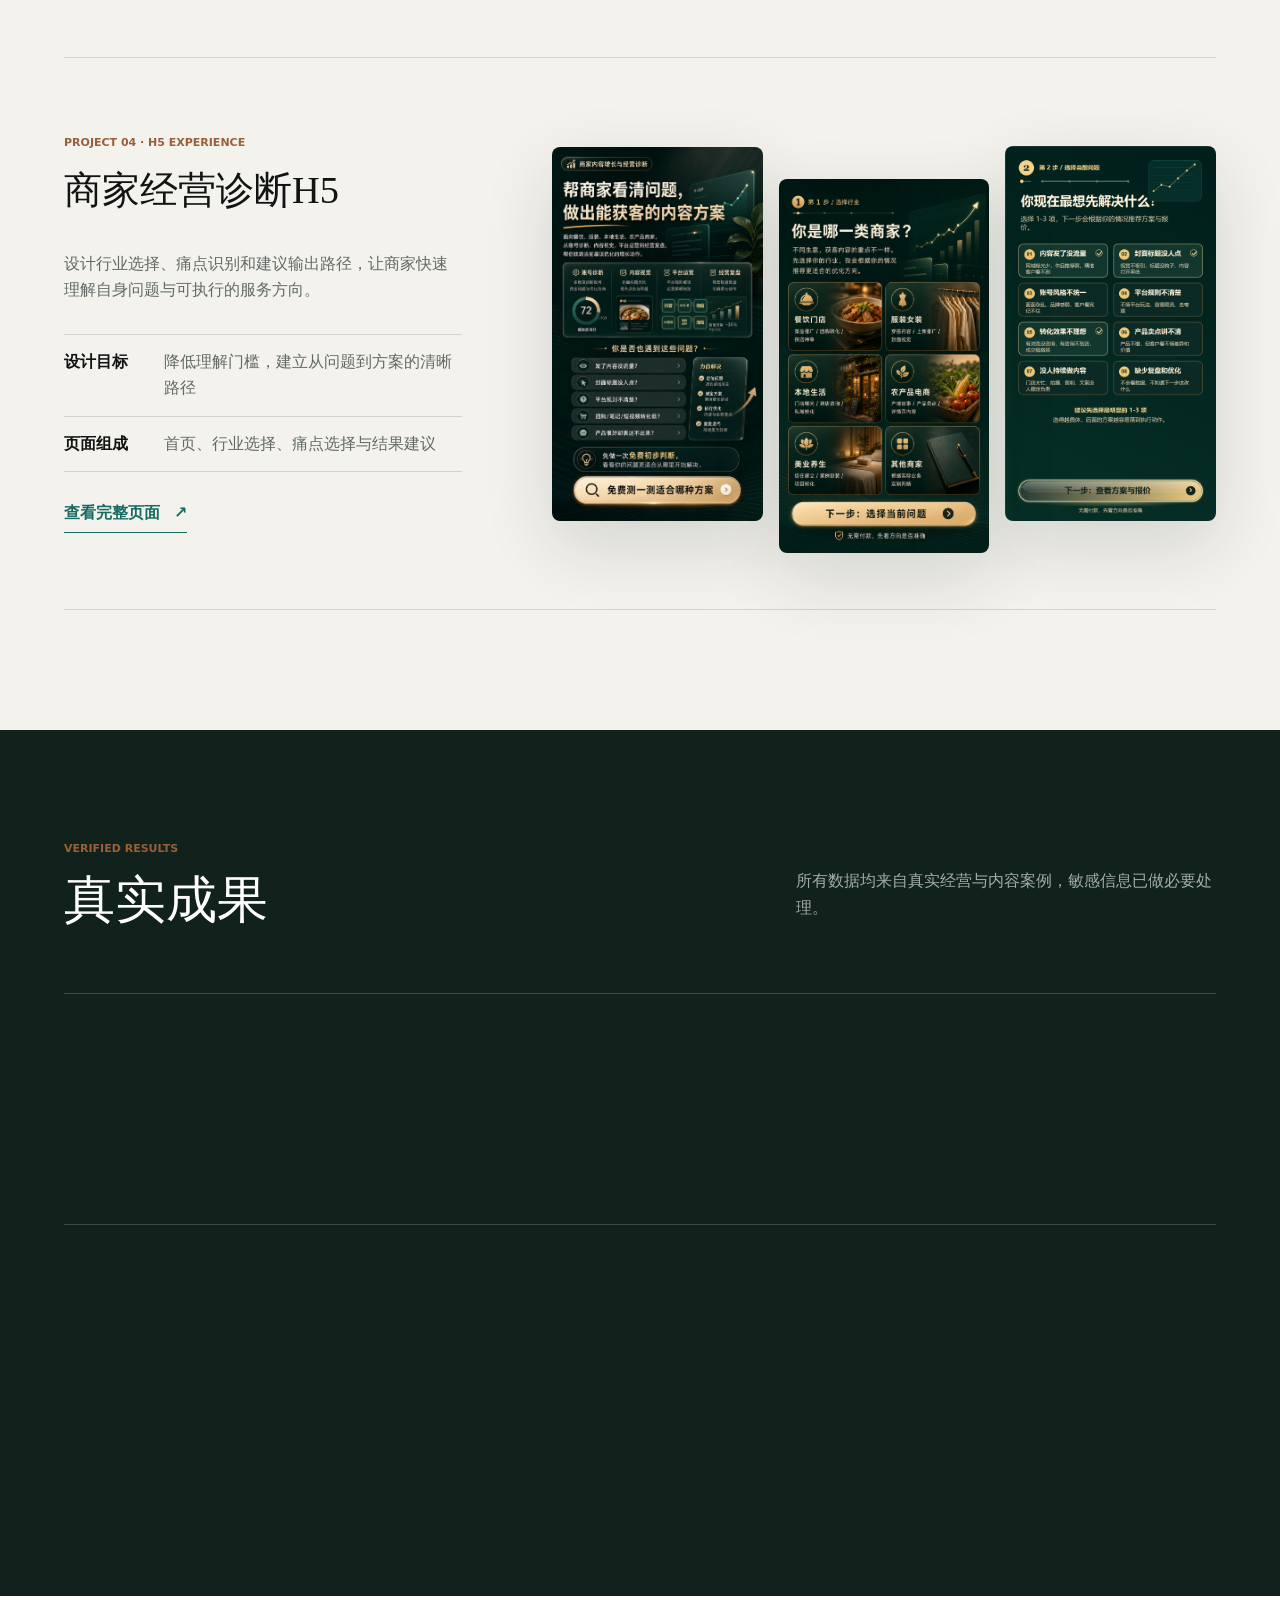
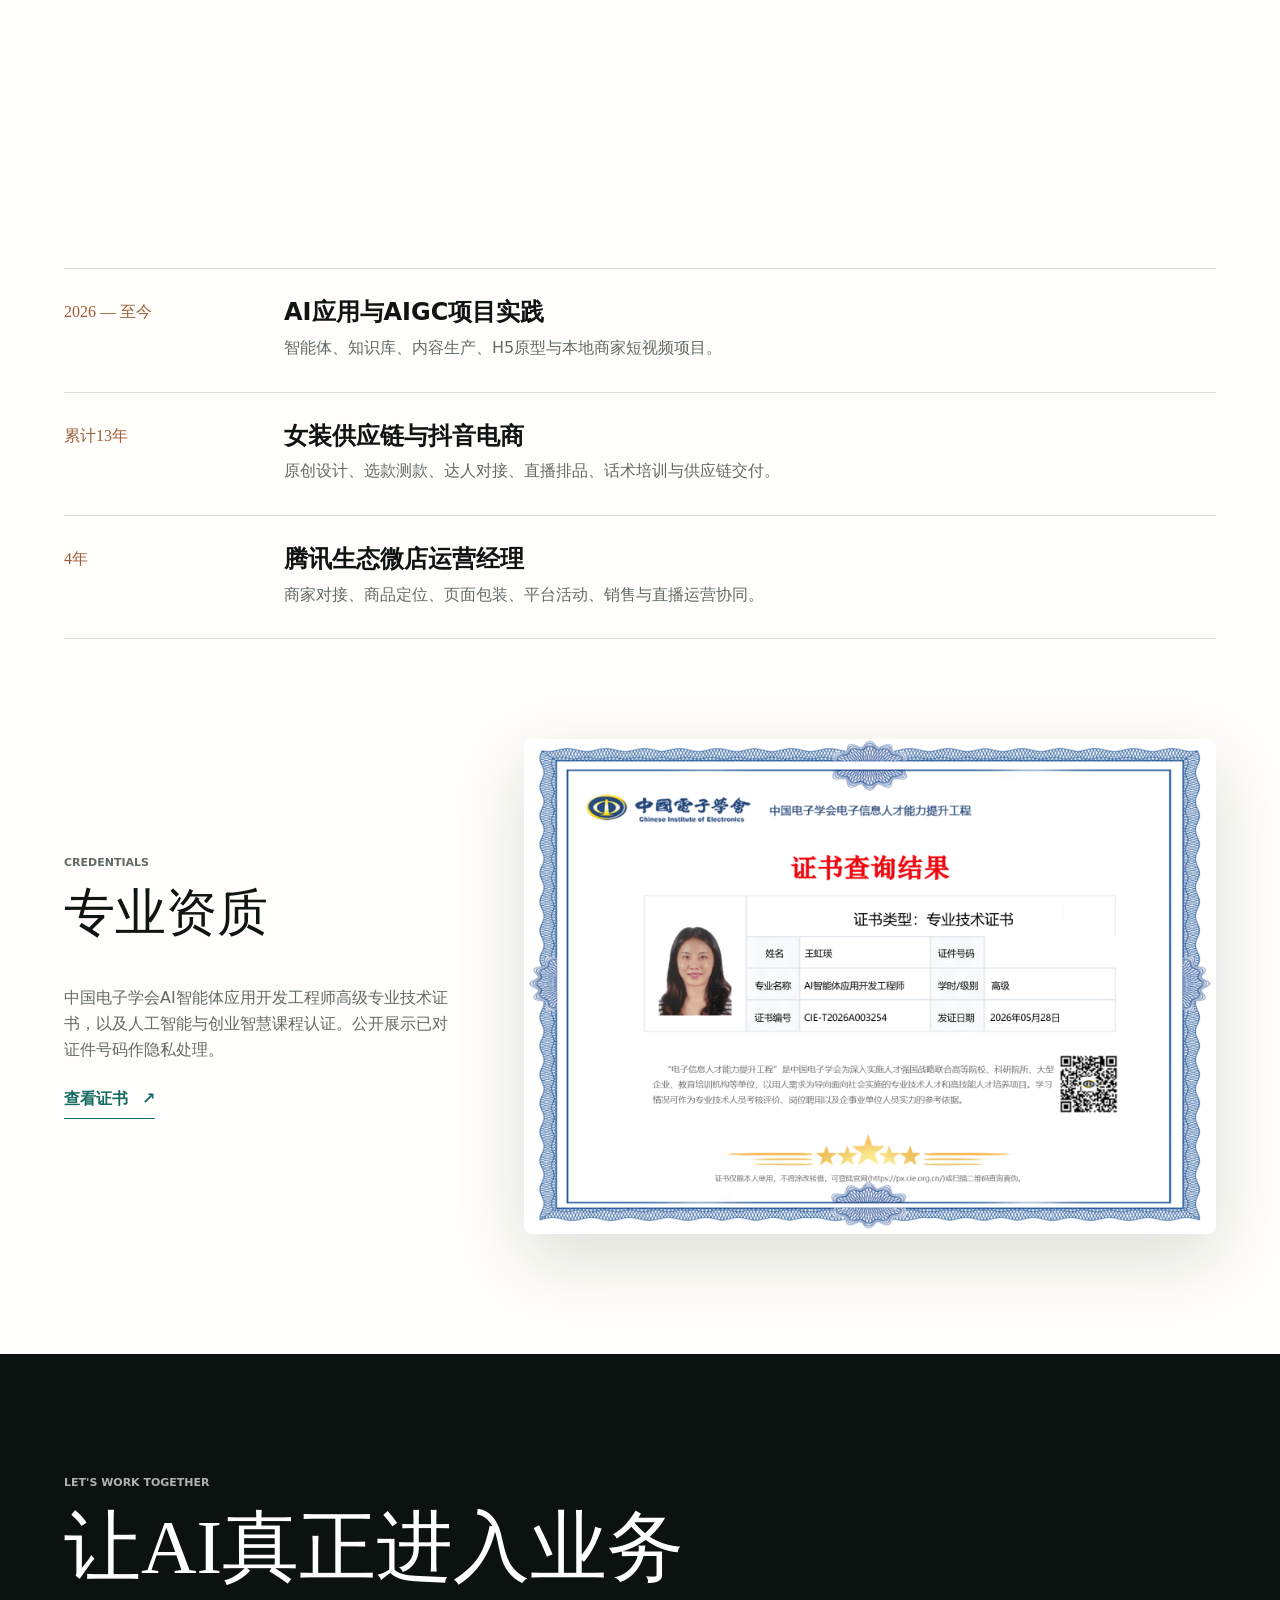
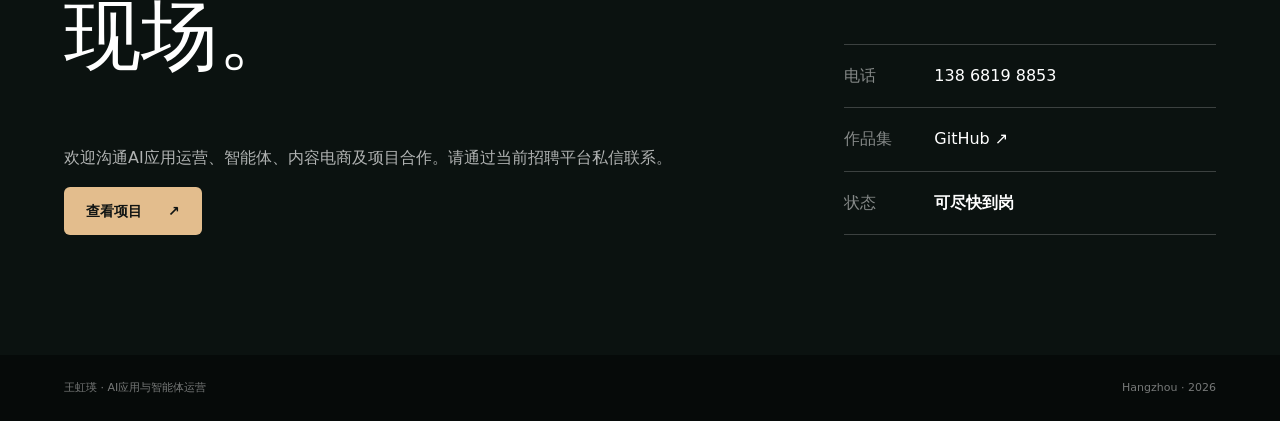
==== commit 44dd9eb5: "Add original thriller short film case" ====
--- a/index.html
+++ b/index.html
@@ -165,18 +165,19 @@
           <section class="portfolio-library reveal" id="portfolio-library" aria-labelledby="portfolio-library-title">
             <div class="portfolio-library-heading">
               <div>
-                <p class="project-index">MORE WORK · 18 VIDEOS</p>
+                <p class="project-index">MORE WORK · 19 VIDEOS</p>
                 <h3 id="portfolio-library-title">拍摄、剪辑与AIGC作品</h3>
               </div>
-              <p>涵盖餐饮、母婴辅食、女装、珠宝、少儿运动与医美口播。麻婆豆腐成片复用上方真实案例，不重复存储。</p>
+              <p>涵盖餐饮、母婴辅食、女装、珠宝、少儿运动、人物口播与原创剧情短片。麻婆豆腐成片复用上方真实案例，不重复存储。</p>
             </div>
             <div class="portfolio-filters" role="group" aria-label="筛选作品类别">
-              <button class="portfolio-filter is-active" type="button" data-work-filter="all">全部 <span>18</span></button>
+              <button class="portfolio-filter is-active" type="button" data-work-filter="all">全部 <span>19</span></button>
               <button class="portfolio-filter" type="button" data-work-filter="food">餐饮美食 <span>11</span></button>
               <button class="portfolio-filter" type="button" data-work-filter="womenswear">女装服饰 <span>3</span></button>
               <button class="portfolio-filter" type="button" data-work-filter="jewelry">珠宝 <span>1</span></button>
               <button class="portfolio-filter" type="button" data-work-filter="basketball">少儿运动 <span>1</span></button>
               <button class="portfolio-filter" type="button" data-work-filter="talking">人物口播 <span>2</span></button>
+              <button class="portfolio-filter" type="button" data-work-filter="shortfilm">剧情短片 <span>1</span></button>
             </div>
             <div class="portfolio-grid" id="portfolioGrid" aria-live="polite"></div>
           </section>
@@ -289,6 +290,6 @@
       <div class="modal-body" id="modalBody"></div>
     </dialog>
 
-    <script src="script.js?v=7"></script>
+    <script src="script.js?v=8"></script>
   </body>
 </html>
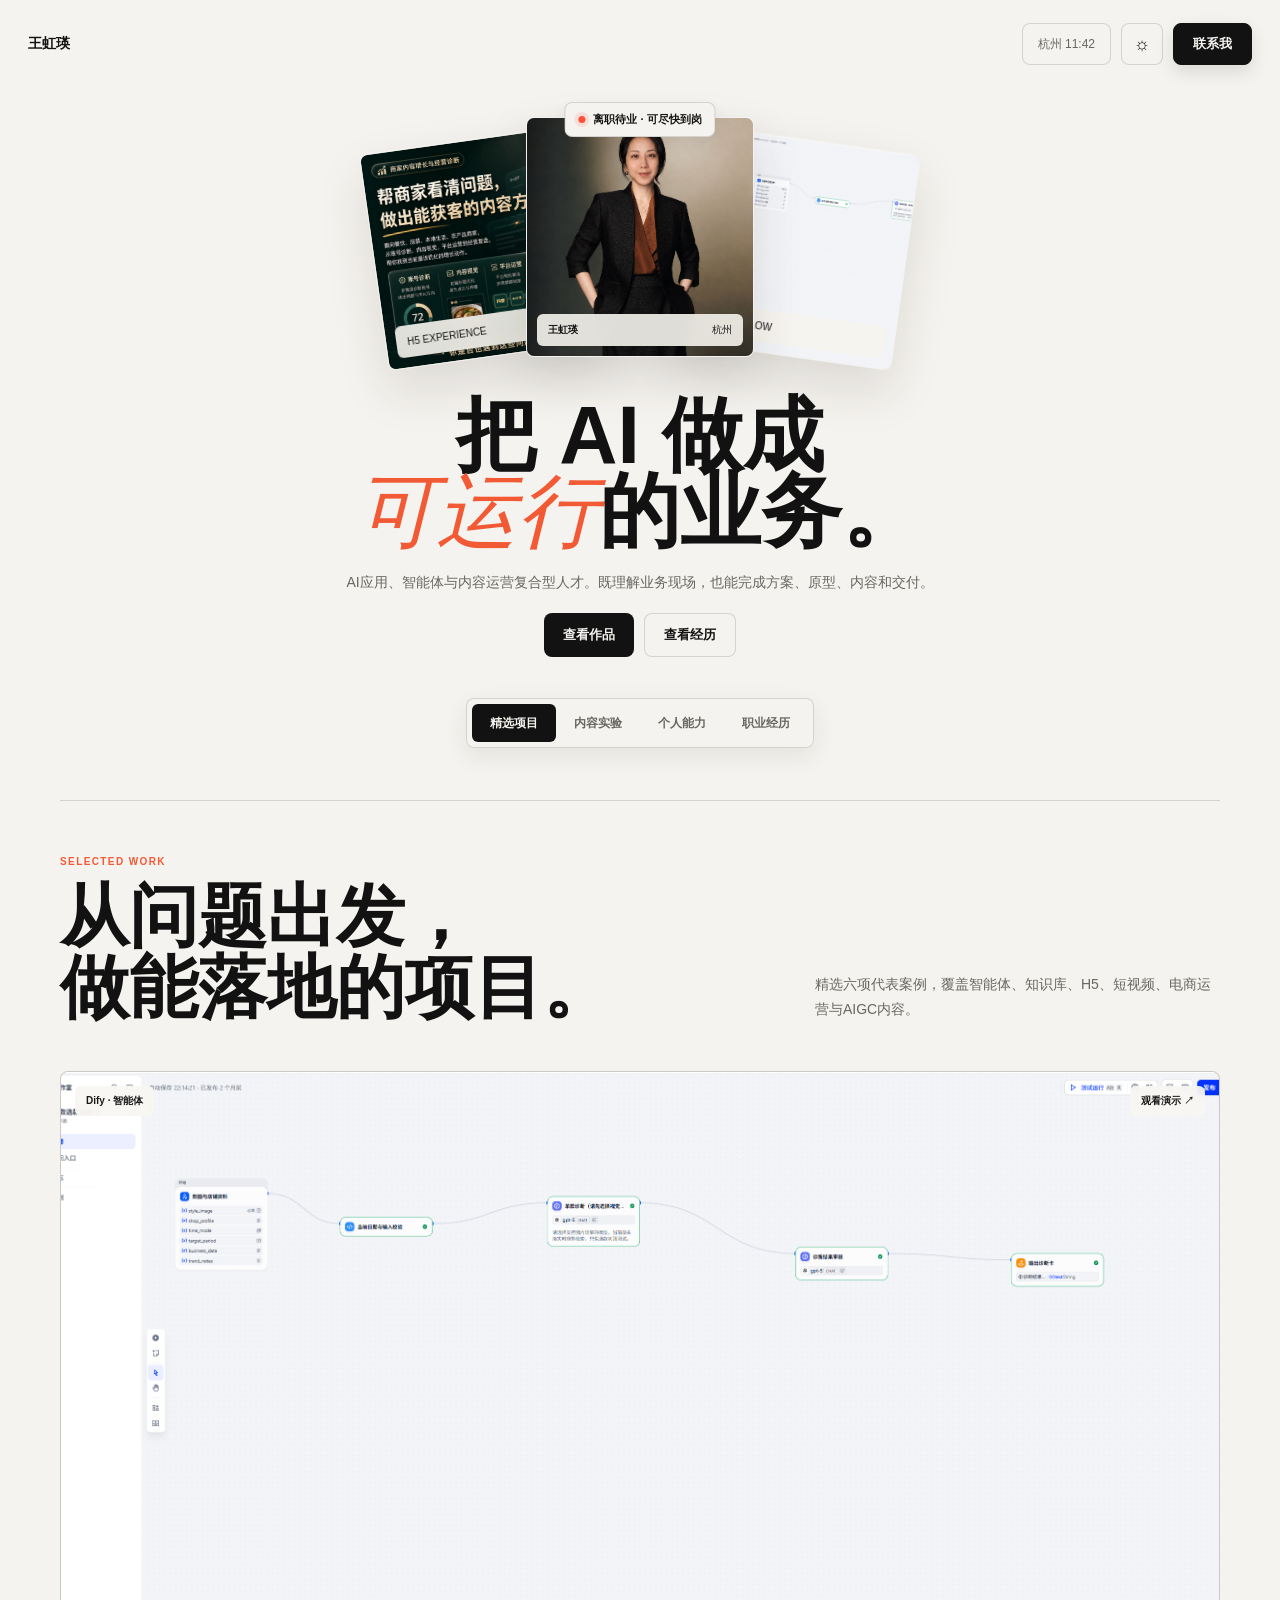
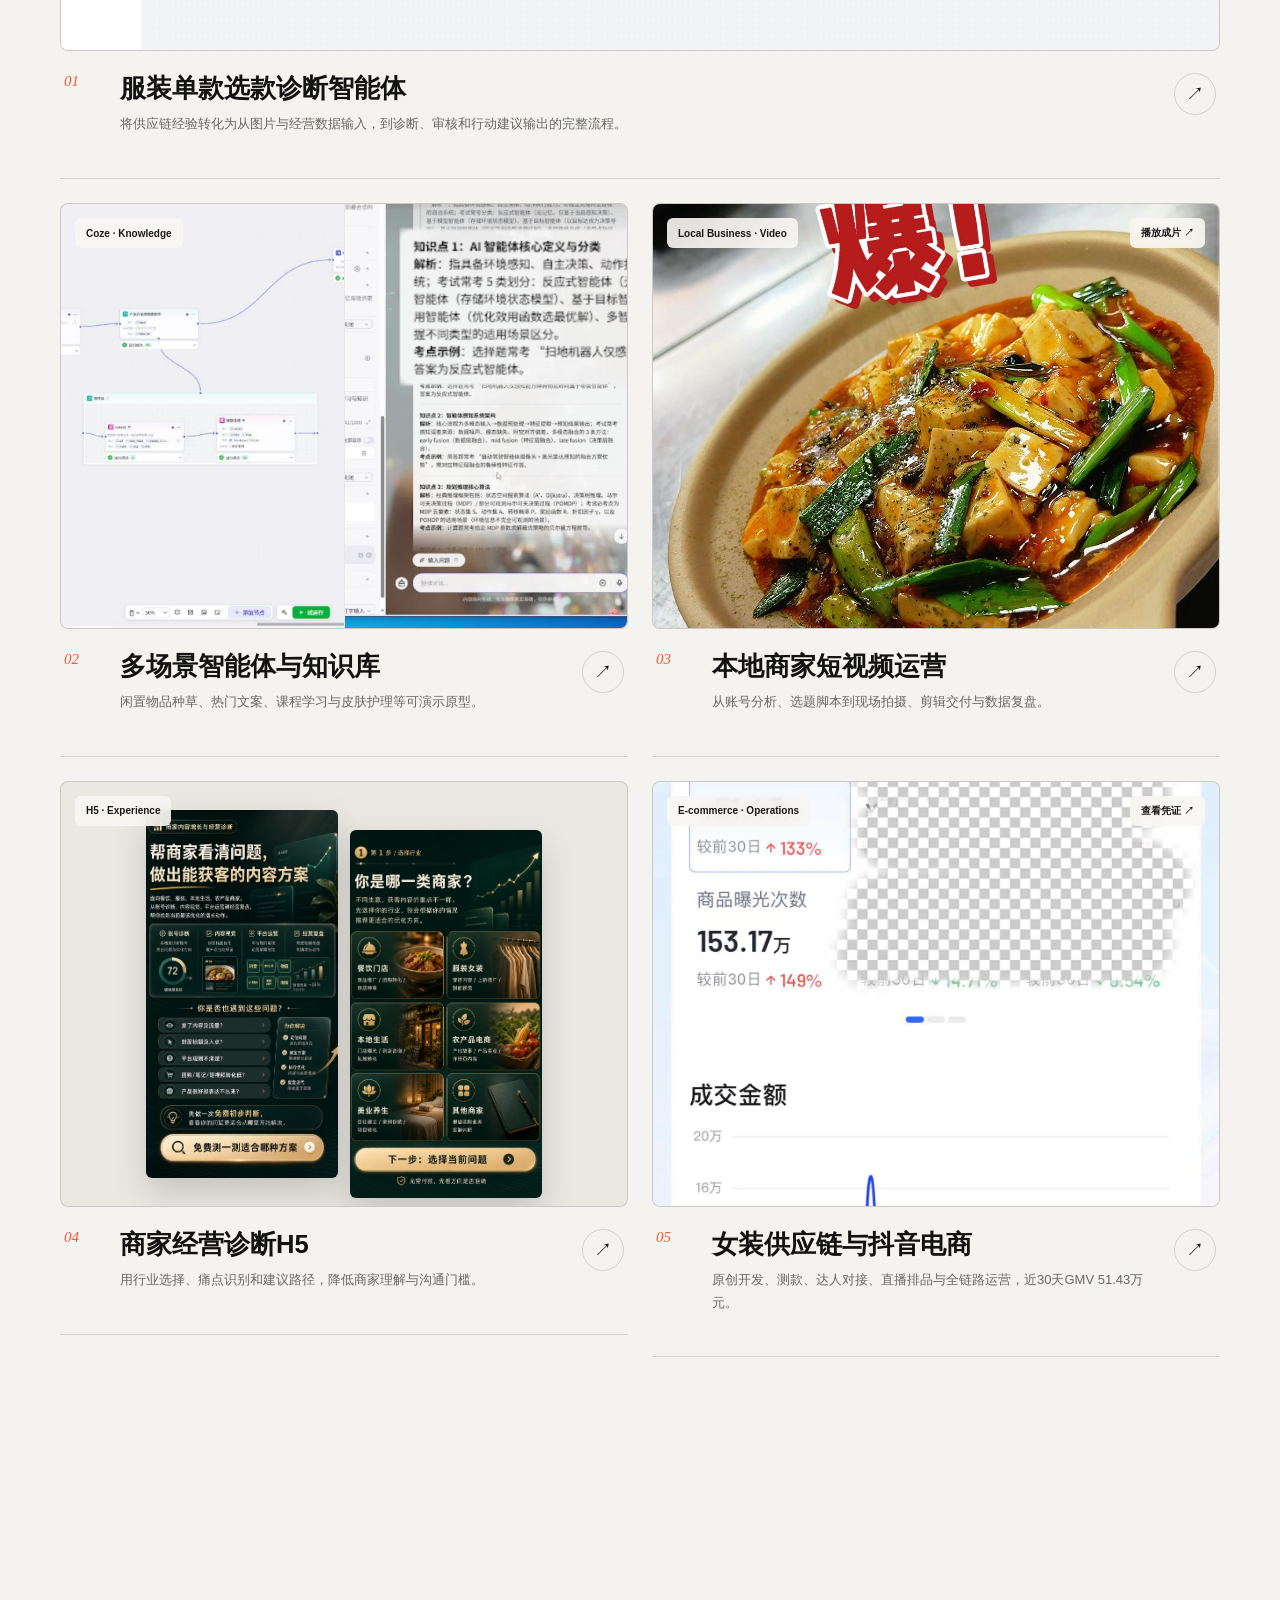
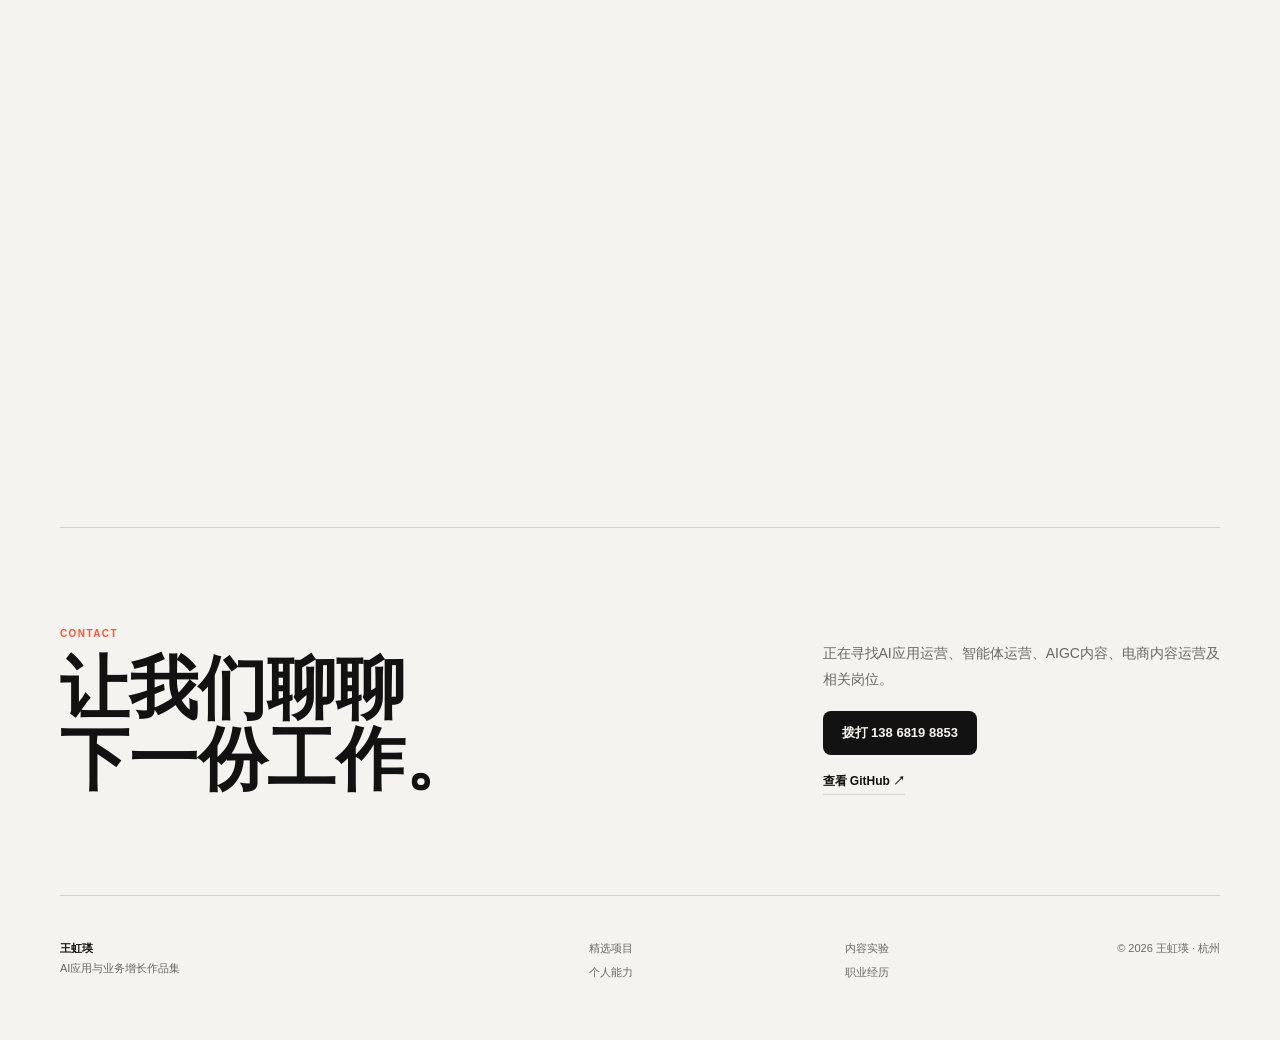
==== commit 273cccd5: "Redesign portfolio with RECTO-inspired layout" ====
--- a/index.html
+++ b/index.html
@@ -4,172 +4,126 @@
     <meta charset="UTF-8" />
     <meta name="viewport" content="width=device-width, initial-scale=1.0" />
     <meta name="description" content="王虹瑛的AI应用、智能体、AIGC内容、电商运营与短视频作品集。" />
-    <meta name="theme-color" content="#0b1210" />
-    <title>王虹瑛｜AI应用与智能体运营</title>
-    <link rel="stylesheet" href="styles.css?v=5" />
+    <meta name="theme-color" content="#f5f3ef" />
+    <title>王虹瑛｜AI应用与业务增长</title>
+    <link rel="stylesheet" href="styles.css?v=9" />
   </head>
   <body>
     <a class="skip-link" href="#main">跳到主要内容</a>
 
     <header class="site-header" id="siteHeader">
-      <a class="brand" href="#top" aria-label="返回首页">
-        <span>王虹瑛</span>
-        <small>AI应用与智能体运营</small>
-      </a>
-      <button class="nav-toggle" id="navToggle" type="button" aria-expanded="false" aria-controls="siteNav">
-        <span></span><span></span>
-        <span class="sr-only">打开导航</span>
-      </button>
-      <nav class="site-nav" id="siteNav" aria-label="主导航">
-        <a href="#about">关于我</a>
-        <a href="#projects">精选项目</a>
-        <a href="#results">真实成果</a>
-        <a href="#experience">相关经历</a>
-        <a href="#contact">联系我</a>
-      </nav>
+      <a class="brand" href="#top" aria-label="返回首页">王虹瑛</a>
+      <div class="header-actions">
+        <span class="china-time" id="chinaTime" aria-label="中国标准时间">杭州 00:00</span>
+        <button class="icon-button" id="themeToggle" type="button" aria-label="切换深浅色模式" title="切换深浅色模式"><span aria-hidden="true">☼</span></button>
+        <a class="contact-button" href="tel:13868198853">联系我</a>
+      </div>
     </header>
 
     <main id="main">
       <section class="hero" id="top" aria-labelledby="heroTitle">
-        <img class="hero-image" src="assets/images/portrait.jpg" alt="王虹瑛商务肖像" />
-        <div class="hero-shade"></div>
-        <div class="hero-content">
-          <p class="eyebrow reveal">AI APPLICATIONS · BUSINESS GROWTH</p>
-          <h1 id="heroTitle" class="reveal">
-            <span class="hero-name">王虹瑛</span>
-            <span class="hero-role-line">AI应用与智能体</span>
-            <span class="hero-role-line">运营</span>
-          </h1>
-          <p class="hero-statement reveal">
-            <span>把业务问题，</span>
-            <span>转化为可运行的智能体、</span>
-            <span>内容与增长方案。</span>
-          </p>
-          <ul class="hero-skills reveal" aria-label="核心能力">
-            <li>智能体与知识库</li>
-            <li>AIGC内容生产</li>
-            <li>短视频拍摄剪辑</li>
-            <li>电商与商品运营</li>
-          </ul>
-          <div class="hero-actions reveal">
-            <a class="button button-primary" href="#projects">查看项目 <span aria-hidden="true">↘</span></a>
-            <a class="button button-ghost" href="#portfolio-library">浏览作品案例 <span aria-hidden="true">↓</span></a>
+        <div class="hero-collage reveal" aria-label="王虹瑛与代表项目拼贴">
+          <figure class="collage-card collage-left">
+            <img src="assets/images/h5-home.png" alt="商家经营诊断H5" />
+            <figcaption>H5 EXPERIENCE</figcaption>
+          </figure>
+          <figure class="collage-card collage-center">
+            <img src="assets/images/portrait.jpg" alt="王虹瑛商务肖像" />
+            <figcaption><strong>王虹瑛</strong><span>杭州</span></figcaption>
+          </figure>
+          <figure class="collage-card collage-right">
+            <img src="assets/images/dify-workflow.png" alt="Dify服装诊断工作流" />
+            <figcaption>AI WORKFLOW</figcaption>
+          </figure>
+          <span class="availability"><i></i> 离职待业 · 可尽快到岗</span>
+        </div>
+
+        <div class="hero-copy reveal">
+          <h1 id="heroTitle">把 AI 做成<br /><em>可运行</em>的业务。</h1>
+          <p>AI应用、智能体与内容运营复合型人才。既理解业务现场，也能完成方案、原型、内容和交付。</p>
+          <div class="hero-actions">
+            <button class="button button-dark" type="button" data-tab-target="work">查看作品</button>
+            <button class="button button-light" type="button" data-tab-target="experience">查看经历</button>
           </div>
         </div>
-        <a class="scroll-cue" href="#about" aria-label="继续浏览"><span></span></a>
       </section>
 
-      <section class="capabilities section-light" id="about">
-        <div class="section-shell capabilities-layout">
-          <div class="section-intro reveal">
-            <p class="section-kicker">我的能力</p>
-            <h2>用AI与内容能力，<br />为业务带来可衡量的增长。</h2>
-            <p>不止会使用工具，更关注业务问题、执行过程和最终交付。</p>
-          </div>
-          <ol class="capability-list">
-            <li class="reveal">
-              <a class="capability-link" href="#project-dify">
-                <span>01</span>
-                <div><h3>智能体与工作流</h3><p>从业务问题出发，设计可落地的智能体与自动化流程。</p></div>
-                <b aria-hidden="true">↘</b>
-              </a>
-            </li>
-            <li class="reveal">
-              <a class="capability-link" href="#project-agents">
-                <span>02</span>
-                <div><h3>知识库与业务助手</h3><p>搭建结构化知识库，打造面向具体场景的问答与行动助手。</p></div>
-                <b aria-hidden="true">↘</b>
-              </a>
-            </li>
-            <li class="reveal">
-              <a class="capability-link" href="#project-content">
-                <span>03</span>
-                <div><h3>AIGC与短视频内容</h3><p>完成选题、脚本、分镜、拍摄、剪辑与多模型内容生产。</p></div>
-                <b aria-hidden="true">↘</b>
-              </a>
-            </li>
-            <li class="reveal">
-              <a class="capability-link" href="#results">
-                <span>04</span>
-                <div><h3>电商与商品运营</h3><p>结合内容与数据，完成选款诊断、商品运营与增长优化。</p></div>
-                <b aria-hidden="true">↘</b>
-              </a>
-            </li>
-          </ol>
-        </div>
-      </section>
-
-      <section class="projects" id="projects">
-        <div class="section-shell">
-          <div class="section-heading reveal">
-            <div><p class="section-kicker">SELECTED WORK</p><h2>精选项目</h2></div>
-            <p>真实业务场景的AI应用、智能体、内容与增长实践。</p>
-          </div>
-
-          <article class="project project-feature reveal" id="project-dify">
-            <div class="project-media media-wide">
-              <img src="assets/images/dify-workflow.png" alt="服装单款选款诊断智能体Dify工作流" loading="lazy" />
-              <button class="media-action" type="button" data-video="assets/videos/dify-demo.mp4" data-title="服装单款选款诊断智能体演示">
-                <span class="play-mark" aria-hidden="true"></span><span>观看演示</span>
-              </button>
-            </div>
-            <div class="project-copy">
-              <p class="project-index">PROJECT 01 · DIFY</p>
-              <h3>服装单款选款诊断智能体</h3>
-              <p>将服装供应链经验转化为可复用的诊断流程，从图片、店铺资料、经营数据和趋势信息中输出款式特征、风险与行动建议。</p>
-              <dl class="project-facts">
-                <div><dt>我的角色</dt><dd>需求梳理、流程设计、提示词与审核规则、测试优化</dd></div>
-                <div><dt>关键流程</dt><dd>输入校验 → 视觉诊断 → 结果审核 → 诊断卡输出</dd></div>
-              </dl>
-              <button class="text-button" type="button" data-gallery="dify">查看流程截图 <span aria-hidden="true">↗</span></button>
-            </div>
-          </article>
-
-          <article class="project project-split reveal" id="project-agents">
-            <div class="project-media media-stack">
-              <img src="assets/images/coze-agent.jpg" alt="扣子编程智能体工作流与输出" loading="lazy" />
-              <img src="assets/images/knowledge-base.jpg" alt="AI课程知识库学习助手回答对比" loading="lazy" />
-            </div>
-            <div class="project-copy">
-              <p class="project-index">PROJECT 02 · COZE / KNOWLEDGE</p>
-              <h3>多场景智能体与知识库原型</h3>
-              <p>独立完成闲置物品种草官、链接生成热门文案、AI课程知识库学习助手和皮肤护理咨询助手等原型。</p>
-              <ul class="plain-list">
-                <li>角色设定与输入输出设计</li>
-                <li>知识库配置与检索回答约束</li>
-                <li>工作流测试与客户端演示</li>
-              </ul>
-              <div class="inline-actions">
-                <button class="text-button" type="button" data-video="assets/videos/coze-demo.mp4" data-title="闲置物品种草官演示">智能体演示 ↗</button>
-                <button class="text-button" type="button" data-video="assets/videos/knowledge-demo.mp4" data-title="AI课程知识库学习助手演示">知识库演示 ↗</button>
-              </div>
-            </div>
-          </article>
-
-          <article class="project project-video reveal" id="project-content">
-            <div class="project-media media-portrait">
-              <img src="assets/images/merchant-video-cover.jpg" alt="本地餐饮商家短视频封面" loading="lazy" />
-              <button class="video-play" type="button" data-video="assets/videos/merchant-demo.mp4" data-title="本地餐饮商家短视频成片">
-                <span class="play-mark" aria-hidden="true"></span><span class="sr-only">播放视频</span>
-              </button>
-            </div>
-            <div class="project-copy">
-              <p class="project-index">PROJECT 03 · LOCAL BUSINESS</p>
-              <h3>本地商家短视频拍摄剪辑</h3>
-              <p>围绕本地餐饮商家真实经营场景，完成账号分析、首批选题、脚本、分镜、拍摄顺序、现场执行、剪辑与复盘。</p>
-              <div class="project-result"><strong>692</strong><span>播放</span><strong>24</strong><span>点赞</span><strong>9</strong><span>收藏</span></div>
-              <button class="text-button" type="button" data-video="assets/videos/merchant-demo.mp4" data-title="本地餐饮商家短视频成片">观看成片 <span aria-hidden="true">↗</span></button>
-            </div>
-          </article>
-
-          <section class="portfolio-library reveal" id="portfolio-library" aria-labelledby="portfolio-library-title">
-            <div class="portfolio-library-heading">
-              <div>
-                <p class="project-index">MORE WORK · 19 VIDEOS</p>
-                <h3 id="portfolio-library-title">拍摄、剪辑与AIGC作品</h3>
-              </div>
-              <p>涵盖餐饮、母婴辅食、女装、珠宝、少儿运动、人物口播与原创剧情短片。麻婆豆腐成片复用上方真实案例，不重复存储。</p>
-            </div>
+      <section class="portfolio-sections" aria-labelledby="sectionTabsTitle">
+        <h2 class="sr-only" id="sectionTabsTitle">作品集栏目</h2>
+        <div class="section-tabs" role="tablist" aria-label="作品集栏目">
+          <button class="section-tab is-active" id="tab-work" role="tab" aria-selected="true" aria-controls="panel-work" data-tab="work">精选项目</button>
+          <button class="section-tab" id="tab-explorations" role="tab" aria-selected="false" aria-controls="panel-explorations" data-tab="explorations">内容实验</button>
+          <button class="section-tab" id="tab-profile" role="tab" aria-selected="false" aria-controls="panel-profile" data-tab="profile">个人能力</button>
+          <button class="section-tab" id="tab-experience" role="tab" aria-selected="false" aria-controls="panel-experience" data-tab="experience">职业经历</button>
+        </div>
+
+        <div class="tab-panels">
+          <section class="tab-panel is-active" id="panel-work" role="tabpanel" aria-labelledby="tab-work" tabindex="0">
+            <div class="panel-heading reveal">
+              <div><p class="eyebrow">SELECTED WORK</p><h2>从问题出发，<br />做能落地的项目。</h2></div>
+              <p>精选六项代表案例，覆盖智能体、知识库、H5、短视频、电商运营与AIGC内容。</p>
+            </div>
+
+            <div class="work-grid">
+              <article class="work-card work-card-large reveal">
+                <div class="work-media">
+                  <img src="assets/images/dify-workflow.png" alt="服装单款选款诊断智能体工作流" loading="lazy" />
+                  <span class="media-label">Dify · 智能体</span>
+                  <button class="media-link" type="button" data-video="assets/videos/dify-demo.mp4" data-title="服装单款选款诊断智能体演示">观看演示 ↗</button>
+                </div>
+                <div class="work-copy"><span>01</span><div><h3>服装单款选款诊断智能体</h3><p>将供应链经验转化为从图片与经营数据输入，到诊断、审核和行动建议输出的完整流程。</p></div><button class="arrow-button" type="button" data-gallery="dify" aria-label="查看服装诊断工作流截图">↗</button></div>
+              </article>
+
+              <article class="work-card reveal">
+                <div class="work-media media-pair">
+                  <img src="assets/images/coze-agent.jpg" alt="扣子智能体项目" loading="lazy" />
+                  <img src="assets/images/knowledge-base.jpg" alt="AI课程知识库助手" loading="lazy" />
+                  <span class="media-label">Coze · Knowledge</span>
+                </div>
+                <div class="work-copy"><span>02</span><div><h3>多场景智能体与知识库</h3><p>闲置物品种草、热门文案、课程学习与皮肤护理等可演示原型。</p></div><button class="arrow-button" type="button" data-video="assets/videos/coze-demo.mp4" data-title="多场景智能体演示">↗</button></div>
+              </article>
+
+              <article class="work-card reveal">
+                <div class="work-media">
+                  <img src="assets/images/merchant-video-cover.jpg" alt="本地餐饮商家短视频" loading="lazy" />
+                  <span class="media-label">Local Business · Video</span>
+                  <button class="media-link" type="button" data-video="assets/videos/merchant-demo.mp4" data-title="本地餐饮商家短视频成片">播放成片 ↗</button>
+                </div>
+                <div class="work-copy"><span>03</span><div><h3>本地商家短视频运营</h3><p>从账号分析、选题脚本到现场拍摄、剪辑交付与数据复盘。</p></div><button class="arrow-button" type="button" data-proof="assets/images/proof-video.png" data-title="本地商家短视频实测数据">↗</button></div>
+              </article>
+
+              <article class="work-card reveal">
+                <div class="work-media media-h5">
+                  <img src="assets/images/h5-home.png" alt="商家经营诊断H5首页" loading="lazy" />
+                  <img src="assets/images/h5-industry.png" alt="商家经营诊断H5行业选择页" loading="lazy" />
+                  <span class="media-label">H5 · Experience</span>
+                </div>
+                <div class="work-copy"><span>04</span><div><h3>商家经营诊断H5</h3><p>用行业选择、痛点识别和建议路径，降低商家理解与沟通门槛。</p></div><button class="arrow-button" type="button" data-gallery="h5" aria-label="查看H5完整页面">↗</button></div>
+              </article>
+
+              <article class="work-card reveal">
+                <div class="work-media">
+                  <img src="assets/images/proof-gmv.jpg" alt="女装电商经营数据" loading="lazy" />
+                  <span class="media-label">E-commerce · Operations</span>
+                  <button class="media-link" type="button" data-gallery="sales-stages">查看凭证 ↗</button>
+                </div>
+                <div class="work-copy"><span>05</span><div><h3>女装供应链与抖音电商</h3><p>原创开发、测款、达人对接、直播排品与全链路运营，近30天GMV 51.43万元。</p></div><button class="arrow-button" type="button" data-gallery="sales-stages" aria-label="查看电商经营数据">↗</button></div>
+              </article>
+
+              <article class="work-card work-card-wide reveal">
+                <div class="work-media media-strip">
+                  <img src="assets/portfolio/posters/womenswear-ai-01.jpg" alt="AIGC女装内容" loading="lazy" />
+                  <img src="assets/portfolio/posters/coffee-ai.jpg" alt="AIGC咖啡内容" loading="lazy" />
+                  <img src="assets/portfolio/posters/thriller-short-film.jpg" alt="原创惊悚短剧" loading="lazy" />
+                  <span class="media-label">AIGC · Short Video</span>
+                </div>
+                <div class="work-copy"><span>06</span><div><h3>AIGC与短视频内容生产</h3><p>覆盖选题、脚本、分镜、拍摄、剪辑、多模型视觉生成和剧情短片制作。</p></div><button class="arrow-button" type="button" data-tab-target="explorations" aria-label="浏览全部视频作品">↗</button></div>
+              </article>
+            </div>
+          </section>
+
+          <section class="tab-panel" id="panel-explorations" role="tabpanel" aria-labelledby="tab-explorations" tabindex="0" hidden>
+            <div class="panel-heading compact reveal"><div><p class="eyebrow">EXPLORATIONS · 19 VIDEOS</p><h2>内容实验</h2></div><p>拍摄、剪辑、AIGC与剧情创作。点击作品即可播放完整视频。</p></div>
             <div class="portfolio-filters" role="group" aria-label="筛选作品类别">
               <button class="portfolio-filter is-active" type="button" data-work-filter="all">全部 <span>19</span></button>
               <button class="portfolio-filter" type="button" data-work-filter="food">餐饮美食 <span>11</span></button>
@@ -182,114 +136,65 @@
             <div class="portfolio-grid" id="portfolioGrid" aria-live="polite"></div>
           </section>
 
-          <article class="project project-h5 reveal">
-            <div class="project-copy">
-              <p class="project-index">PROJECT 04 · H5 EXPERIENCE</p>
-              <h3>商家经营诊断H5</h3>
-              <p>设计行业选择、痛点识别和建议输出路径，让商家快速理解自身问题与可执行的服务方向。</p>
-              <dl class="project-facts compact">
-                <div><dt>设计目标</dt><dd>降低理解门槛，建立从问题到方案的清晰路径</dd></div>
-                <div><dt>页面组成</dt><dd>首页、行业选择、痛点选择与结果建议</dd></div>
-              </dl>
-              <button class="text-button" type="button" data-gallery="h5">查看完整页面 <span aria-hidden="true">↗</span></button>
-            </div>
-            <div class="phone-gallery" aria-label="H5页面预览">
-              <img src="assets/images/h5-home.png" alt="商家经营诊断H5首页" loading="lazy" />
-              <img src="assets/images/h5-industry.png" alt="商家经营诊断H5行业选择页" loading="lazy" />
-              <img src="assets/images/h5-painpoints.png" alt="商家经营诊断H5痛点选择页" loading="lazy" />
-            </div>
-          </article>
+          <section class="tab-panel" id="panel-profile" role="tabpanel" aria-labelledby="tab-profile" tabindex="0" hidden>
+            <div class="profile-gallery reveal">
+              <figure class="profile-photo-main"><img src="assets/images/portrait.jpg" alt="王虹瑛个人肖像" /></figure>
+              <figure><img src="assets/images/dify-input.png" alt="服装诊断应用输入界面" loading="lazy" /></figure>
+              <figure><img src="assets/portfolio/posters/chunjiang-beef.jpg" alt="本地餐饮拍摄作品" loading="lazy" /></figure>
+              <div class="profile-dots" aria-hidden="true"><span></span><span></span><span></span></div>
+            </div>
+            <div class="profile-intro reveal">
+              <div><p class="eyebrow">PROFILE</p><h2>你好，我是王虹瑛。</h2><p class="profile-lead">一名既懂业务经营，也能把AI工具变成实际方案的复合型运营人才。</p></div>
+              <div class="profile-story"><p>我拥有服装供应链、电商运营、商家服务与团队管理经验。近年持续实践Dify、扣子、知识库、AIGC和H5，将真实行业经验沉淀为可运行的应用原型与内容产品。</p><p>我擅长站在经营者和用户两端思考：先把问题说清楚，再选择合适的工具，完成从需求梳理、方案设计到测试交付的全过程。</p></div>
+            </div>
+            <div class="principles reveal">
+              <article><span>01</span><h3>业务理解</h3><p>先找到真实问题，再决定是否需要AI。</p></article>
+              <article><span>02</span><h3>完整交付</h3><p>从方案、原型到内容和演示，形成可验证结果。</p></article>
+              <article><span>03</span><h3>内容审美</h3><p>兼顾信息表达、视觉质感与实际转化目标。</p></article>
+              <article><span>04</span><h3>持续复盘</h3><p>根据使用反馈和数据表现调整执行链路。</p></article>
+            </div>
+            <div class="toolkit reveal"><span>工具与能力</span><p>ChatGPT · Claude · Gemini · DeepSeek · Dify · Coze · MidJourney · Stable Diffusion · 剪映 · HTML/CSS · GitHub</p></div>
+          </section>
+
+          <section class="tab-panel" id="panel-experience" role="tabpanel" aria-labelledby="tab-experience" tabindex="0" hidden>
+            <div class="experience-heading reveal"><div><p class="eyebrow">EXPERIENCE</p><h2>经历与成果</h2></div><p>长期经营经验与AI应用能力交汇，理解业务，也能推动执行。</p></div>
+            <div class="experience-metrics reveal">
+              <div><strong>13+</strong><span>年服装与商品经验</span></div>
+              <div><strong>4</strong><span>年腾讯生态微店运营</span></div>
+              <div><strong>51.43万</strong><span>女装项目近30天GMV</span></div>
+              <div><strong>19</strong><span>支公开内容作品</span></div>
+            </div>
+            <div class="timeline reveal">
+              <div class="timeline-start"><span>职业起点</span><strong>2010</strong></div>
+              <article><div class="timeline-date"><span>长期实践</span><small>服装与电商</small></div><div><p class="timeline-type">SUPPLY CHAIN / E-COMMERCE</p><h3>女装供应链与抖音电商</h3><p>原创设计开发、选面料、制版改版、样衣大货、选款测款、达人对接、直播排品、主播培训与售后管理。</p><ul><li>原创单品类目TOP2 / TOP8</li><li>多阶段成交11.28–15.58万元</li></ul></div></article>
+              <article><div class="timeline-date"><span>4年</span><small>腾讯生态</small></div><div><p class="timeline-type">PLATFORM OPERATIONS</p><h3>微店运营经理</h3><p>负责商家拓展与对接、产品定位包装、平台活动、直播协同和销售转化，推动商家从入驻到持续经营。</p></div></article>
+              <article><div class="timeline-date"><span>2025 — 至今</span><small>AI应用</small></div><div><p class="timeline-type">AI APPLICATIONS / CONTENT</p><h3>AI应用与AIGC项目实践</h3><p>独立完成智能体、知识库、工作流、H5原型、图文视频内容及本地商家项目。</p><ul><li>Dify与扣子智能体原型</li><li>19支短视频与AIGC作品</li></ul></div></article>
+            </div>
+            <div class="credentials reveal">
+              <div><p class="eyebrow">CREDENTIALS</p><h2>专业资质</h2><p>AI智能体应用开发工程师高级专业技术证书，以及人工智能与创业智慧课程认证。</p><button class="button button-dark" type="button" data-gallery="certificates">查看证书</button></div>
+              <button class="certificate-preview" type="button" data-gallery="certificates" aria-label="查看专业证书"><img src="assets/images/certificate-ai-agent.png" alt="AI智能体应用开发工程师高级专业技术证书" loading="lazy" /></button>
+            </div>
+          </section>
         </div>
       </section>
 
-      <section class="results" id="results">
-        <div class="section-shell">
-          <div class="section-heading inverse reveal">
-            <div><p class="section-kicker">VERIFIED RESULTS</p><h2>真实成果</h2></div>
-            <p>所有数据均来自真实经营与内容案例，敏感信息已做必要处理。</p>
-          </div>
-          <div class="metrics">
-            <button class="metric reveal" type="button" data-proof="assets/images/proof-gmv.jpg" data-title="女装项目近30天经营数据">
-              <strong data-count="51.43" data-suffix="万元">51.43万元</strong><span>女装项目近30天GMV</span><small>查看数据凭证 ↗</small>
-            </button>
-            <button class="metric reveal" type="button" data-proof="assets/images/proof-gmv.jpg" data-title="女装项目同期商品曝光">
-              <strong data-count="153.17" data-suffix="万">153.17万</strong><span>同期商品曝光</span><small>查看数据凭证 ↗</small>
-            </button>
-            <button class="metric reveal" type="button" data-proof="assets/images/proof-top2.jpg" data-title="桑蚕丝长条丝巾类目TOP2">
-              <strong>TOP2 / TOP8</strong><span>原创单品类目排名</span><small>查看数据凭证 ↗</small>
-            </button>
-            <button class="metric reveal" type="button" data-proof="assets/images/proof-video.png" data-title="本地商家短视频实测数据">
-              <strong data-count="692" data-suffix="播放">692播放</strong><span>本地商家短视频实测</span><small>查看数据凭证 ↗</small>
-            </button>
-          </div>
-          <div class="repeatable-proof reveal">
-            <div class="repeatable-copy">
-              <p class="section-kicker">REPEATABLE PERFORMANCE</p>
-              <h3>多阶段稳定经营表现</h3>
-              <p>四组抖音女装经营记录均达到较高成交与订单规模，用于补充证明持续运营和订单承接能力。</p>
-            </div>
-            <div class="repeatable-stats" aria-label="多阶段经营数据摘要">
-              <div><strong>4组</strong><span>经营记录</span></div>
-              <div><strong>11.28–15.58万</strong><span>单组成交金额</span></div>
-              <div><strong>678–1013单</strong><span>单组订单量</span></div>
-            </div>
-            <button class="text-button proof-link" type="button" data-gallery="sales-stages">查看4组数据凭证 <span aria-hidden="true">↗</span></button>
-          </div>
-        </div>
-      </section>
-
-      <section class="experience section-light" id="experience">
-        <div class="section-shell">
-          <div class="section-heading reveal">
-            <div><p class="section-kicker">EXPERIENCE</p><h2>相关经历</h2></div>
-            <p>将长期经营经验与AI应用能力结合，理解业务，也能推进交付。</p>
-          </div>
-          <div class="timeline">
-            <article class="reveal"><time>2026 — 至今</time><div><h3>AI应用与AIGC项目实践</h3><p>智能体、知识库、内容生产、H5原型与本地商家短视频项目。</p></div></article>
-            <article class="reveal"><time>累计13年</time><div><h3>女装供应链与抖音电商</h3><p>原创设计、选款测款、达人对接、直播排品、话术培训与供应链交付。</p></div></article>
-            <article class="reveal"><time>4年</time><div><h3>腾讯生态微店运营经理</h3><p>商家对接、商品定位、页面包装、平台活动、销售与直播运营协同。</p></div></article>
-          </div>
-
-          <div class="credentials reveal">
-            <div class="credential-copy">
-              <p class="section-kicker">CREDENTIALS</p>
-              <h2>专业资质</h2>
-              <p>中国电子学会AI智能体应用开发工程师高级专业技术证书，以及人工智能与创业智慧课程认证。公开展示已对证件号码作隐私处理。</p>
-              <button class="text-button" type="button" data-gallery="certificates">查看证书 <span aria-hidden="true">↗</span></button>
-            </div>
-            <div class="credential-preview">
-              <img src="assets/images/certificate-ai-agent.png" alt="AI智能体应用开发工程师高级专业技术证书" loading="lazy" />
-            </div>
-          </div>
-        </div>
-      </section>
-
-      <section class="contact" id="contact">
-        <div class="section-shell contact-layout">
-          <div class="reveal">
-            <p class="section-kicker">LET'S WORK TOGETHER</p>
-            <h2>让AI真正进入业务现场。</h2>
-            <p>欢迎沟通AI应用运营、智能体、内容电商及项目合作。请通过当前招聘平台私信联系。</p>
-            <div class="contact-actions">
-              <a class="button button-warm" href="#projects">查看项目 <span aria-hidden="true">↗</span></a>
-            </div>
-          </div>
-          <div class="contact-meta reveal">
-            <div><span>电话</span><a href="tel:13868198853">138 6819 8853</a></div>
-            <div><span>作品集</span><a href="https://github.com/wanghongying1008/ai-portfolio" target="_blank" rel="noreferrer">GitHub ↗</a></div>
-            <div><span>状态</span><strong>可尽快到岗</strong></div>
-          </div>
-        </div>
+      <section class="contact-section" id="contact">
+        <div><p class="eyebrow">CONTACT</p><h2>让我们聊聊<br />下一份工作。</h2></div>
+        <div class="contact-copy"><p>正在寻找AI应用运营、智能体运营、AIGC内容、电商内容运营及相关岗位。</p><a class="button button-dark" href="tel:13868198853">拨打 138 6819 8853</a><a class="text-link" href="https://github.com/wanghongying1008/ai-portfolio" target="_blank" rel="noreferrer">查看 GitHub ↗</a></div>
       </section>
     </main>
 
-    <footer class="site-footer"><span>王虹瑛 · AI应用与智能体运营</span><span>Hangzhou · 2026</span></footer>
+    <footer class="site-footer">
+      <div><strong>王虹瑛</strong><span>AI应用与业务增长作品集</span></div>
+      <nav aria-label="页脚导航"><button type="button" data-tab-target="work">精选项目</button><button type="button" data-tab-target="explorations">内容实验</button><button type="button" data-tab-target="profile">个人能力</button><button type="button" data-tab-target="experience">职业经历</button></nav>
+      <p>© 2026 王虹瑛 · 杭州</p>
+    </footer>
 
     <dialog class="media-modal" id="mediaModal" aria-labelledby="modalTitle">
       <div class="modal-bar"><h2 id="modalTitle">项目预览</h2><button class="modal-close" type="button" aria-label="关闭">×</button></div>
       <div class="modal-body" id="modalBody"></div>
     </dialog>
 
-    <script src="script.js?v=8"></script>
+    <script src="script.js?v=9"></script>
   </body>
 </html>
--- a/styles.css
+++ b/styles.css
@@ -1,319 +1,310 @@
 :root {
-  --ink: #101413;
-  --muted: #626a67;
-  --paper: #f4f2ed;
-  --white: #fffefa;
-  --dark: #0b1210;
-  --dark-2: #11221d;
-  --teal: #176c62;
-  --teal-bright: #2d998b;
-  --rust: #9a5f39;
-  --warm: #d3a66c;
-  --line: rgba(16, 20, 19, 0.14);
-  --max: 1220px;
+  --paper: #f5f3ef;
+  --surface: #ebe8e2;
+  --surface-strong: #dfdcd5;
+  --ink: #121212;
+  --muted: #686761;
+  --line: rgba(18, 18, 18, 0.14);
+  --accent: #f25a35;
+  --white: #ffffff;
+  --shadow: 0 22px 50px rgba(43, 36, 28, 0.13);
+  --max: 1160px;
   --radius: 8px;
-  --shadow: 0 24px 70px rgba(13, 25, 21, 0.14);
+}
+
+[data-theme="dark"] {
+  --paper: #121212;
+  --surface: #1d1d1b;
+  --surface-strong: #2a2926;
+  --ink: #f3f1ec;
+  --muted: #aaa69f;
+  --line: rgba(255, 255, 255, 0.15);
+  --white: #171715;
+  --shadow: 0 22px 56px rgba(0, 0, 0, 0.35);
 }
 
 * { box-sizing: border-box; }
 html { scroll-behavior: smooth; }
 body {
   margin: 0;
+  background: var(--paper);
   color: var(--ink);
-  background: var(--paper);
-  font-family: "Microsoft YaHei", "PingFang SC", "Noto Sans CJK SC", system-ui, sans-serif;
-  line-height: 1.65;
+  font-family: Inter, "PingFang SC", "Microsoft YaHei", Arial, sans-serif;
   letter-spacing: 0;
-  overflow-x: hidden;
+  -webkit-font-smoothing: antialiased;
+  transition: background 240ms ease, color 240ms ease;
 }
 body.modal-open { overflow: hidden; }
 button, a { font: inherit; }
-button { color: inherit; }
+button { border: 0; }
 a { color: inherit; text-decoration: none; }
-img, video { display: block; max-width: 100%; }
-h1, h2, h3, p { margin-top: 0; }
-h1, h2, h3 { letter-spacing: 0; line-height: 1.16; }
-button { border: 0; }
-
-.sr-only {
-  position: absolute;
-  width: 1px;
-  height: 1px;
-  padding: 0;
-  margin: -1px;
-  overflow: hidden;
-  clip: rect(0, 0, 0, 0);
-  white-space: nowrap;
-  border: 0;
-}
-.skip-link { position: fixed; top: -60px; left: 12px; z-index: 200; padding: 10px 14px; background: #fff; color: #000; }
-.skip-link:focus { top: 12px; }
+img { display: block; max-width: 100%; }
+figure, h1, h2, h3, h4, p { margin: 0; }
+.sr-only { position: absolute; width: 1px; height: 1px; padding: 0; margin: -1px; overflow: hidden; clip: rect(0, 0, 0, 0); white-space: nowrap; border: 0; }
+.skip-link { position: fixed; left: 16px; top: -60px; z-index: 100; padding: 10px 14px; background: var(--ink); color: var(--paper); border-radius: 4px; }
+.skip-link:focus { top: 16px; }
 
 .site-header {
-  position: fixed;
-  inset: 0 0 auto 0;
-  z-index: 100;
+  position: relative;
+  z-index: 30;
   display: flex;
   align-items: center;
   justify-content: space-between;
-  min-height: 72px;
-  padding: 0 4vw;
-  color: #fff;
-  transition: background-color 260ms ease, color 260ms ease, border-color 260ms ease;
-  border-bottom: 1px solid transparent;
-}
-.site-header.is-scrolled {
-  color: var(--ink);
-  background: rgba(255, 254, 250, 0.88);
-  border-color: var(--line);
-  backdrop-filter: blur(18px);
-}
-.brand { display: flex; align-items: baseline; gap: 14px; font-weight: 700; }
-.brand span { font-family: Georgia, "Songti SC", serif; font-size: 20px; }
-.brand small { font-size: 11px; font-weight: 500; opacity: 0.72; }
-.site-nav { display: flex; align-items: center; gap: 30px; font-size: 13px; }
-.site-nav a { position: relative; padding: 24px 0 22px; }
-.site-nav a::after { content: ""; position: absolute; left: 0; bottom: 17px; width: 0; height: 1px; background: currentColor; transition: width 180ms ease; }
-.site-nav a:hover::after, .site-nav a:focus-visible::after { width: 100%; }
-.nav-toggle { display: none; background: transparent; width: 42px; height: 42px; padding: 11px; }
-.nav-toggle span:not(.sr-only) { display: block; width: 20px; height: 1px; background: currentColor; margin: 6px auto; }
-
-.hero { position: relative; min-height: min(860px, 92vh); overflow: hidden; color: #fff; background: var(--dark); }
-.hero-image { position: absolute; inset: 0; width: 100%; height: 100%; object-fit: cover; object-position: 65% 31%; transform: scale(1.015); }
-.hero-shade { position: absolute; inset: 0; background: rgba(5, 11, 9, 0.5); }
-.hero-shade::after { content: ""; position: absolute; inset: 0 auto 0 0; width: 62%; background: rgba(5, 11, 9, 0.5); }
-.hero-content { position: relative; z-index: 2; width: min(760px, 88vw); padding: clamp(150px, 19vh, 220px) 0 120px max(5vw, calc((100vw - var(--max)) / 2)); }
-.eyebrow, .section-kicker { font-size: 11px; font-weight: 700; color: var(--rust); text-transform: uppercase; }
-.hero .eyebrow { color: #d7b082; margin-bottom: 24px; white-space: nowrap; }
-.hero h1 { max-width: 760px; margin-bottom: 24px; font-family: Georgia, "Songti SC", serif; font-size: clamp(46px, 6vw, 82px); font-weight: 500; word-break: keep-all; overflow-wrap: normal; }
-.hero h1 .hero-name { display: block; margin-bottom: 10px; color: #f0d7b8; font-size: 0.58em; white-space: nowrap; }
-.hero h1 .hero-role-line { display: block; color: inherit; font-size: 1em; white-space: nowrap; }
-.hero-statement { max-width: 640px; font-size: clamp(18px, 2vw, 25px); color: rgba(255,255,255,0.86); }
-.hero-statement span { display: inline; }
-.hero-skills { display: flex; flex-wrap: wrap; gap: 12px 30px; list-style: none; margin: 36px 0; padding: 0; font-size: 13px; color: rgba(255,255,255,0.76); }
-.hero-skills li { position: relative; padding-left: 13px; white-space: nowrap; }
-.hero-skills li::before { content: ""; position: absolute; left: 0; top: 0.72em; width: 4px; height: 4px; background: var(--warm); }
-.hero-actions, .contact-actions, .inline-actions { display: flex; flex-wrap: wrap; gap: 12px; }
-.button { display: inline-flex; min-height: 48px; align-items: center; justify-content: center; gap: 26px; padding: 0 21px; border: 1px solid transparent; border-radius: 6px; font-size: 14px; font-weight: 700; white-space: nowrap; cursor: pointer; transition: transform 180ms ease, background-color 180ms ease, color 180ms ease; }
+  width: min(calc(100% - 56px), 1380px);
+  height: 88px;
+  margin: 0 auto;
+}
+.brand { font-size: 14px; font-weight: 750; }
+.header-actions { display: flex; align-items: center; gap: 10px; }
+.china-time, .icon-button, .contact-button { height: 42px; border: 1px solid var(--line); background: color-mix(in srgb, var(--paper) 88%, transparent); border-radius: 8px; }
+.china-time { display: grid; place-items: center; padding: 0 15px; color: var(--muted); font-size: 12px; }
+.icon-button { width: 42px; color: var(--ink); cursor: pointer; font-size: 18px; }
+.contact-button { display: grid; place-items: center; padding: 0 19px; background: var(--ink); color: var(--paper); border-color: var(--ink); font-weight: 700; font-size: 13px; box-shadow: 0 7px 18px rgba(0, 0, 0, 0.11); }
+
+.hero {
+  display: grid;
+  place-items: center;
+  min-height: 610px;
+  padding: 24px 24px 36px;
+  text-align: center;
+}
+.hero-collage { position: relative; width: min(620px, 82vw); height: 244px; margin-bottom: 26px; }
+.collage-card {
+  position: absolute;
+  overflow: hidden;
+  width: 218px;
+  height: 218px;
+  border: 1px solid rgba(255, 255, 255, 0.7);
+  border-radius: 8px;
+  background: #d9d5cc;
+  box-shadow: var(--shadow);
+}
+.collage-card img { width: 100%; height: 100%; object-fit: cover; }
+.collage-card figcaption { position: absolute; left: 10px; right: 10px; bottom: 10px; display: flex; justify-content: space-between; align-items: center; min-height: 32px; padding: 0 11px; border-radius: 6px; background: rgba(247, 244, 238, 0.9); color: #171717; font-size: 10px; backdrop-filter: blur(10px); }
+.collage-left { left: 7%; top: 22px; transform: rotate(-8deg); }
+.collage-left img { object-position: top; }
+.collage-center { left: 50%; top: 0; z-index: 3; width: 228px; height: 240px; transform: translateX(-50%); }
+.collage-center img { object-position: center 18%; }
+.collage-right { right: 7%; top: 22px; transform: rotate(8deg); }
+.collage-right img { object-position: left center; }
+.availability { position: absolute; z-index: 5; left: 50%; top: -15px; transform: translateX(-50%); display: flex; align-items: center; gap: 8px; padding: 9px 13px; border: 1px solid var(--line); border-radius: 8px; background: var(--paper); box-shadow: 0 7px 20px rgba(20, 18, 15, 0.08); font-size: 11px; font-weight: 700; white-space: nowrap; }
+.availability i { width: 7px; height: 7px; border-radius: 50%; background: #ff4f3b; box-shadow: 0 0 0 4px rgba(255, 79, 59, 0.12); }
+.hero-copy { max-width: 1030px; }
+.hero h1 { font-size: clamp(52px, 6.3vw, 82px); line-height: 0.94; font-weight: 690; }
+.hero h1 em { color: var(--accent); font-family: Georgia, "Times New Roman", serif; font-weight: 400; }
+.hero-copy > p { max-width: 720px; margin: 20px auto 0; color: var(--muted); font-size: 14px; line-height: 1.8; }
+.hero-actions { display: flex; justify-content: center; gap: 10px; margin-top: 18px; }
+.button { display: inline-flex; align-items: center; justify-content: center; min-height: 44px; padding: 0 19px; border-radius: 8px; cursor: pointer; font-size: 13px; font-weight: 700; transition: transform 180ms ease, background 180ms ease, color 180ms ease; }
 .button:hover { transform: translateY(-2px); }
-.button-primary { background: #fff; color: var(--ink); }
-.button-ghost { border-color: rgba(255,255,255,0.38); background: rgba(15,20,18,0.28); color: #fff; backdrop-filter: blur(12px); }
-.scroll-cue { position: absolute; z-index: 2; bottom: 26px; left: 50%; width: 34px; height: 48px; transform: translateX(-50%); }
-.scroll-cue span { position: absolute; left: 50%; top: 10px; width: 9px; height: 9px; border-right: 1px solid #fff; border-bottom: 1px solid #fff; transform: rotate(45deg) translateX(-50%); animation: nudge 1.8s infinite; }
-
-.section-shell { width: min(var(--max), 90vw); margin: 0 auto; }
-.section-light { background: var(--white); }
-.capabilities { padding: 110px 0; }
-.capabilities-layout { display: grid; grid-template-columns: 0.82fr 1.35fr; gap: clamp(60px, 9vw, 120px); align-items: start; }
-.section-intro { position: sticky; top: 120px; }
-.section-intro h2, .section-heading h2, .credential-copy h2 { font-family: Georgia, "Songti SC", serif; font-size: clamp(34px, 4vw, 54px); font-weight: 500; }
-.section-intro p:last-child, .section-heading > p, .credential-copy > p { color: var(--muted); }
-.capability-list { margin: 0; padding: 0; list-style: none; border-top: 1px solid var(--line); }
-.capability-list li { border-bottom: 1px solid var(--line); }
-.capability-link { display: grid; grid-template-columns: 86px 1fr auto; gap: 22px; align-items: center; padding: 30px 12px 30px 0; transition: background-color 180ms ease, padding-left 180ms ease; }
-.capability-link:hover, .capability-link:focus-visible { padding-left: 12px; background: rgba(154, 95, 57, 0.06); outline: none; }
-.capability-link > span { font-family: Georgia, serif; font-size: 25px; color: var(--rust); font-style: italic; }
-.capability-link > b { color: var(--rust); font-size: 18px; font-weight: 500; transition: transform 180ms ease; }
-.capability-link:hover > b, .capability-link:focus-visible > b { transform: translate(3px, 3px); }
-.capability-list h3 { margin-bottom: 8px; font-size: 22px; }
-.capability-list p { margin-bottom: 0; color: var(--muted); }
-
-.projects { padding: 120px 0; background: var(--paper); }
-.section-heading { display: flex; align-items: end; justify-content: space-between; gap: 40px; margin-bottom: 64px; }
-.section-heading h2 { margin-bottom: 0; }
-.section-heading > p { max-width: 420px; margin-bottom: 8px; }
-.project { display: grid; gap: clamp(40px, 7vw, 92px); align-items: center; padding: 76px 0; border-top: 1px solid var(--line); }
-.project, .results { scroll-margin-top: 72px; }
-.project:last-child { border-bottom: 1px solid var(--line); }
-.project-feature, .project-split { grid-template-columns: minmax(0, 1.35fr) minmax(320px, 0.65fr); }
-.project-video { grid-template-columns: minmax(280px, 0.58fr) minmax(360px, 1fr); }
-.project-h5 { grid-template-columns: minmax(340px, 0.75fr) minmax(0, 1.25fr); }
-.project-media { position: relative; min-width: 0; overflow: hidden; border-radius: var(--radius); box-shadow: var(--shadow); background: #e9eae8; }
-.project-media img { width: 100%; height: 100%; object-fit: cover; }
-.media-wide { aspect-ratio: 16 / 8.4; }
-.media-wide img { object-fit: contain; }
-.media-stack { display: grid; grid-template-columns: 1fr 1fr; gap: 1px; aspect-ratio: 16 / 8.4; background: #fff; }
-.media-stack img { object-fit: cover; }
-.media-portrait { width: min(390px, 100%); aspect-ratio: 9 / 14; justify-self: center; }
-.project-index { margin-bottom: 16px; color: var(--rust); font-size: 11px; font-weight: 800; }
-.project-copy h3 { font-family: Georgia, "Songti SC", serif; font-size: clamp(28px, 3vw, 42px); font-weight: 500; }
-.project-copy > p:not(.project-index) { color: var(--muted); }
-.project-facts { margin: 30px 0; border-top: 1px solid var(--line); }
-.project-facts div { display: grid; grid-template-columns: 82px 1fr; gap: 18px; padding: 14px 0; border-bottom: 1px solid var(--line); }
-.project-facts dt { font-weight: 700; }
-.project-facts dd { margin: 0; color: var(--muted); }
-.project-facts.compact { margin-bottom: 22px; }
-.text-button { display: inline-flex; align-items: center; gap: 14px; padding: 6px 0; background: transparent; color: var(--teal); font-weight: 800; cursor: pointer; border-bottom: 1px solid currentColor; }
-.plain-list { padding-left: 18px; color: var(--muted); }
-.media-action { position: absolute; left: 16px; bottom: 16px; display: inline-flex; align-items: center; gap: 10px; padding: 10px 14px; border-radius: 6px; background: rgba(10, 18, 16, 0.76); color: #fff; backdrop-filter: blur(14px); cursor: pointer; }
-.play-mark { display: inline-block; width: 0; height: 0; border-top: 6px solid transparent; border-bottom: 6px solid transparent; border-left: 10px solid currentColor; }
-.video-play { position: absolute; inset: 50% auto auto 50%; width: 70px; height: 70px; transform: translate(-50%, -50%); border-radius: 50%; background: rgba(255,255,255,0.9); color: var(--ink); cursor: pointer; box-shadow: 0 12px 40px rgba(0,0,0,0.24); }
-.video-play .play-mark { margin-left: 4px; }
-.project-result { display: grid; grid-template-columns: auto auto auto auto auto auto; align-items: baseline; gap: 5px 12px; margin: 26px 0; }
-.project-result strong { font-family: Georgia, serif; font-size: 30px; color: var(--teal); }
-.project-result span { font-size: 12px; color: var(--muted); }
-.phone-gallery { display: grid; grid-template-columns: repeat(3, 1fr); gap: 16px; align-items: center; }
-.phone-gallery img { width: 100%; border-radius: 8px; box-shadow: var(--shadow); }
-.phone-gallery img:nth-child(2) { transform: translateY(32px); }
-
-.portfolio-library { padding: 76px 0; border-top: 1px solid var(--line); }
-.portfolio-library-heading { display: flex; align-items: end; justify-content: space-between; gap: 40px; margin-bottom: 30px; }
-.portfolio-library-heading h3 { margin-bottom: 0; font-family: Georgia, "Songti SC", serif; font-size: clamp(30px, 3.4vw, 46px); font-weight: 500; }
-.portfolio-library-heading > p { max-width: 480px; margin-bottom: 4px; color: var(--muted); }
-.portfolio-filters { display: flex; flex-wrap: wrap; gap: 8px; margin-bottom: 28px; }
-.portfolio-filter { display: inline-flex; align-items: center; gap: 8px; min-height: 38px; padding: 0 13px; border: 1px solid var(--line); border-radius: 5px; background: transparent; color: var(--muted); cursor: pointer; transition: background-color 180ms ease, color 180ms ease, border-color 180ms ease; }
-.portfolio-filter span { font-family: Georgia, serif; font-size: 12px; opacity: 0.7; }
-.portfolio-filter:hover, .portfolio-filter:focus-visible, .portfolio-filter.is-active { border-color: var(--ink); background: var(--ink); color: #fff; outline: none; }
-.portfolio-grid { display: grid; grid-template-columns: repeat(3, minmax(0, 1fr)); gap: 22px; }
-.portfolio-card { min-width: 0; overflow: hidden; border: 1px solid var(--line); border-radius: var(--radius); background: var(--white); }
-.portfolio-card-media { position: relative; display: block; width: 100%; aspect-ratio: 4 / 5; padding: 0; overflow: hidden; background: #1b211f; cursor: pointer; }
+.button-dark { background: var(--ink); color: var(--paper); }
+.button-light { border: 1px solid var(--line); background: var(--paper); color: var(--ink); }
+
+.portfolio-sections { position: relative; width: min(calc(100% - 48px), var(--max)); margin: 0 auto; padding-bottom: 110px; }
+.section-tabs { position: sticky; top: 14px; z-index: 25; display: flex; width: max-content; max-width: 100%; margin: 0 auto 52px; padding: 5px; border: 1px solid var(--line); border-radius: 8px; background: color-mix(in srgb, var(--paper) 88%, transparent); box-shadow: 0 8px 24px rgba(40, 34, 28, 0.08); backdrop-filter: blur(16px); overflow-x: auto; }
+.section-tab { flex: 0 0 auto; min-height: 38px; padding: 0 18px; border-radius: 6px; background: transparent; color: var(--muted); cursor: pointer; font-size: 12px; font-weight: 700; }
+.section-tab.is-active { background: var(--ink); color: var(--paper); }
+.tab-panel { animation: panel-in 420ms ease both; }
+.tab-panel[hidden] { display: none; }
+.panel-heading, .experience-heading { display: grid; grid-template-columns: minmax(0, 1.25fr) minmax(260px, 0.75fr); align-items: end; gap: 80px; padding: 55px 0 48px; border-top: 1px solid var(--line); }
+.panel-heading.compact { padding-top: 28px; }
+.eyebrow { margin-bottom: 14px; color: var(--accent); font-size: 10px; font-weight: 800; letter-spacing: 0.14em; text-transform: uppercase; }
+.panel-heading h2, .experience-heading h2, .profile-intro h2, .credentials h2, .contact-section h2 { font-size: clamp(38px, 5.4vw, 72px); line-height: 1.03; font-weight: 680; }
+.panel-heading > p, .experience-heading > p { max-width: 460px; color: var(--muted); font-size: 14px; line-height: 1.85; }
+
+.work-grid { display: grid; grid-template-columns: repeat(2, minmax(0, 1fr)); gap: 24px; }
+.work-card { min-width: 0; }
+.work-card-large, .work-card-wide { grid-column: 1 / -1; }
+.work-media { position: relative; overflow: hidden; aspect-ratio: 4 / 3; border: 1px solid var(--line); border-radius: var(--radius); background: var(--surface); }
+.work-card-large .work-media { aspect-ratio: 16 / 8; }
+.work-card-wide .work-media { aspect-ratio: 16 / 7; }
+.work-media > img { width: 100%; height: 100%; object-fit: cover; transition: transform 650ms cubic-bezier(.2,.8,.2,1); }
+.work-card:hover .work-media > img { transform: scale(1.025); }
+.work-card-large .work-media > img { object-position: center 12%; }
+.media-label, .media-link { position: absolute; top: 14px; min-height: 30px; display: inline-flex; align-items: center; padding: 0 11px; border-radius: 6px; background: rgba(249, 247, 242, 0.91); color: #191919; font-size: 10px; font-weight: 750; backdrop-filter: blur(8px); }
+.media-label { left: 14px; }
+.media-link { right: 14px; border: 0; cursor: pointer; }
+.media-pair { display: grid; grid-template-columns: 1fr 1fr; gap: 1px; }
+.media-pair img, .media-h5 img, .media-strip img { width: 100%; height: 100%; object-fit: cover; }
+.media-pair img:first-child { object-position: left center; }
+.media-h5 { display: grid; grid-template-columns: 1fr 1fr; gap: 12px; padding: 28px 15%; align-items: end; }
+.media-h5 img { border-radius: 6px; box-shadow: 0 15px 35px rgba(0, 0, 0, 0.16); }
+.media-h5 img:nth-child(2) { transform: translateY(20px); }
+.media-strip { display: grid; grid-template-columns: repeat(3, 1fr); gap: 1px; }
+.media-strip img { object-position: center 28%; }
+.work-copy { display: grid; grid-template-columns: 40px minmax(0, 1fr) 42px; gap: 16px; padding: 22px 4px 42px; border-bottom: 1px solid var(--line); }
+.work-copy > span { color: var(--accent); font-family: Georgia, serif; font-size: 15px; font-style: italic; }
+.work-copy h3 { margin-bottom: 8px; font-size: clamp(19px, 2vw, 27px); line-height: 1.25; }
+.work-copy p { color: var(--muted); font-size: 13px; line-height: 1.75; }
+.arrow-button { width: 42px; height: 42px; border: 1px solid var(--line); border-radius: 50%; background: transparent; color: var(--ink); cursor: pointer; font-size: 18px; transition: background 180ms ease, color 180ms ease, transform 180ms ease; }
+.arrow-button:hover { transform: rotate(45deg); background: var(--ink); color: var(--paper); }
+
+.portfolio-filters { display: flex; gap: 8px; margin-bottom: 28px; overflow-x: auto; scrollbar-width: none; }
+.portfolio-filters::-webkit-scrollbar { display: none; }
+.portfolio-filter { flex: 0 0 auto; min-height: 38px; padding: 0 13px; border: 1px solid var(--line); border-radius: 6px; background: transparent; color: var(--muted); cursor: pointer; font-size: 11px; }
+.portfolio-filter span { margin-left: 5px; opacity: 0.62; }
+.portfolio-filter.is-active { background: var(--ink); color: var(--paper); border-color: var(--ink); }
+.portfolio-grid { display: grid; grid-template-columns: repeat(3, minmax(0, 1fr)); gap: 28px 18px; }
+.portfolio-card-media { position: relative; width: 100%; overflow: hidden; aspect-ratio: 4 / 5; padding: 0; border: 1px solid var(--line); border-radius: var(--radius); background: var(--surface); cursor: pointer; }
 .portfolio-card.landscape .portfolio-card-media { aspect-ratio: 4 / 3; }
-.portfolio-card-media img { width: 100%; height: 100%; object-fit: cover; transition: transform 500ms cubic-bezier(.2,.75,.25,1), opacity 180ms ease; }
-.portfolio-card-media:hover img, .portfolio-card-media:focus-visible img { transform: scale(1.035); opacity: 0.82; }
-.portfolio-card-media:focus-visible { outline: 2px solid var(--teal); outline-offset: -2px; }
-.portfolio-card-play { position: absolute; left: 16px; bottom: 16px; display: grid; place-items: center; width: 38px; height: 38px; padding-left: 2px; border-radius: 50%; background: rgba(255,255,255,0.9); color: var(--ink); font-size: 11px; box-shadow: 0 10px 28px rgba(0,0,0,0.22); }
-.portfolio-card-duration { position: absolute; right: 12px; top: 12px; padding: 4px 7px; border-radius: 4px; background: rgba(8,12,11,0.74); color: #fff; font-family: Georgia, serif; font-size: 11px; backdrop-filter: blur(10px); }
-.portfolio-card-copy { padding: 17px 18px 19px; }
-.portfolio-card-copy h4 { margin: 0 0 7px; font-size: 16px; line-height: 1.4; }
-.portfolio-card-copy p { margin: 0; color: var(--muted); font-size: 12px; }
-
-.results { padding: 110px 0; background: var(--dark-2); color: #fff; }
-.section-heading.inverse > p { color: rgba(255,255,255,0.62); }
-.metrics { display: grid; grid-template-columns: repeat(4, 1fr); border-top: 1px solid rgba(255,255,255,0.18); border-bottom: 1px solid rgba(255,255,255,0.18); }
-.metric { min-height: 220px; padding: 30px 22px; text-align: left; background: transparent; color: #fff; border-right: 1px solid rgba(255,255,255,0.18); cursor: pointer; transition: background-color 180ms ease; }
-.metric:last-child { border-right: 0; }
-.metric:hover { background: rgba(255,255,255,0.06); }
-.metric strong { display: block; margin-bottom: 12px; font-family: Georgia, "Songti SC", serif; font-size: clamp(29px, 3.2vw, 46px); color: #e6c394; }
-.metric span { display: block; color: rgba(255,255,255,0.75); }
-.metric small { display: block; margin-top: 42px; color: rgba(255,255,255,0.5); }
-.repeatable-proof { display: grid; grid-template-columns: minmax(260px, 0.85fr) minmax(0, 1.15fr); gap: 34px 70px; align-items: end; padding: 54px 22px 0; border-top: 1px solid rgba(255,255,255,0.18); }
-.repeatable-copy h3 { margin-bottom: 12px; font-family: Georgia, "Songti SC", serif; font-size: clamp(26px, 2.6vw, 38px); font-weight: 500; }
-.repeatable-copy > p:last-child { max-width: 520px; margin-bottom: 0; color: rgba(255,255,255,0.62); }
-.repeatable-stats { display: grid; grid-template-columns: 0.6fr 1.2fr 1fr; gap: 26px; }
-.repeatable-stats div { min-width: 0; padding-left: 18px; border-left: 1px solid rgba(255,255,255,0.2); }
-.repeatable-stats strong { display: block; color: #e6c394; font-family: Georgia, "Songti SC", serif; font-size: clamp(24px, 2.4vw, 36px); line-height: 1.2; white-space: nowrap; }
-.repeatable-stats span { display: block; margin-top: 8px; color: rgba(255,255,255,0.56); font-size: 12px; }
-.proof-link { grid-column: 2; justify-self: start; color: #e6c394; }
-
-.experience { padding: 120px 0; }
-.timeline { border-top: 1px solid var(--line); }
-.timeline article { display: grid; grid-template-columns: 180px 1fr; gap: 40px; padding: 30px 0; border-bottom: 1px solid var(--line); }
-.timeline time { color: var(--rust); font-family: Georgia, serif; }
-.timeline h3 { margin-bottom: 8px; font-size: 24px; }
-.timeline p { margin-bottom: 0; color: var(--muted); }
-.credentials { display: grid; grid-template-columns: 0.72fr 1.28fr; gap: 70px; align-items: center; padding-top: 100px; }
-.credential-preview { overflow: hidden; border-radius: var(--radius); box-shadow: var(--shadow); }
-.credential-preview img { width: 100%; }
-
-.contact { padding: 120px 0; background: var(--dark); color: #fff; }
-.contact-layout { display: grid; grid-template-columns: 1.3fr 0.7fr; gap: 90px; align-items: end; }
-.contact h2 { max-width: 750px; font-family: Georgia, "Songti SC", serif; font-size: clamp(44px, 6vw, 78px); font-weight: 500; }
-.contact p { color: rgba(255,255,255,0.68); }
-.button-warm { background: #e3bd8d; color: var(--ink); }
-.button-outline { border-color: rgba(255,255,255,0.35); background: transparent; color: #fff; }
-.contact-meta { border-top: 1px solid rgba(255,255,255,0.2); }
-.contact-meta div { display: grid; grid-template-columns: 90px 1fr; padding: 18px 0; border-bottom: 1px solid rgba(255,255,255,0.2); }
-.contact-meta span { color: rgba(255,255,255,0.5); }
-.site-footer { display: flex; justify-content: space-between; padding: 24px 5vw; background: #060a09; color: rgba(255,255,255,0.45); font-size: 11px; }
-
-.media-modal { width: min(1120px, 94vw); max-height: 90vh; padding: 0; border: 0; border-radius: 8px; background: #0d1211; color: #fff; box-shadow: 0 30px 110px rgba(0,0,0,0.45); }
-.media-modal::backdrop { background: rgba(5,8,7,0.76); backdrop-filter: blur(8px); }
-.modal-bar { display: flex; justify-content: space-between; align-items: center; min-height: 64px; padding: 0 18px 0 24px; border-bottom: 1px solid rgba(255,255,255,0.12); }
-.modal-bar h2 { margin: 0; font-size: 16px; }
-.modal-close { width: 42px; height: 42px; background: transparent; color: #fff; font-size: 30px; cursor: pointer; }
-.modal-body { max-height: calc(90vh - 64px); overflow: auto; }
-.modal-body video { width: 100%; max-height: calc(90vh - 64px); background: #000; }
+.portfolio-card-media img { width: 100%; height: 100%; object-fit: cover; transition: transform 500ms ease; }
+.portfolio-card:hover img { transform: scale(1.025); }
+.portfolio-card-play, .portfolio-card-duration { position: absolute; bottom: 12px; display: grid; place-items: center; min-height: 31px; border-radius: 6px; background: rgba(248, 246, 240, 0.9); color: #181818; backdrop-filter: blur(8px); }
+.portfolio-card-play { left: 12px; width: 31px; font-size: 10px; }
+.portfolio-card-duration { right: 12px; padding: 0 9px; font-size: 10px; }
+.portfolio-card-copy { padding-top: 13px; }
+.portfolio-card-copy h4 { font-size: 14px; line-height: 1.45; }
+.portfolio-card-copy p { margin-top: 4px; color: var(--muted); font-size: 11px; }
+
+.profile-gallery { position: relative; display: grid; grid-template-columns: 1.25fr 0.8fr 0.8fr; height: 540px; gap: 14px; padding-top: 22px; }
+.profile-gallery figure { overflow: hidden; border-radius: var(--radius); background: var(--surface); }
+.profile-gallery img { width: 100%; height: 100%; object-fit: cover; }
+.profile-gallery figure:nth-child(2) img { object-position: left center; }
+.profile-gallery figure:nth-child(3) img { object-position: center; }
+.profile-dots { position: absolute; left: 22px; bottom: 22px; display: flex; gap: 5px; padding: 7px; border-radius: 6px; background: rgba(245, 243, 239, 0.85); }
+.profile-dots span { width: 6px; height: 6px; border-radius: 50%; background: #bab7b0; }
+.profile-dots span:first-child { background: #171717; }
+.profile-intro { display: grid; grid-template-columns: 0.9fr 1.1fr; gap: 80px; padding: 80px 0; border-bottom: 1px solid var(--line); }
+.profile-lead { max-width: 480px; margin-top: 24px; font-size: 20px; line-height: 1.55; }
+.profile-story { display: grid; gap: 22px; color: var(--muted); font-size: 15px; line-height: 1.95; }
+.principles { display: grid; grid-template-columns: repeat(4, 1fr); border-bottom: 1px solid var(--line); }
+.principles article { min-height: 210px; padding: 35px 24px 35px 0; border-right: 1px solid var(--line); }
+.principles article:not(:first-child) { padding-left: 24px; }
+.principles article:last-child { border-right: 0; }
+.principles span { color: var(--accent); font-family: Georgia, serif; font-style: italic; }
+.principles h3 { margin: 30px 0 9px; font-size: 18px; }
+.principles p { color: var(--muted); font-size: 12px; line-height: 1.7; }
+.toolkit { display: grid; grid-template-columns: 180px 1fr; gap: 30px; padding: 34px 0; color: var(--muted); font-size: 13px; line-height: 1.8; }
+.toolkit span { color: var(--ink); font-weight: 750; }
+
+.experience-heading { padding-top: 28px; }
+.experience-metrics { display: grid; grid-template-columns: repeat(4, 1fr); border-top: 1px solid var(--line); border-bottom: 1px solid var(--line); }
+.experience-metrics div { min-height: 155px; padding: 27px 22px; border-right: 1px solid var(--line); }
+.experience-metrics div:first-child { padding-left: 0; }
+.experience-metrics div:last-child { border-right: 0; }
+.experience-metrics strong { display: block; font-size: clamp(35px, 4.3vw, 56px); font-weight: 620; }
+.experience-metrics span { display: block; margin-top: 13px; color: var(--muted); font-size: 11px; }
+.timeline { padding: 72px 0; }
+.timeline-start { display: flex; justify-content: space-between; padding-bottom: 18px; border-bottom: 1px solid var(--line); color: var(--muted); font-size: 11px; }
+.timeline-start strong { color: var(--ink); font-size: 16px; }
+.timeline article { display: grid; grid-template-columns: 230px 1fr; gap: 55px; padding: 42px 0; border-bottom: 1px solid var(--line); }
+.timeline-date span, .timeline-date small { display: block; }
+.timeline-date span { font-size: 15px; font-weight: 750; }
+.timeline-date small { margin-top: 7px; color: var(--muted); }
+.timeline-type { color: var(--accent); font-size: 10px; font-weight: 800; letter-spacing: 0.12em; }
+.timeline h3 { margin: 8px 0 12px; font-size: 25px; }
+.timeline article > div:last-child > p:not(.timeline-type) { max-width: 700px; color: var(--muted); font-size: 13px; line-height: 1.8; }
+.timeline ul { display: flex; flex-wrap: wrap; gap: 7px; margin: 18px 0 0; padding: 0; list-style: none; }
+.timeline li { padding: 7px 10px; border: 1px solid var(--line); border-radius: 6px; font-size: 10px; }
+.credentials { display: grid; grid-template-columns: 0.85fr 1.15fr; gap: 70px; align-items: center; padding: 64px 0 20px; }
+.credentials p:not(.eyebrow) { margin: 20px 0 25px; color: var(--muted); font-size: 13px; line-height: 1.85; }
+.certificate-preview { overflow: hidden; padding: 0; border: 1px solid var(--line); border-radius: var(--radius); background: var(--surface); cursor: pointer; }
+.certificate-preview img { width: 100%; }
+
+.contact-section { display: grid; grid-template-columns: 1.25fr 0.75fr; gap: 100px; width: min(calc(100% - 48px), var(--max)); margin: 0 auto; padding: 100px 0; border-top: 1px solid var(--line); }
+.contact-copy { display: flex; flex-direction: column; align-items: flex-start; justify-content: flex-end; gap: 18px; }
+.contact-copy p { color: var(--muted); font-size: 14px; line-height: 1.85; }
+.text-link { border-bottom: 1px solid var(--line); padding-bottom: 4px; font-size: 12px; font-weight: 750; }
+.site-footer { display: grid; grid-template-columns: 1fr 1fr auto; gap: 40px; align-items: start; width: min(calc(100% - 48px), var(--max)); margin: 0 auto; padding: 45px 0 60px; border-top: 1px solid var(--line); font-size: 11px; }
+.site-footer div { display: grid; gap: 5px; }
+.site-footer div span, .site-footer p { color: var(--muted); }
+.site-footer nav { display: grid; grid-template-columns: 1fr 1fr; gap: 9px 24px; }
+.site-footer button { width: max-content; padding: 0; background: none; color: var(--muted); cursor: pointer; font-size: 11px; }
+.site-footer button:hover { color: var(--ink); }
+
+.media-modal { width: min(1120px, 94vw); max-height: 90vh; padding: 0; border: 1px solid rgba(255,255,255,0.12); border-radius: 8px; background: #171715; color: #fff; box-shadow: 0 30px 110px rgba(0,0,0,0.45); }
+.media-modal::backdrop { background: rgba(16, 15, 13, 0.74); backdrop-filter: blur(8px); }
+.modal-bar { display: flex; justify-content: space-between; align-items: center; min-height: 62px; padding: 0 16px 0 22px; border-bottom: 1px solid rgba(255,255,255,0.12); }
+.modal-bar h2 { font-size: 14px; }
+.modal-close { width: 42px; height: 42px; background: transparent; color: #fff; cursor: pointer; font-size: 29px; }
+.modal-body { max-height: calc(90vh - 62px); overflow: auto; }
+.modal-body video { width: 100%; max-height: calc(90vh - 62px); background: #000; }
 .modal-image { width: 100%; height: auto; }
-.gallery-grid { display: grid; gap: 2px; background: rgba(255,255,255,0.12); }
+.gallery-grid { display: grid; gap: 2px; background: rgba(255,255,255,0.1); }
 .gallery-grid img { width: 100%; background: #fff; }
 .gallery-grid.h5 { grid-template-columns: repeat(3, 1fr); padding: 18px; gap: 14px; align-items: start; }
 .gallery-grid.certificates { grid-template-columns: 1.5fr 1fr; padding: 18px; gap: 14px; align-items: start; }
-.gallery-grid.sales-stages { grid-template-columns: repeat(2, minmax(0, 1fr)); padding: 18px; gap: 14px; align-items: start; background: #e8e9e7; }
-.proof-card { margin: 0; overflow: hidden; border-radius: 6px; background: #fff; color: var(--ink); }
+.gallery-grid.sales-stages { grid-template-columns: repeat(2, minmax(0, 1fr)); padding: 18px; gap: 14px; align-items: start; background: #deddd9; }
+.proof-card { margin: 0; overflow: hidden; border-radius: 6px; background: #fff; color: #171717; }
 .proof-image-frame { overflow: hidden; background: #f5f7f9; }
 .proof-card img { width: 100%; height: auto; }
 .proof-card.crop-top .proof-image-frame { aspect-ratio: 4 / 1; }
 .proof-card.crop-top img { height: 100%; object-fit: cover; object-position: top; }
-.proof-card figcaption { padding: 12px 14px; font-size: 13px; font-weight: 700; }
-.reveal { opacity: 0; transform: translateY(22px); transition: opacity 700ms ease, transform 700ms cubic-bezier(.2,.75,.25,1); }
+.proof-card figcaption { padding: 11px 13px; font-size: 12px; font-weight: 700; }
+
+.reveal { opacity: 0; transform: translateY(18px); transition: opacity 650ms ease, transform 650ms cubic-bezier(.2,.75,.25,1); }
 .reveal.is-visible { opacity: 1; transform: none; }
 
-@keyframes nudge { 0%,100% { transform: rotate(45deg) translate(-50%, 0); opacity: 0.5; } 50% { transform: rotate(45deg) translate(-50%, 7px); opacity: 1; } }
+@keyframes panel-in { from { opacity: 0; transform: translateY(10px); } to { opacity: 1; transform: none; } }
 
 @media (max-width: 900px) {
-  .site-header { min-height: 64px; padding: 0 20px; }
-  .brand small { display: none; }
-  .nav-toggle { display: block; position: relative; z-index: 2; }
-  .site-nav { position: fixed; inset: 0; display: flex; flex-direction: column; justify-content: center; gap: 8px; background: rgba(8, 14, 12, 0.97); color: #fff; opacity: 0; visibility: hidden; transition: opacity 220ms ease, visibility 220ms ease; }
-  .site-nav.is-open { opacity: 1; visibility: visible; }
-  .site-nav a { font-size: 23px; padding: 10px; }
-  .hero { min-height: 840px; }
-  .hero-image { object-position: 57% center; }
-  .hero-shade { background: rgba(5, 11, 9, 0.58); }
-  .hero-shade::after { width: 100%; background: rgba(5,11,9,0.22); }
-  .hero-content { padding: 170px 24px 110px; width: 100%; }
-  .hero h1 { font-size: clamp(43px, 12vw, 68px); max-width: 640px; }
-  .hero-statement span { display: block; }
-  .capabilities-layout, .project-feature, .project-split, .project-video, .project-h5, .credentials, .contact-layout { grid-template-columns: 1fr; }
-  .section-intro { position: static; }
-  .project-video .project-copy { order: -1; }
-  .project-h5 .project-copy { order: -1; }
-  .metrics { grid-template-columns: 1fr 1fr; }
-  .metric:nth-child(2) { border-right: 0; }
-  .metric:nth-child(-n+2) { border-bottom: 1px solid rgba(255,255,255,0.18); }
-  .repeatable-proof { grid-template-columns: 1fr; }
-  .proof-link { grid-column: auto; }
-  .portfolio-library-heading { display: block; }
-  .portfolio-library-heading > p { margin-top: 16px; }
+  .hero { min-height: auto; padding-top: 70px; }
+  .hero-collage { width: min(610px, 86vw); }
+  .collage-left { left: 1%; }
+  .collage-right { right: 1%; }
+  .panel-heading, .experience-heading, .profile-intro, .contact-section { grid-template-columns: 1fr; gap: 28px; }
+  .work-grid { gap: 20px; }
   .portfolio-grid { grid-template-columns: repeat(2, minmax(0, 1fr)); }
-  .contact-layout { gap: 60px; }
+  .profile-gallery { height: 440px; }
+  .principles { grid-template-columns: repeat(2, 1fr); }
+  .principles article:nth-child(2) { border-right: 0; }
+  .principles article:nth-child(-n+2) { border-bottom: 1px solid var(--line); }
+  .experience-metrics { grid-template-columns: 1fr 1fr; }
+  .experience-metrics div:nth-child(2) { border-right: 0; }
+  .experience-metrics div:nth-child(-n+2) { border-bottom: 1px solid var(--line); }
+  .credentials { grid-template-columns: 1fr; }
+  .contact-section { gap: 50px; }
 }
 
 @media (max-width: 620px) {
-  .section-shell { width: min(100% - 36px, var(--max)); }
-  .hero { min-height: 760px; }
-  .hero-image { object-position: 61% center; }
-  .hero-content { padding-top: 130px; }
-  .hero h1 { font-size: clamp(36px, 11.5vw, 46px); }
-  .hero-statement { font-size: 18px; max-width: 90%; }
-  .hero-skills { gap: 10px 18px; }
-  .button { width: 100%; justify-content: space-between; }
-  .capabilities, .projects, .results, .experience, .contact { padding: 82px 0; }
-  .section-heading { display: block; margin-bottom: 42px; }
-  .section-heading > p { margin-top: 18px; }
-  .capability-link { grid-template-columns: 54px 1fr auto; gap: 14px; padding-right: 4px; }
-  .project { padding: 52px 0; gap: 32px; }
-  .portfolio-library { padding: 52px 0; }
-  .portfolio-grid { grid-template-columns: 1fr; gap: 16px; }
+  .site-header { width: min(calc(100% - 32px), 1380px); height: 68px; }
+  .china-time { display: none; }
+  .contact-button { padding: 0 14px; }
+  .hero { padding: 62px 16px 48px; }
+  .hero-collage { width: 100%; height: 230px; margin-bottom: 26px; }
+  .collage-card { width: 43vw; height: 205px; }
+  .collage-left { left: 2%; top: 25px; }
+  .collage-right { right: 2%; top: 25px; }
+  .collage-center { width: 47vw; height: 225px; }
+  .collage-card figcaption { display: none; }
+  .availability { top: -12px; font-size: 9px; }
+  .hero h1 { font-size: clamp(42px, 13vw, 59px); line-height: 0.98; }
+  .hero-copy > p { font-size: 13px; line-height: 1.75; }
+  .hero-actions { align-items: stretch; }
+  .hero-actions .button { flex: 1; }
+  .portfolio-sections, .contact-section, .site-footer { width: min(calc(100% - 32px), var(--max)); }
+  .section-tabs { justify-content: flex-start; width: 100%; margin-bottom: 34px; overflow-x: auto; }
+  .section-tab { padding: 0 14px; }
+  .panel-heading, .experience-heading { padding: 36px 0 34px; }
+  .panel-heading h2, .experience-heading h2, .profile-intro h2, .credentials h2, .contact-section h2 { font-size: 39px; }
+  .work-grid { grid-template-columns: 1fr; gap: 10px; }
+  .work-card-large, .work-card-wide { grid-column: auto; }
+  .work-card-large .work-media, .work-card-wide .work-media, .work-media { aspect-ratio: 4 / 3; }
+  .work-copy { grid-template-columns: 30px 1fr 38px; gap: 9px; padding: 17px 0 32px; }
+  .arrow-button { width: 38px; height: 38px; }
+  .portfolio-grid { grid-template-columns: 1fr; gap: 24px; }
   .portfolio-card-media, .portfolio-card.landscape .portfolio-card-media { aspect-ratio: 4 / 3; }
   .portfolio-card.portrait .portfolio-card-media img { object-position: center 28%; }
-  .portfolio-filters { flex-wrap: nowrap; margin-right: -18px; padding-right: 18px; overflow-x: auto; scrollbar-width: none; }
-  .portfolio-filters::-webkit-scrollbar { display: none; }
-  .portfolio-filter { flex: 0 0 auto; }
-  .media-stack { grid-template-columns: 1fr; aspect-ratio: auto; }
-  .media-stack img { aspect-ratio: 16 / 9; }
-  .phone-gallery { gap: 8px; }
-  .phone-gallery img:nth-child(2) { transform: translateY(15px); }
-  .metrics { grid-template-columns: 1fr; }
-  .metric { min-height: 170px; border-right: 0; border-bottom: 1px solid rgba(255,255,255,0.18); }
-  .metric:last-child { border-bottom: 0; }
-  .metric small { margin-top: 24px; }
-  .repeatable-proof { padding: 42px 0 0; }
-  .repeatable-stats { grid-template-columns: 1fr; gap: 18px; }
-  .repeatable-stats strong { white-space: normal; }
-  .timeline article { grid-template-columns: 1fr; gap: 8px; }
-  .credentials { padding-top: 70px; gap: 36px; }
-  .contact h2 { font-size: 48px; }
-  .contact-meta div { grid-template-columns: 72px 1fr; }
-  .site-footer { display: grid; gap: 4px; }
+  .profile-gallery { grid-template-columns: 1.2fr 0.8fr; height: 360px; }
+  .profile-gallery figure:nth-child(3) { display: none; }
+  .profile-intro { padding: 58px 0; }
+  .profile-lead { font-size: 17px; }
+  .principles { grid-template-columns: 1fr; }
+  .principles article, .principles article:not(:first-child) { min-height: auto; padding: 28px 0; border-right: 0; border-bottom: 1px solid var(--line); }
+  .principles article:last-child { border-bottom: 0; }
+  .principles h3 { margin-top: 18px; }
+  .toolkit { grid-template-columns: 1fr; gap: 10px; }
+  .experience-metrics { grid-template-columns: 1fr 1fr; }
+  .experience-metrics div, .experience-metrics div:first-child { min-height: 130px; padding: 22px 12px; }
+  .experience-metrics strong { font-size: 32px; }
+  .timeline { padding-top: 45px; }
+  .timeline article { grid-template-columns: 1fr; gap: 20px; padding: 34px 0; }
+  .timeline-date { display: flex; align-items: center; gap: 10px; }
+  .timeline-date small { margin: 0; }
+  .credentials { padding-top: 48px; gap: 30px; }
+  .contact-section { padding: 75px 0; }
+  .site-footer { grid-template-columns: 1fr; gap: 28px; }
+  .site-footer nav { grid-template-columns: max-content max-content; }
   .gallery-grid.h5, .gallery-grid.certificates, .gallery-grid.sales-stages { grid-template-columns: 1fr; }
-}
-
-@media (max-width: 360px) {
-  .hero-content { padding-inline: 18px; }
-  .hero h1 { font-size: clamp(32px, 10.8vw, 39px); }
-  .hero-statement { font-size: 16px; }
-  .hero .eyebrow { font-size: 9px; }
 }
 
 @media (prefers-reduced-motion: reduce) {
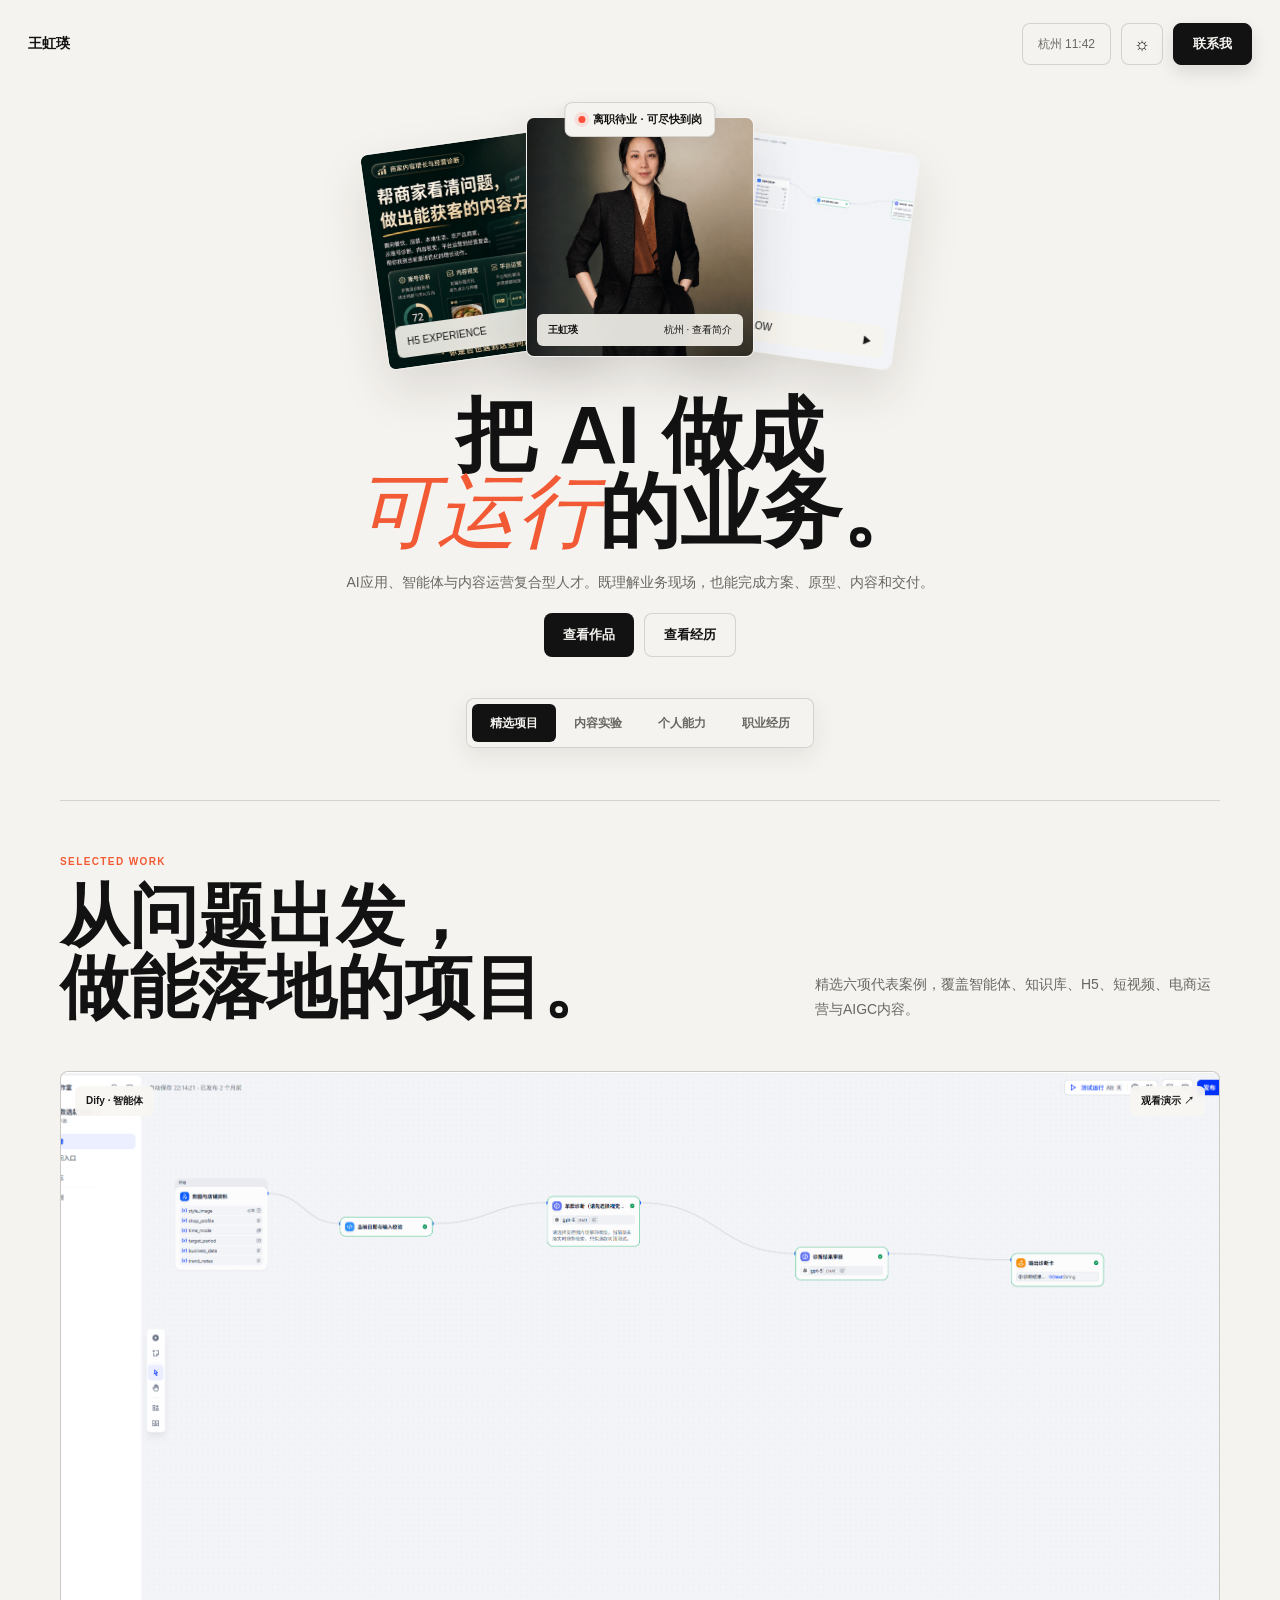
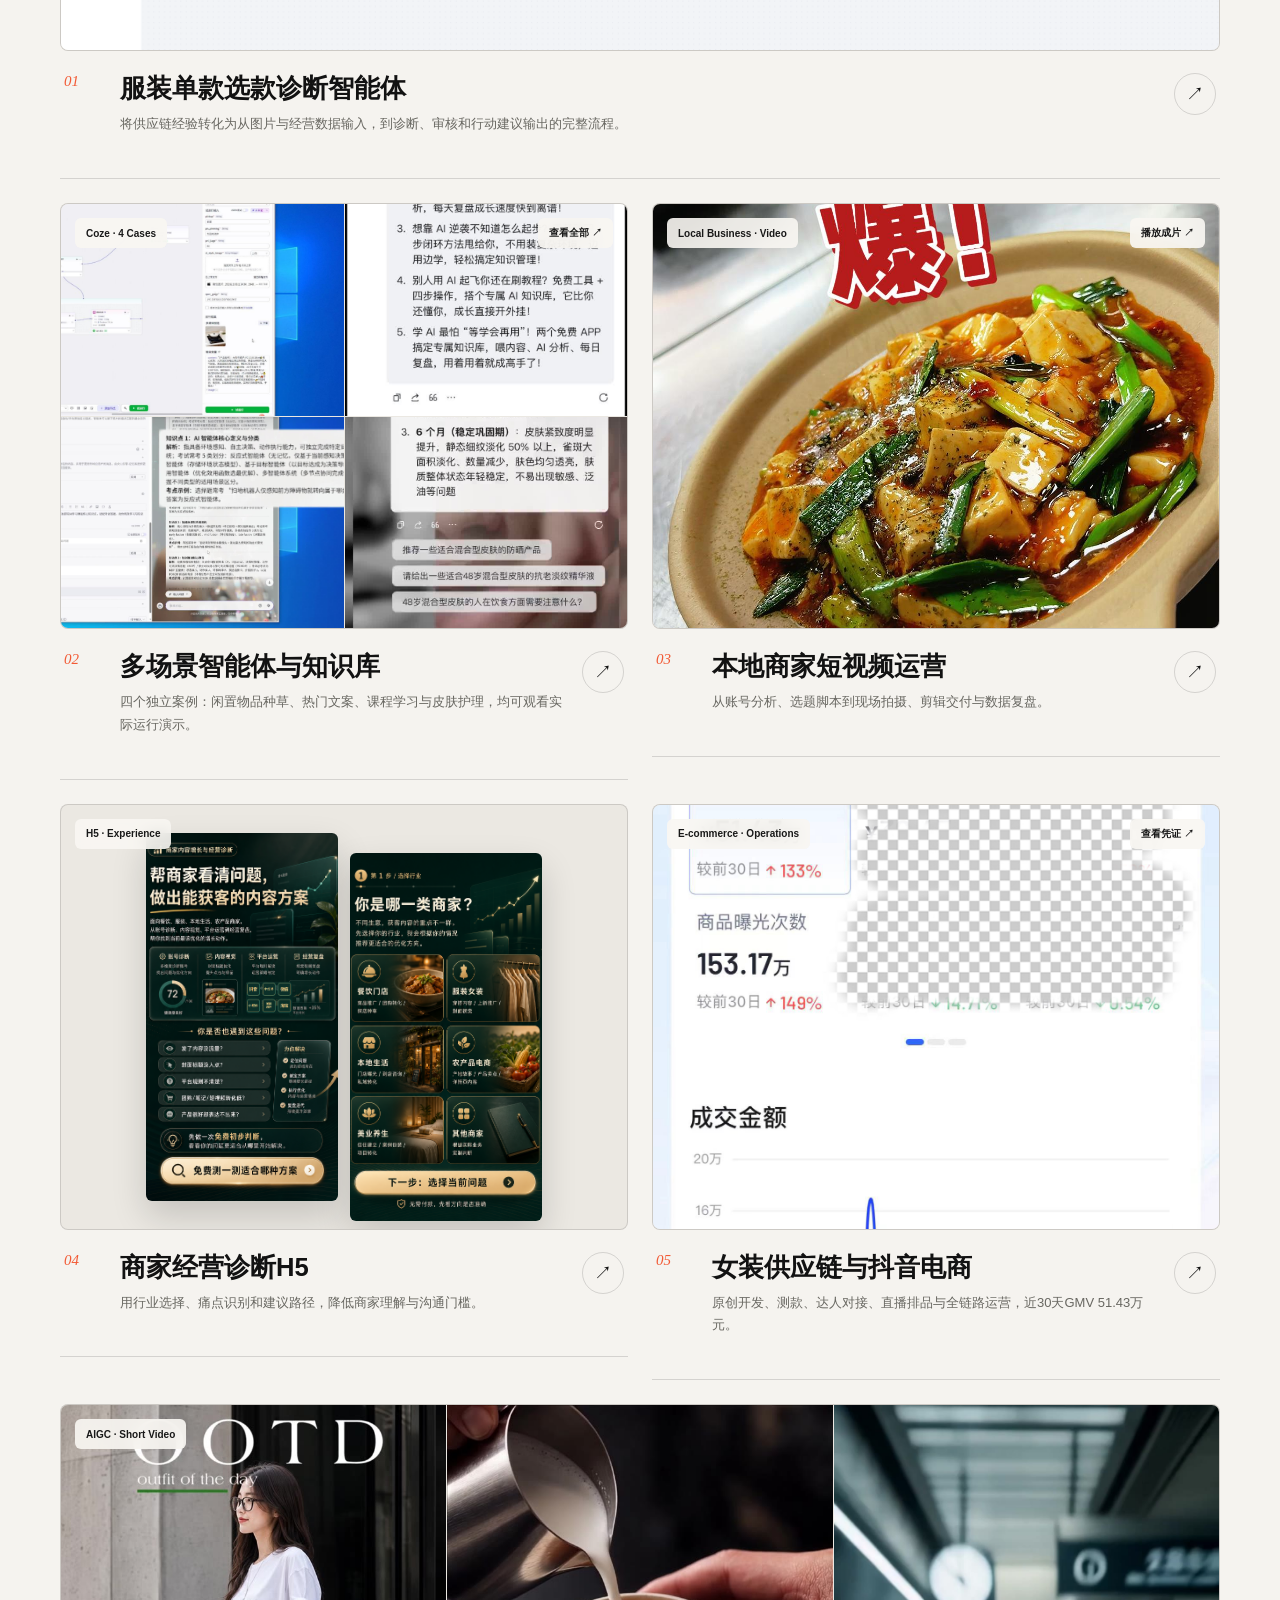
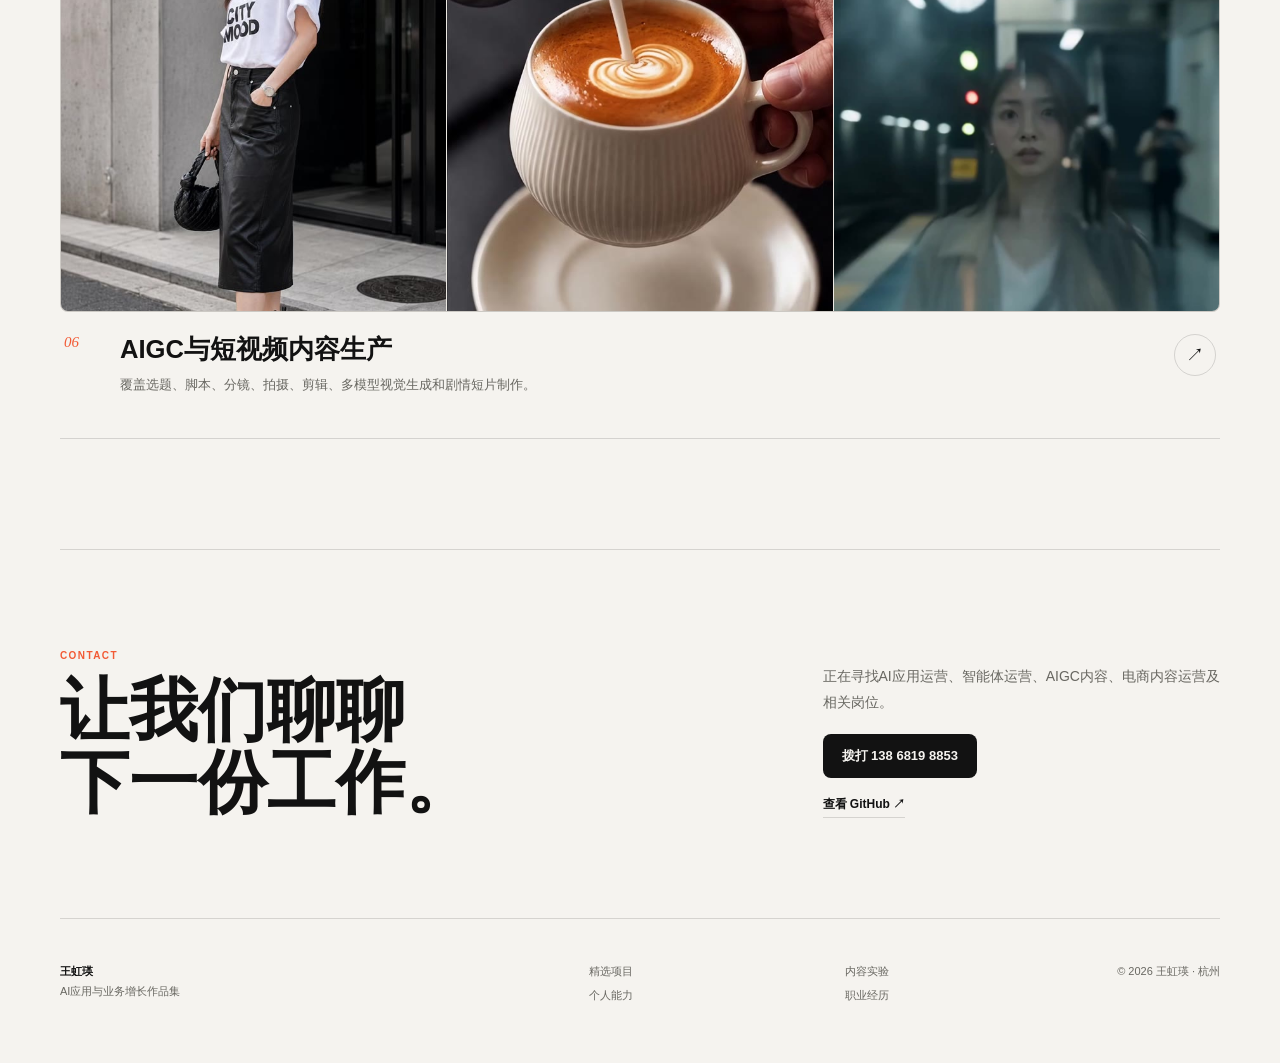
==== commit 0e7ae081: "Add interactive hero and agent case showcase" ====
--- a/index.html
+++ b/index.html
@@ -6,7 +6,7 @@
     <meta name="description" content="王虹瑛的AI应用、智能体、AIGC内容、电商运营与短视频作品集。" />
     <meta name="theme-color" content="#f5f3ef" />
     <title>王虹瑛｜AI应用与业务增长</title>
-    <link rel="stylesheet" href="styles.css?v=9" />
+    <link rel="stylesheet" href="styles.css?v=10" />
   </head>
   <body>
     <a class="skip-link" href="#main">跳到主要内容</a>
@@ -23,18 +23,18 @@
     <main id="main">
       <section class="hero" id="top" aria-labelledby="heroTitle">
         <div class="hero-collage reveal" aria-label="王虹瑛与代表项目拼贴">
-          <figure class="collage-card collage-left">
+          <button class="collage-card collage-left" type="button" data-gallery="h5" aria-label="查看商家经营诊断H5案例">
             <img src="assets/images/h5-home.png" alt="商家经营诊断H5" />
-            <figcaption>H5 EXPERIENCE</figcaption>
-          </figure>
-          <figure class="collage-card collage-center">
+            <span class="collage-card-caption">H5 EXPERIENCE <i>↗</i></span>
+          </button>
+          <button class="collage-card collage-center" type="button" data-tab-target="profile" aria-label="查看王虹瑛个人能力">
             <img src="assets/images/portrait.jpg" alt="王虹瑛商务肖像" />
-            <figcaption><strong>王虹瑛</strong><span>杭州</span></figcaption>
-          </figure>
-          <figure class="collage-card collage-right">
+            <span class="collage-card-caption"><strong>王虹瑛</strong><span>杭州 · 查看简介</span></span>
+          </button>
+          <button class="collage-card collage-right" type="button" data-video="assets/videos/dify-demo.mp4" data-title="服装单款选款诊断智能体演示" aria-label="播放Dify服装诊断工作流演示">
             <img src="assets/images/dify-workflow.png" alt="Dify服装诊断工作流" />
-            <figcaption>AI WORKFLOW</figcaption>
-          </figure>
+            <span class="collage-card-caption">AI WORKFLOW <i>▶</i></span>
+          </button>
           <span class="availability"><i></i> 离职待业 · 可尽快到岗</span>
         </div>
 
@@ -75,12 +75,15 @@
               </article>
 
               <article class="work-card reveal">
-                <div class="work-media media-pair">
-                  <img src="assets/images/coze-agent.jpg" alt="扣子智能体项目" loading="lazy" />
-                  <img src="assets/images/knowledge-base.jpg" alt="AI课程知识库助手" loading="lazy" />
-                  <span class="media-label">Coze · Knowledge</span>
-                </div>
-                <div class="work-copy"><span>02</span><div><h3>多场景智能体与知识库</h3><p>闲置物品种草、热门文案、课程学习与皮肤护理等可演示原型。</p></div><button class="arrow-button" type="button" data-video="assets/videos/coze-demo.mp4" data-title="多场景智能体演示">↗</button></div>
+                <button class="work-media media-agent-grid" type="button" data-agent-showcase aria-label="查看四个多场景智能体演示">
+                  <img src="assets/images/coze-idle.jpg" alt="闲置物品种草官" loading="lazy" />
+                  <img src="assets/images/coze-copywriting-output.jpg" alt="热门标题与文案生成" loading="lazy" />
+                  <img src="assets/images/coze-course-output.jpg" alt="AI课程知识库学习助手" loading="lazy" />
+                  <img src="assets/images/coze-skincare-output.jpg" alt="皮肤护理咨询助手" loading="lazy" />
+                  <span class="media-label">Coze · 4 Cases</span>
+                  <span class="media-link">查看全部 ↗</span>
+                </button>
+                <div class="work-copy"><span>02</span><div><h3>多场景智能体与知识库</h3><p>四个独立案例：闲置物品种草、热门文案、课程学习与皮肤护理，均可观看实际运行演示。</p></div><button class="arrow-button" type="button" data-agent-showcase aria-label="查看四个智能体案例">↗</button></div>
               </article>
 
               <article class="work-card reveal">
@@ -195,6 +198,6 @@
       <div class="modal-body" id="modalBody"></div>
     </dialog>
 
-    <script src="script.js?v=9"></script>
+    <script src="script.js?v=10"></script>
   </body>
 </html>
--- a/styles.css
+++ b/styles.css
@@ -74,19 +74,31 @@
   overflow: hidden;
   width: 218px;
   height: 218px;
+  padding: 0;
   border: 1px solid rgba(255, 255, 255, 0.7);
   border-radius: 8px;
   background: #d9d5cc;
   box-shadow: var(--shadow);
+  color: #171717;
+  cursor: pointer;
+  text-align: left;
+  transition: transform 360ms cubic-bezier(.2,.8,.2,1), box-shadow 360ms ease, filter 360ms ease;
 }
 .collage-card img { width: 100%; height: 100%; object-fit: cover; }
-.collage-card figcaption { position: absolute; left: 10px; right: 10px; bottom: 10px; display: flex; justify-content: space-between; align-items: center; min-height: 32px; padding: 0 11px; border-radius: 6px; background: rgba(247, 244, 238, 0.9); color: #171717; font-size: 10px; backdrop-filter: blur(10px); }
+.collage-card-caption { position: absolute; left: 10px; right: 10px; bottom: 10px; display: flex; justify-content: space-between; align-items: center; min-height: 32px; padding: 0 11px; border-radius: 6px; background: rgba(247, 244, 238, 0.9); color: #171717; font-size: 10px; backdrop-filter: blur(10px); }
+.collage-card-caption i { font-style: normal; font-size: 11px; }
 .collage-left { left: 7%; top: 22px; transform: rotate(-8deg); }
 .collage-left img { object-position: top; }
 .collage-center { left: 50%; top: 0; z-index: 3; width: 228px; height: 240px; transform: translateX(-50%); }
 .collage-center img { object-position: center 18%; }
 .collage-right { right: 7%; top: 22px; transform: rotate(8deg); }
 .collage-right img { object-position: left center; }
+.collage-left:hover, .collage-left:focus-visible { transform: translate(-8px, -8px) rotate(-11deg) scale(1.025); }
+.collage-center:hover, .collage-center:focus-visible { transform: translateX(-50%) translateY(-9px) scale(1.025); }
+.collage-right:hover, .collage-right:focus-visible { transform: translate(8px, -8px) rotate(11deg) scale(1.025); }
+.collage-card:hover { z-index: 6; filter: saturate(1.04); box-shadow: 0 30px 65px rgba(43, 36, 28, 0.2); }
+.collage-card:active { transition-duration: 100ms; filter: brightness(0.96); }
+.collage-card:focus-visible { z-index: 7; outline: 3px solid var(--accent); outline-offset: 4px; }
 .availability { position: absolute; z-index: 5; left: 50%; top: -15px; transform: translateX(-50%); display: flex; align-items: center; gap: 8px; padding: 9px 13px; border: 1px solid var(--line); border-radius: 8px; background: var(--paper); box-shadow: 0 7px 20px rgba(20, 18, 15, 0.08); font-size: 11px; font-weight: 700; white-space: nowrap; }
 .availability i { width: 7px; height: 7px; border-radius: 50%; background: #ff4f3b; box-shadow: 0 0 0 4px rgba(255, 79, 59, 0.12); }
 .hero-copy { max-width: 1030px; }
@@ -114,7 +126,7 @@
 .work-grid { display: grid; grid-template-columns: repeat(2, minmax(0, 1fr)); gap: 24px; }
 .work-card { min-width: 0; }
 .work-card-large, .work-card-wide { grid-column: 1 / -1; }
-.work-media { position: relative; overflow: hidden; aspect-ratio: 4 / 3; border: 1px solid var(--line); border-radius: var(--radius); background: var(--surface); }
+.work-media { position: relative; width: 100%; overflow: hidden; aspect-ratio: 4 / 3; padding: 0; border: 1px solid var(--line); border-radius: var(--radius); background: var(--surface); color: var(--ink); text-align: left; }
 .work-card-large .work-media { aspect-ratio: 16 / 8; }
 .work-card-wide .work-media { aspect-ratio: 16 / 7; }
 .work-media > img { width: 100%; height: 100%; object-fit: cover; transition: transform 650ms cubic-bezier(.2,.8,.2,1); }
@@ -126,6 +138,9 @@
 .media-pair { display: grid; grid-template-columns: 1fr 1fr; gap: 1px; }
 .media-pair img, .media-h5 img, .media-strip img { width: 100%; height: 100%; object-fit: cover; }
 .media-pair img:first-child { object-position: left center; }
+.media-agent-grid { display: grid; grid-template-columns: repeat(2, 1fr); grid-template-rows: repeat(2, 1fr); gap: 1px; cursor: pointer; }
+.media-agent-grid img { width: 100%; height: 100%; min-height: 0; object-fit: cover; }
+.media-agent-grid:hover img { transform: scale(1.035); }
 .media-h5 { display: grid; grid-template-columns: 1fr 1fr; gap: 12px; padding: 28px 15%; align-items: end; }
 .media-h5 img { border-radius: 6px; box-shadow: 0 15px 35px rgba(0, 0, 0, 0.16); }
 .media-h5 img:nth-child(2) { transform: translateY(20px); }
@@ -231,6 +246,25 @@
 .proof-card.crop-top img { height: 100%; object-fit: cover; object-position: top; }
 .proof-card figcaption { padding: 11px 13px; font-size: 12px; font-weight: 700; }
 
+.agent-showcase { padding: 26px; background: #171715; }
+.agent-showcase-intro { display: grid; grid-template-columns: minmax(0, 1fr) auto; gap: 7px 28px; align-items: end; padding: 4px 2px 24px; }
+.agent-showcase-intro p { grid-column: 1 / -1; color: #f25a35; font-size: 10px; font-weight: 800; letter-spacing: 0.14em; }
+.agent-showcase-intro h3 { font-size: clamp(24px, 3.5vw, 42px); line-height: 1.08; }
+.agent-showcase-intro span { max-width: 330px; color: #aaa69f; font-size: 12px; line-height: 1.7; text-align: right; }
+.agent-case-grid { display: grid; grid-template-columns: repeat(2, minmax(0, 1fr)); gap: 16px; }
+.agent-case-card { overflow: hidden; border-radius: 7px; background: #f1efe9; color: #171717; }
+.agent-case-media { position: relative; width: 100%; overflow: hidden; aspect-ratio: 16 / 9; padding: 0; background: #dedbd4; cursor: pointer; }
+.agent-case-media img { width: 100%; height: 100%; object-fit: cover; transition: transform 500ms cubic-bezier(.2,.8,.2,1); }
+.agent-case-media:hover img { transform: scale(1.025); }
+.agent-case-play, .agent-case-index { position: absolute; bottom: 12px; display: grid; place-items: center; min-height: 32px; border-radius: 6px; background: rgba(247,244,238,0.92); color: #171717; font-size: 10px; font-weight: 800; backdrop-filter: blur(8px); }
+.agent-case-play { left: 12px; width: 32px; }
+.agent-case-index { right: 12px; padding: 0 10px; font-family: Georgia, serif; font-style: italic; }
+.agent-case-copy { padding: 18px 18px 20px; }
+.agent-case-copy > p { color: #f25a35; font-size: 9px; font-weight: 800; letter-spacing: 0.08em; text-transform: uppercase; }
+.agent-case-copy h4 { margin: 8px 0 7px; font-size: 19px; }
+.agent-case-copy > span { display: block; min-height: 42px; color: #686761; font-size: 11px; line-height: 1.7; }
+.agent-case-copy button { margin-top: 14px; padding: 0 0 4px; border-bottom: 1px solid rgba(23,23,23,0.25); background: transparent; color: #171717; cursor: pointer; font-size: 11px; font-weight: 800; }
+
 .reveal { opacity: 0; transform: translateY(18px); transition: opacity 650ms ease, transform 650ms cubic-bezier(.2,.75,.25,1); }
 .reveal.is-visible { opacity: 1; transform: none; }
 
@@ -265,7 +299,7 @@
   .collage-left { left: 2%; top: 25px; }
   .collage-right { right: 2%; top: 25px; }
   .collage-center { width: 47vw; height: 225px; }
-  .collage-card figcaption { display: none; }
+  .collage-card-caption { display: none; }
   .availability { top: -12px; font-size: 9px; }
   .hero h1 { font-size: clamp(42px, 13vw, 59px); line-height: 0.98; }
   .hero-copy > p { font-size: 13px; line-height: 1.75; }
@@ -305,6 +339,11 @@
   .site-footer { grid-template-columns: 1fr; gap: 28px; }
   .site-footer nav { grid-template-columns: max-content max-content; }
   .gallery-grid.h5, .gallery-grid.certificates, .gallery-grid.sales-stages { grid-template-columns: 1fr; }
+  .agent-showcase { padding: 16px; }
+  .agent-showcase-intro { grid-template-columns: 1fr; }
+  .agent-showcase-intro span { text-align: left; }
+  .agent-case-grid { grid-template-columns: 1fr; }
+  .agent-case-copy > span { min-height: auto; }
 }
 
 @media (prefers-reduced-motion: reduce) {
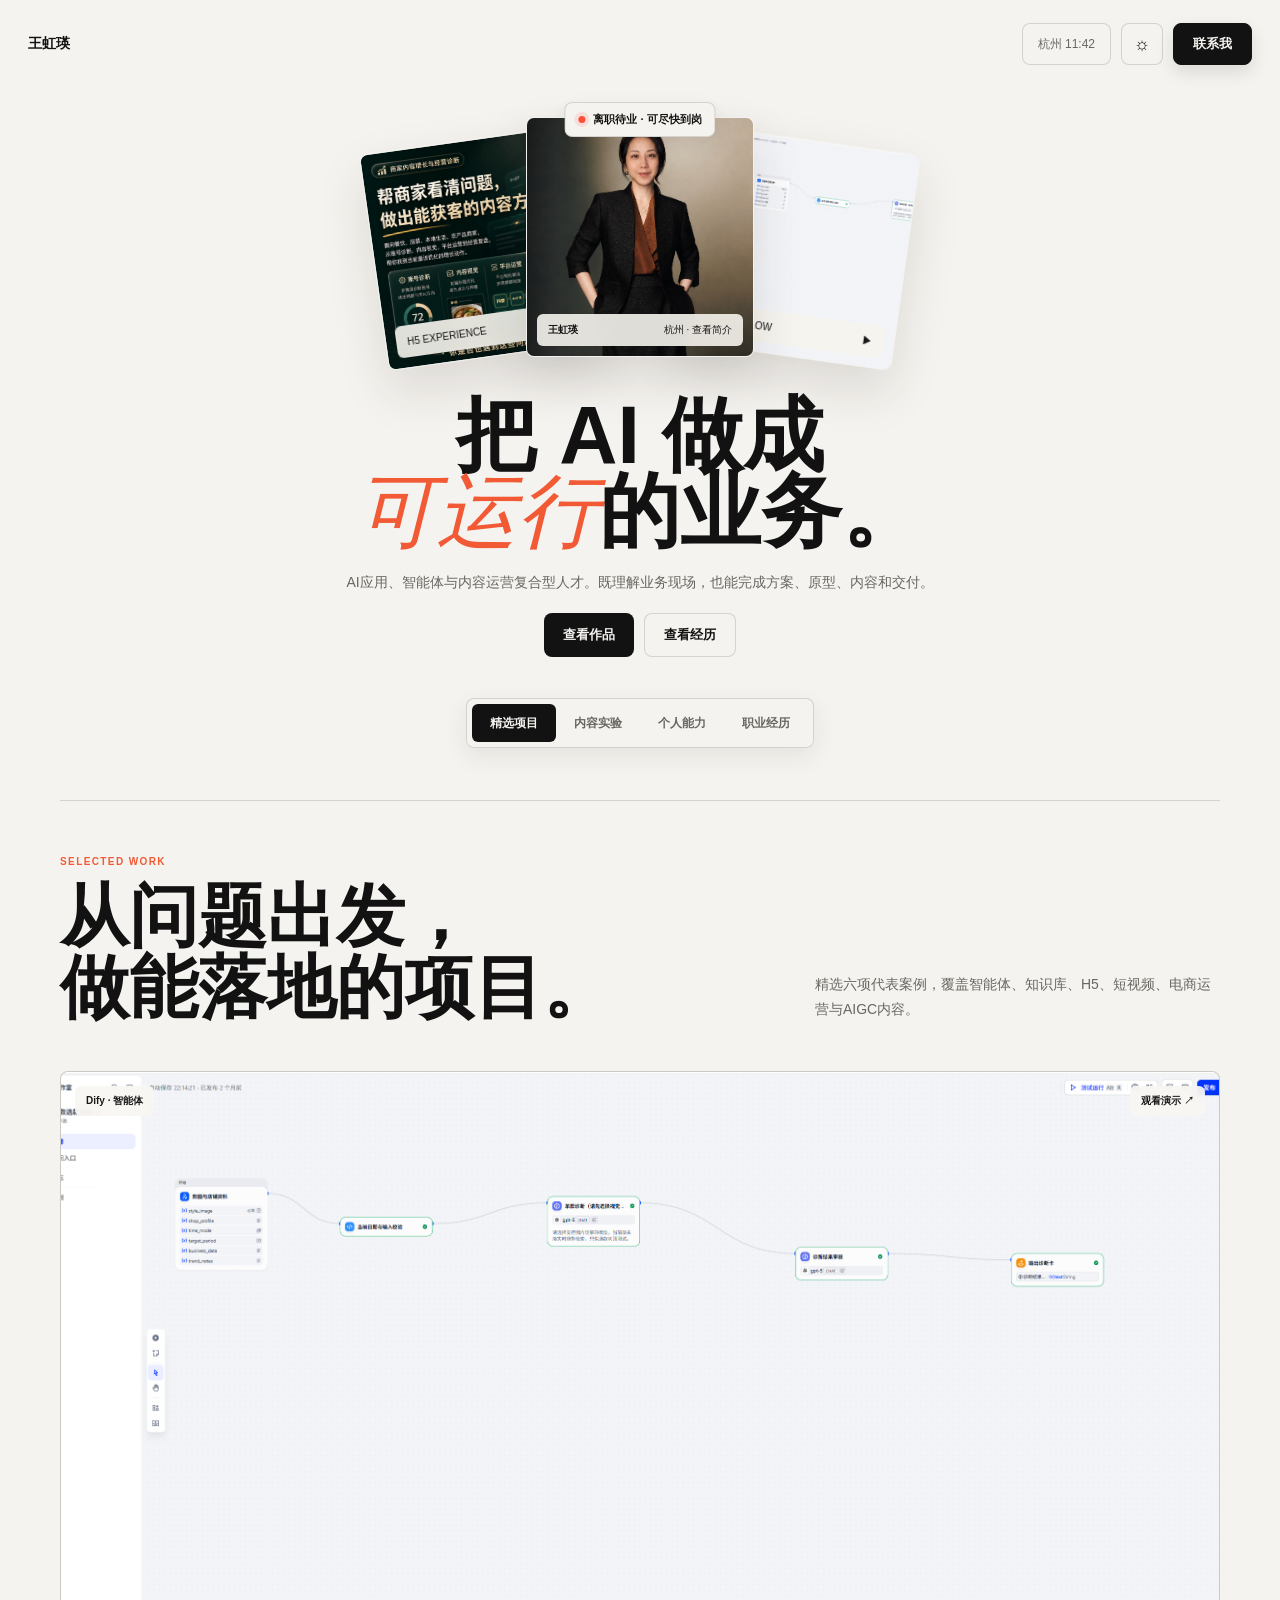
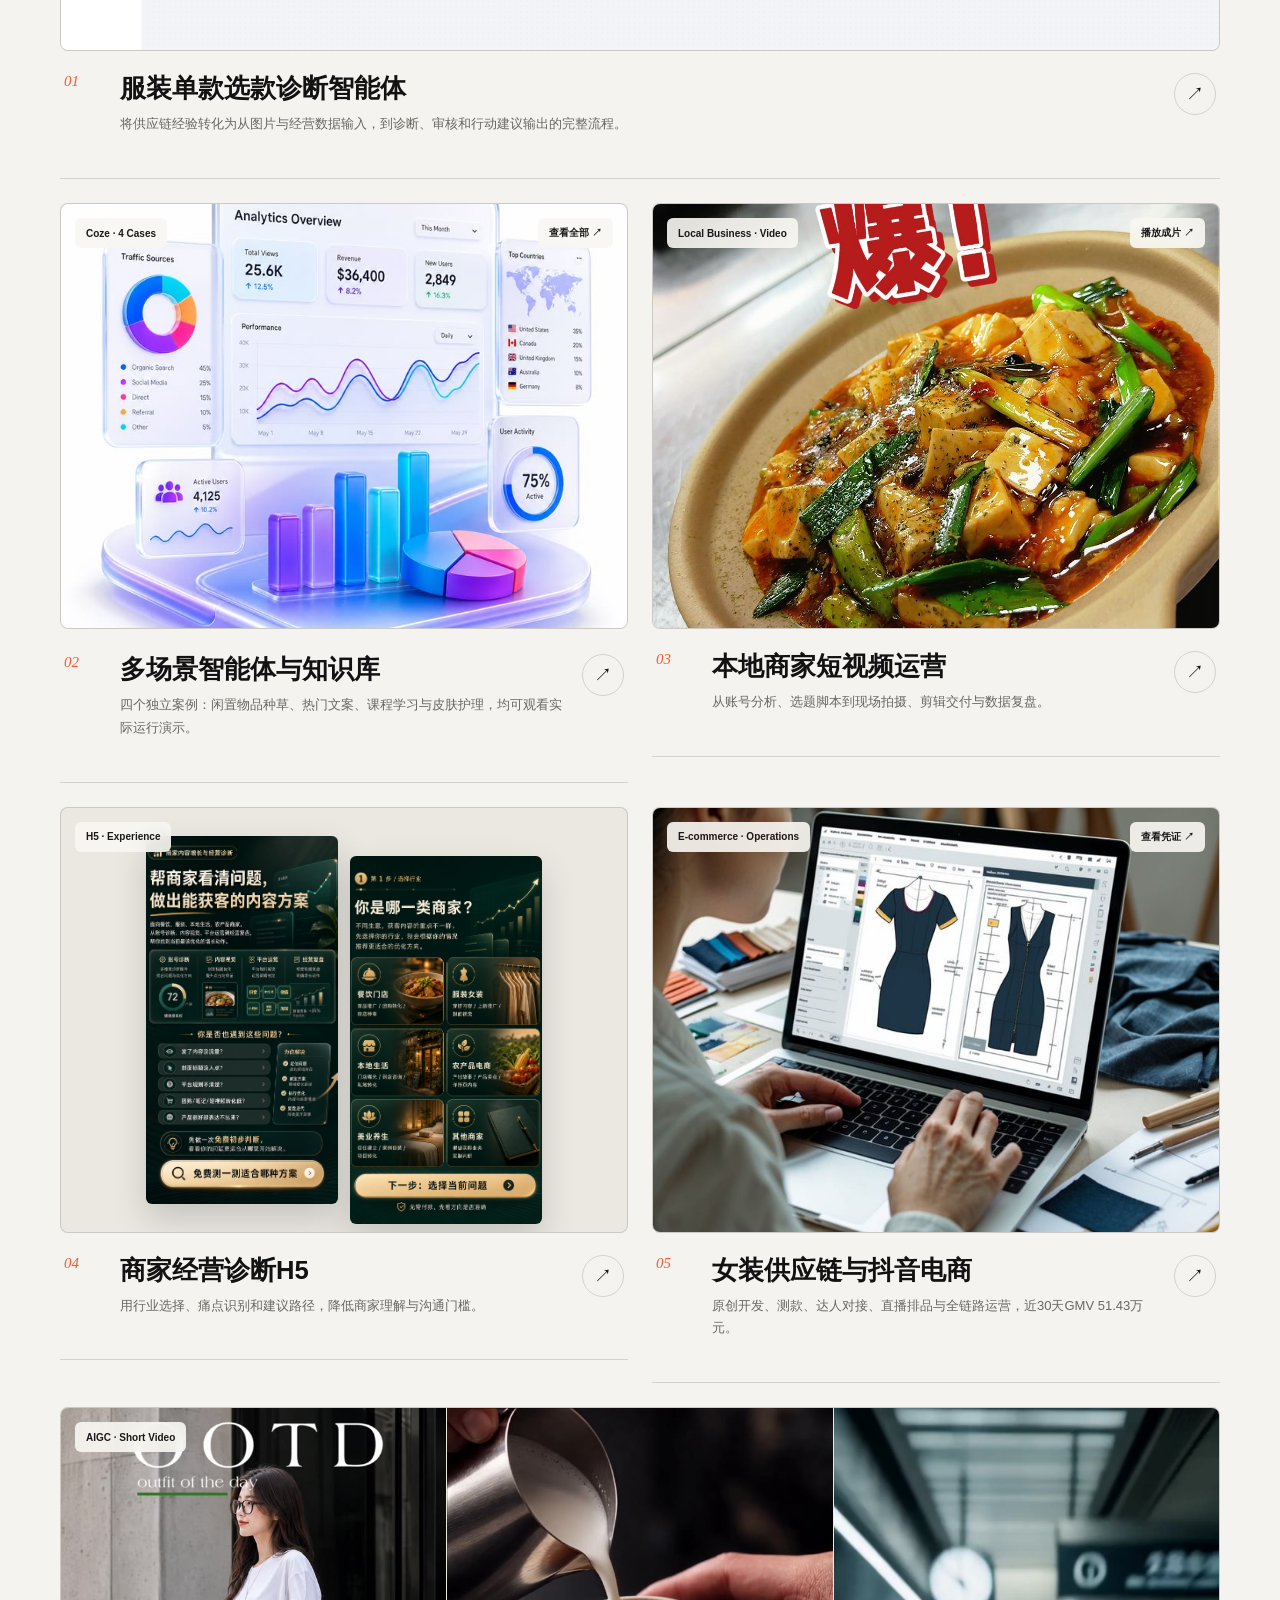
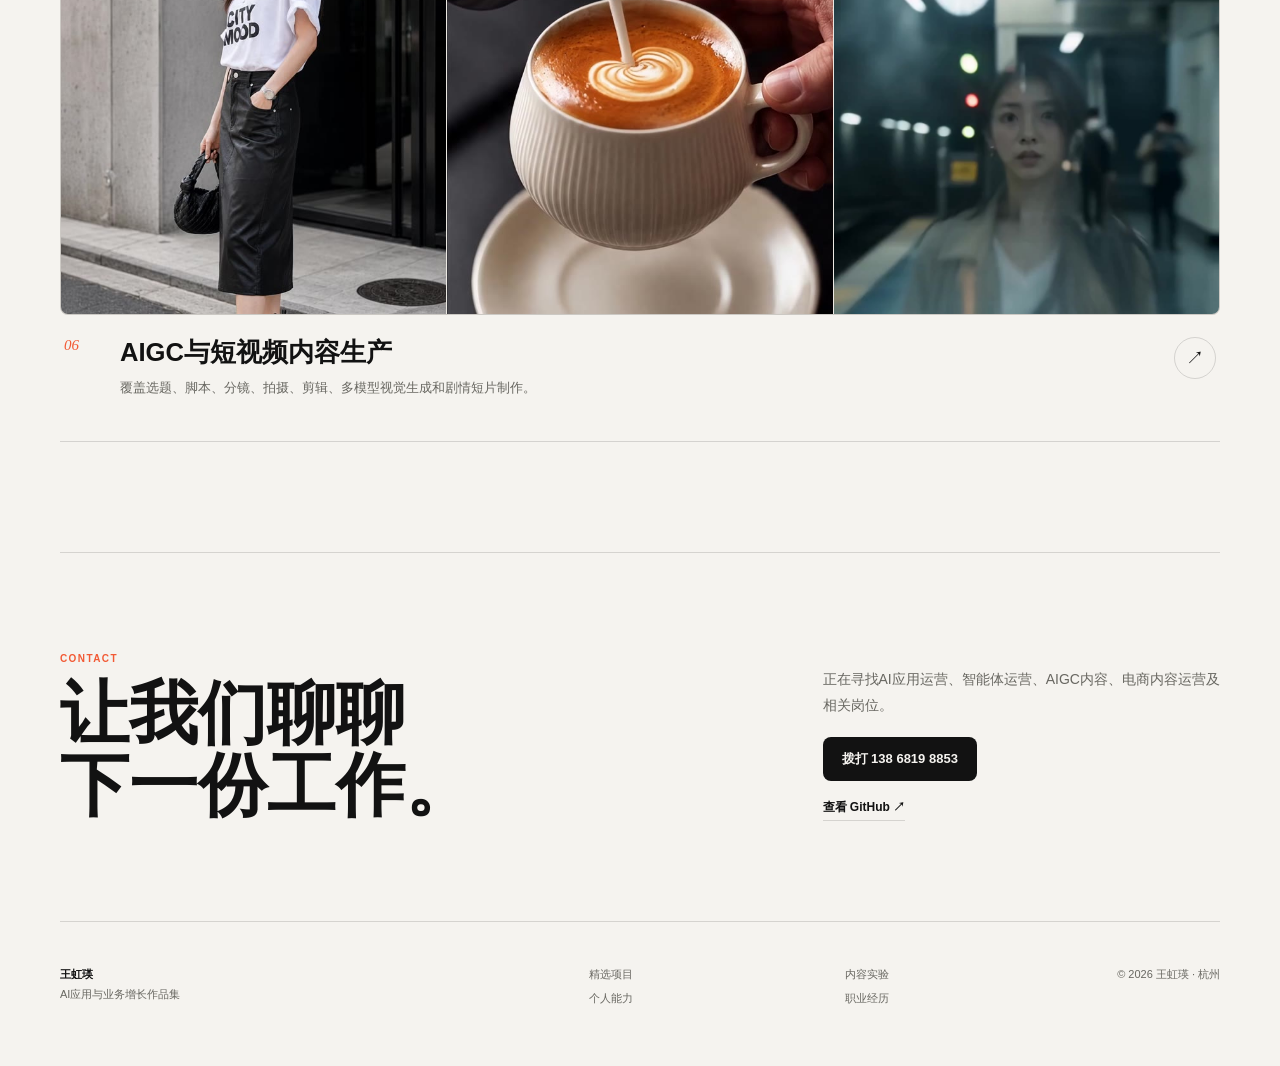
==== commit 96c8355b: "Add custom covers for agent and ecommerce cases" ====
--- a/index.html
+++ b/index.html
@@ -6,7 +6,7 @@
     <meta name="description" content="王虹瑛的AI应用、智能体、AIGC内容、电商运营与短视频作品集。" />
     <meta name="theme-color" content="#f5f3ef" />
     <title>王虹瑛｜AI应用与业务增长</title>
-    <link rel="stylesheet" href="styles.css?v=10" />
+    <link rel="stylesheet" href="styles.css?v=11" />
   </head>
   <body>
     <a class="skip-link" href="#main">跳到主要内容</a>
@@ -75,11 +75,8 @@
               </article>
 
               <article class="work-card reveal">
-                <button class="work-media media-agent-grid" type="button" data-agent-showcase aria-label="查看四个多场景智能体演示">
-                  <img src="assets/images/coze-idle.jpg" alt="闲置物品种草官" loading="lazy" />
-                  <img src="assets/images/coze-copywriting-output.jpg" alt="热门标题与文案生成" loading="lazy" />
-                  <img src="assets/images/coze-course-output.jpg" alt="AI课程知识库学习助手" loading="lazy" />
-                  <img src="assets/images/coze-skincare-output.jpg" alt="皮肤护理咨询助手" loading="lazy" />
+                <button class="work-media media-agent-cover" type="button" data-agent-showcase aria-label="查看四个多场景智能体演示">
+                  <img src="assets/images/cover-ai-agents.jpg" alt="多场景智能体与知识库案例封面" loading="lazy" />
                   <span class="media-label">Coze · 4 Cases</span>
                   <span class="media-link">查看全部 ↗</span>
                 </button>
@@ -105,8 +102,8 @@
               </article>
 
               <article class="work-card reveal">
-                <div class="work-media">
-                  <img src="assets/images/proof-gmv.jpg" alt="女装电商经营数据" loading="lazy" />
+                <div class="work-media media-fashion-cover">
+                  <img src="assets/images/cover-fashion-commerce.jpg" alt="女装供应链与抖音电商案例封面" loading="lazy" />
                   <span class="media-label">E-commerce · Operations</span>
                   <button class="media-link" type="button" data-gallery="sales-stages">查看凭证 ↗</button>
                 </div>
--- a/styles.css
+++ b/styles.css
@@ -138,9 +138,9 @@
 .media-pair { display: grid; grid-template-columns: 1fr 1fr; gap: 1px; }
 .media-pair img, .media-h5 img, .media-strip img { width: 100%; height: 100%; object-fit: cover; }
 .media-pair img:first-child { object-position: left center; }
-.media-agent-grid { display: grid; grid-template-columns: repeat(2, 1fr); grid-template-rows: repeat(2, 1fr); gap: 1px; cursor: pointer; }
-.media-agent-grid img { width: 100%; height: 100%; min-height: 0; object-fit: cover; }
-.media-agent-grid:hover img { transform: scale(1.035); }
+.media-agent-cover { cursor: pointer; }
+.media-agent-cover img { object-position: center; }
+.media-fashion-cover img { object-position: center; }
 .media-h5 { display: grid; grid-template-columns: 1fr 1fr; gap: 12px; padding: 28px 15%; align-items: end; }
 .media-h5 img { border-radius: 6px; box-shadow: 0 15px 35px rgba(0, 0, 0, 0.16); }
 .media-h5 img:nth-child(2) { transform: translateY(20px); }
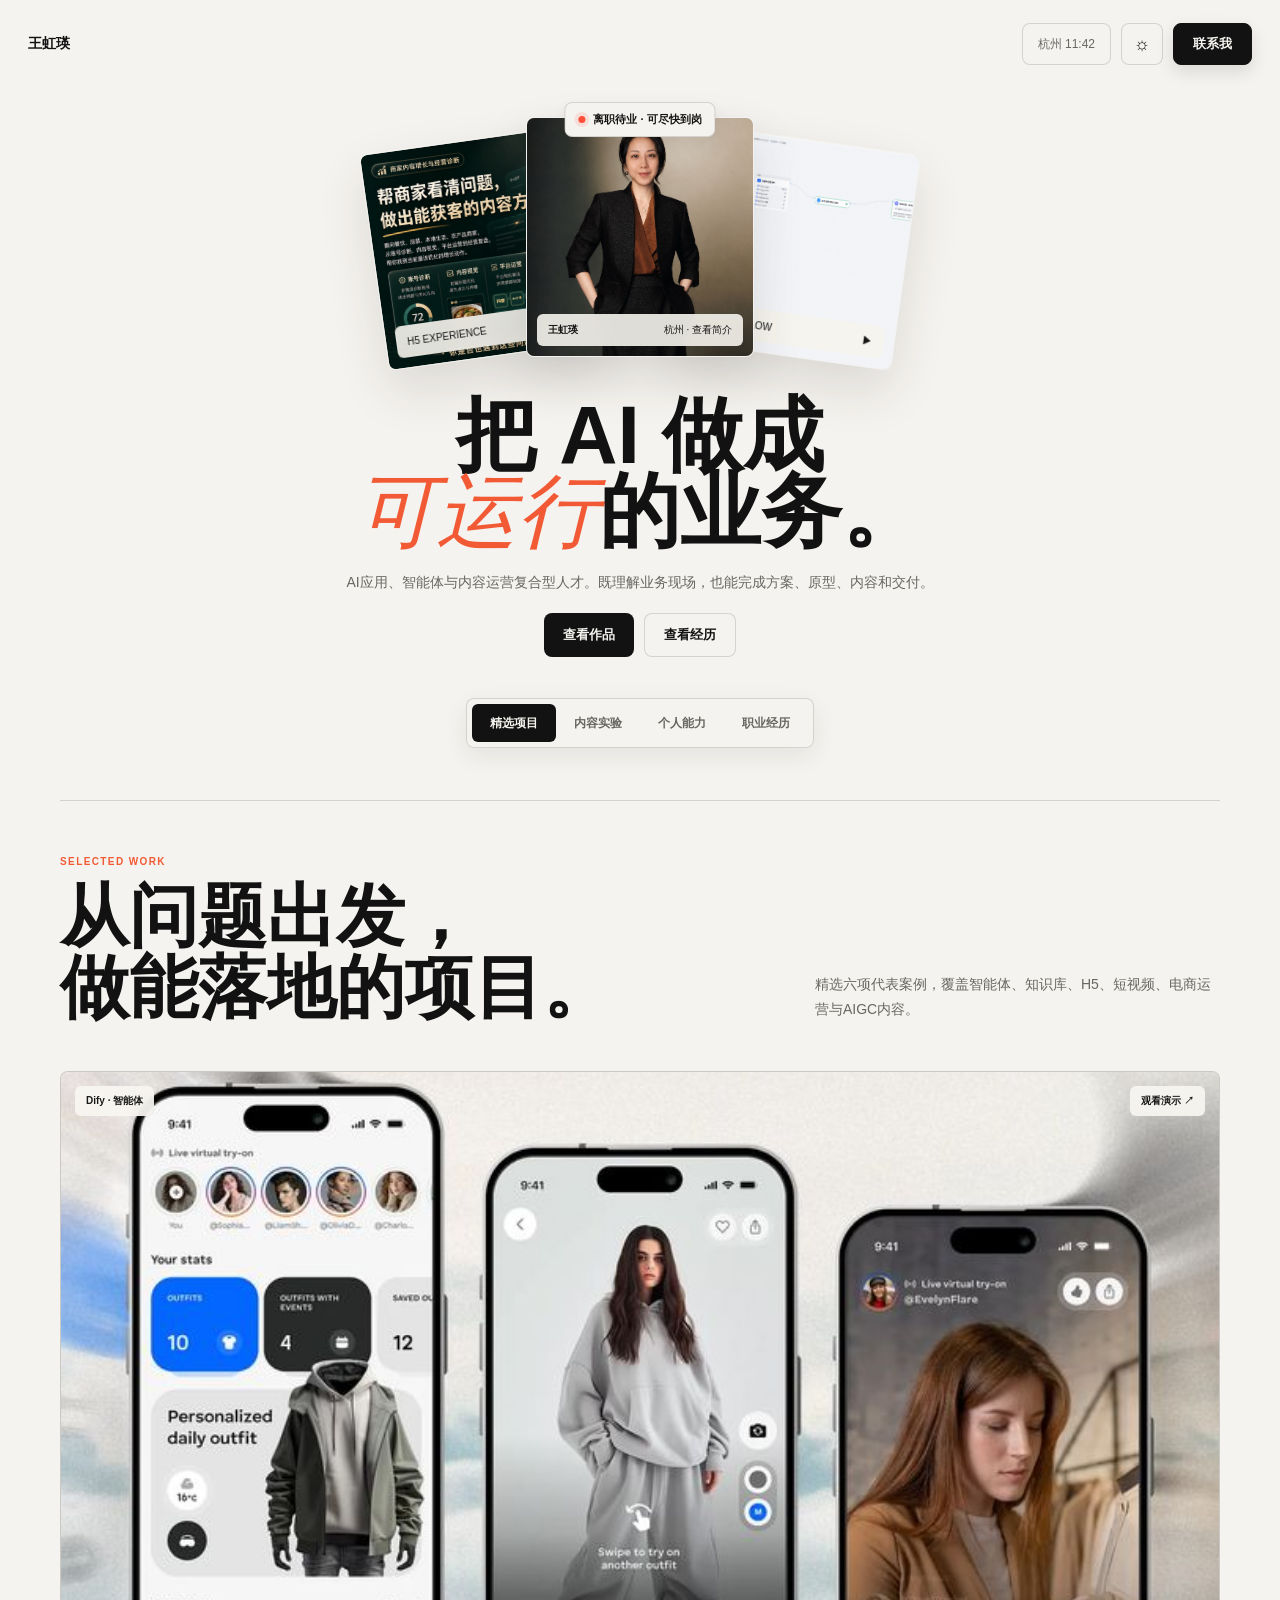
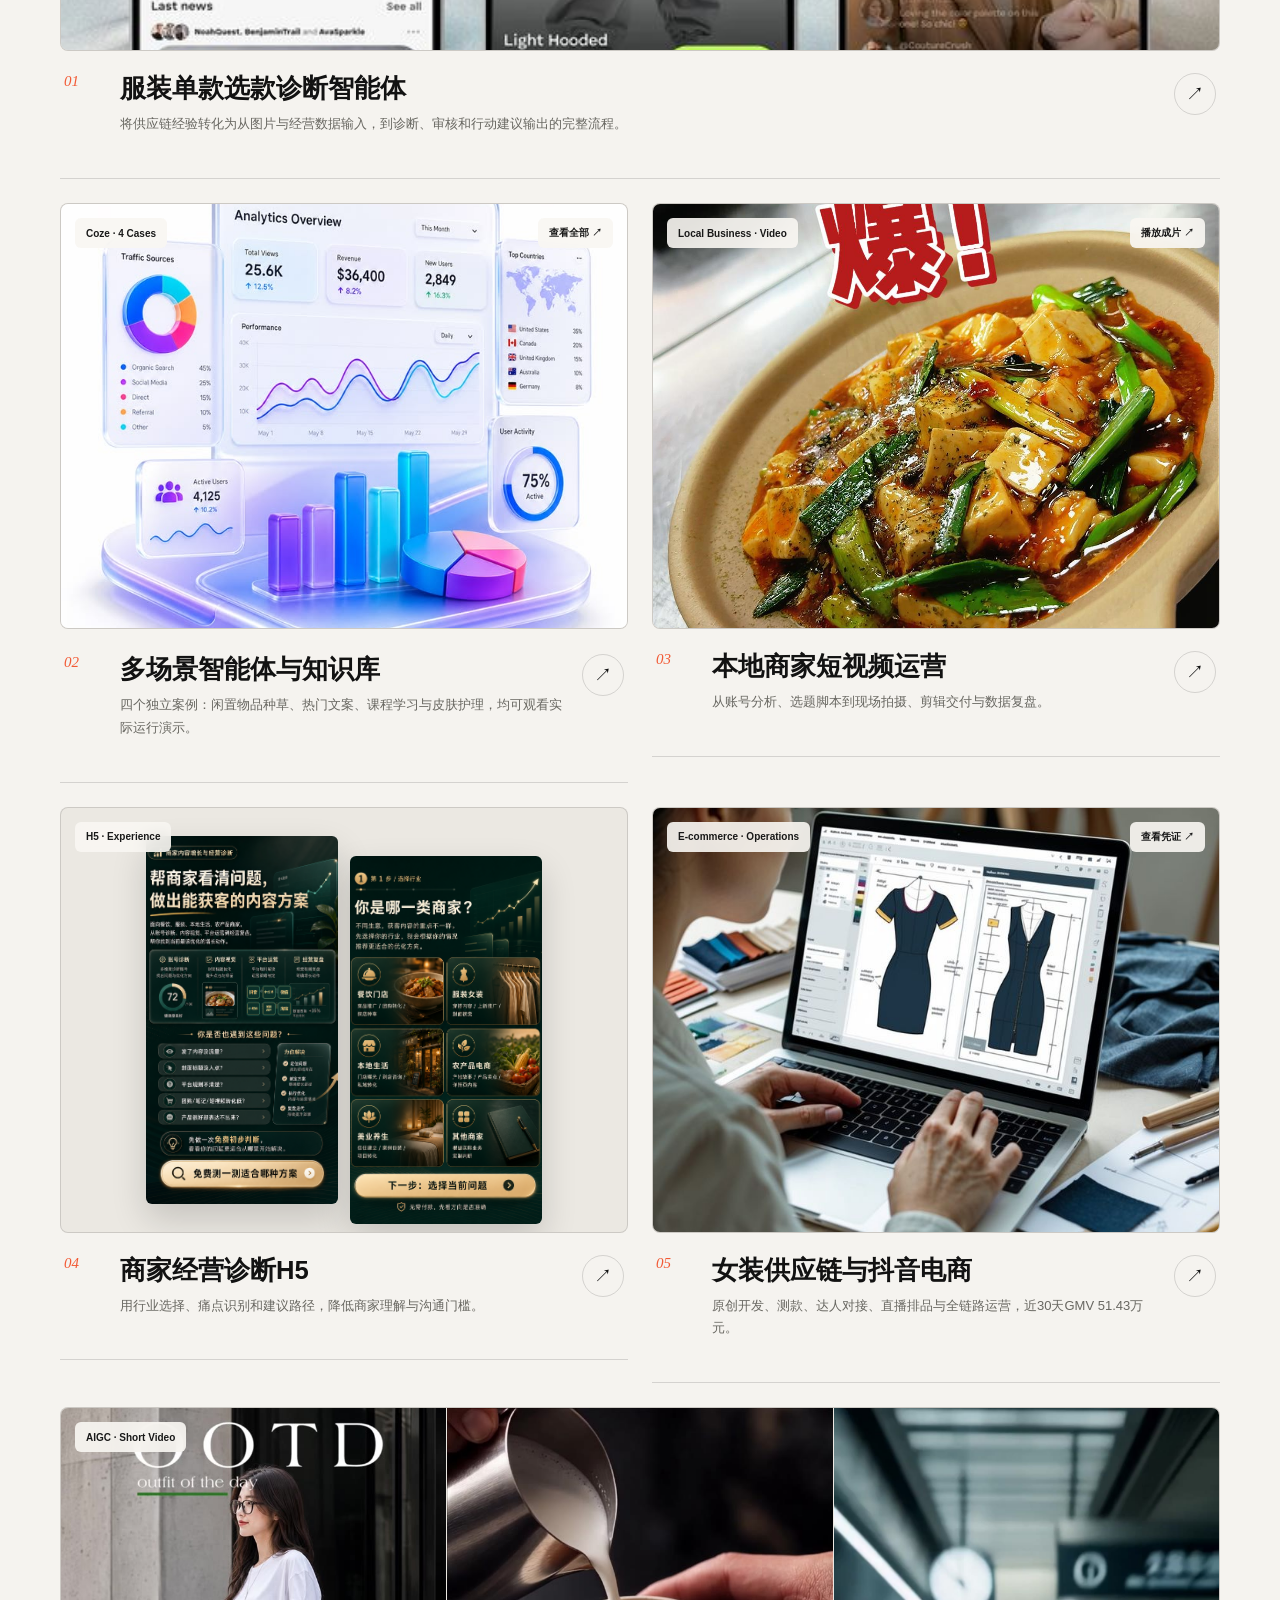
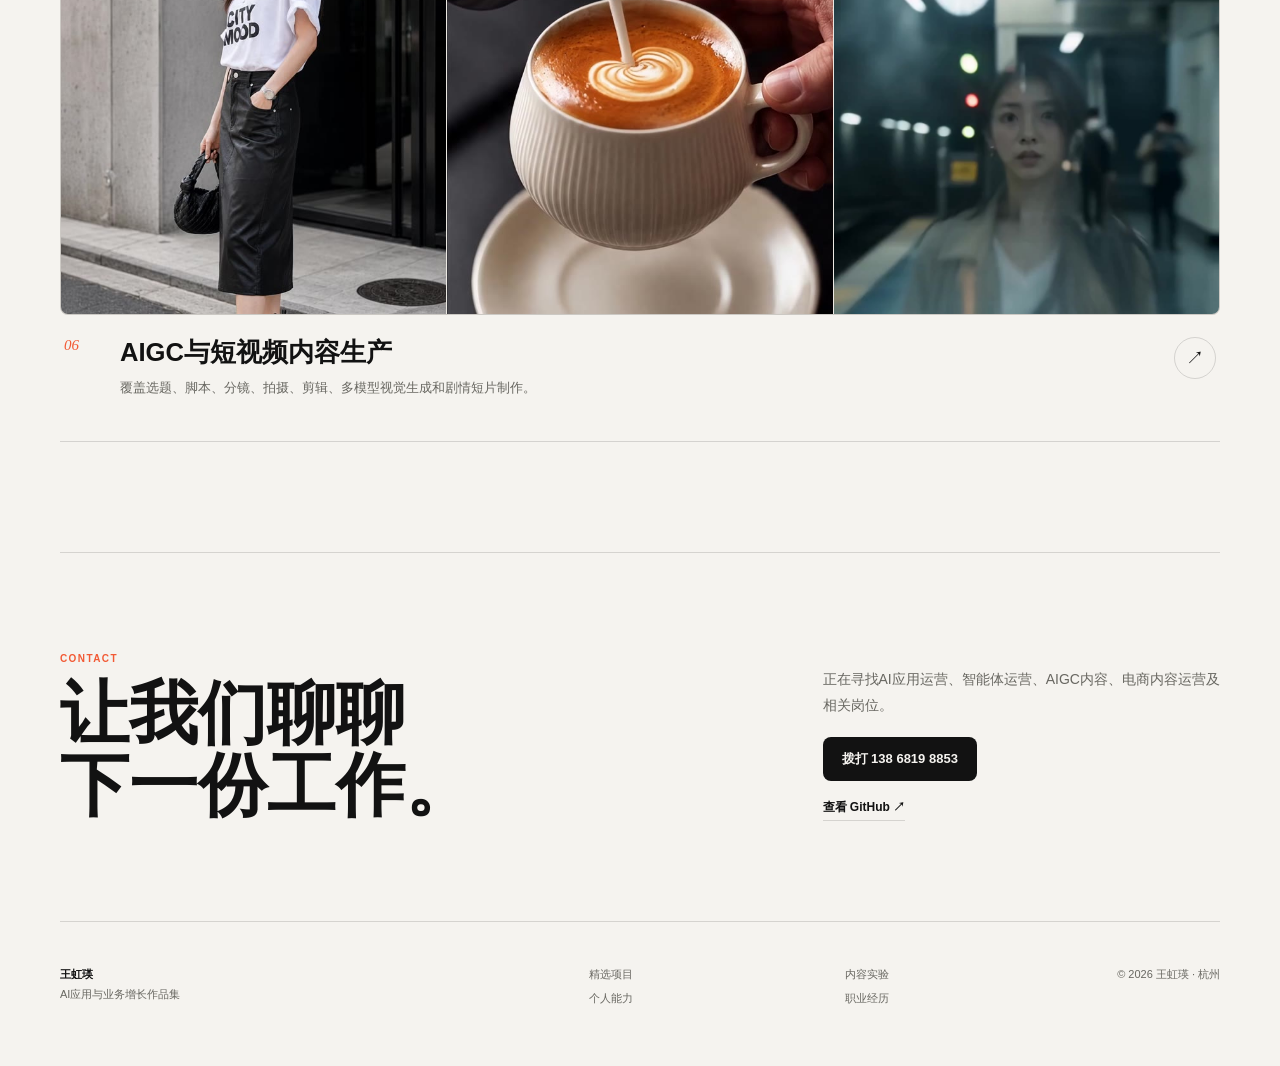
==== commit 11d638ad: "Add fashion agent project cover" ====
--- a/index.html
+++ b/index.html
@@ -67,7 +67,7 @@
             <div class="work-grid">
               <article class="work-card work-card-large reveal">
                 <div class="work-media">
-                  <img src="assets/images/dify-workflow.png" alt="服装单款选款诊断智能体工作流" loading="lazy" />
+                  <img src="assets/images/cover-fashion-agent.jpg" alt="服装单款选款诊断智能体案例封面" loading="lazy" />
                   <span class="media-label">Dify · 智能体</span>
                   <button class="media-link" type="button" data-video="assets/videos/dify-demo.mp4" data-title="服装单款选款诊断智能体演示">观看演示 ↗</button>
                 </div>
